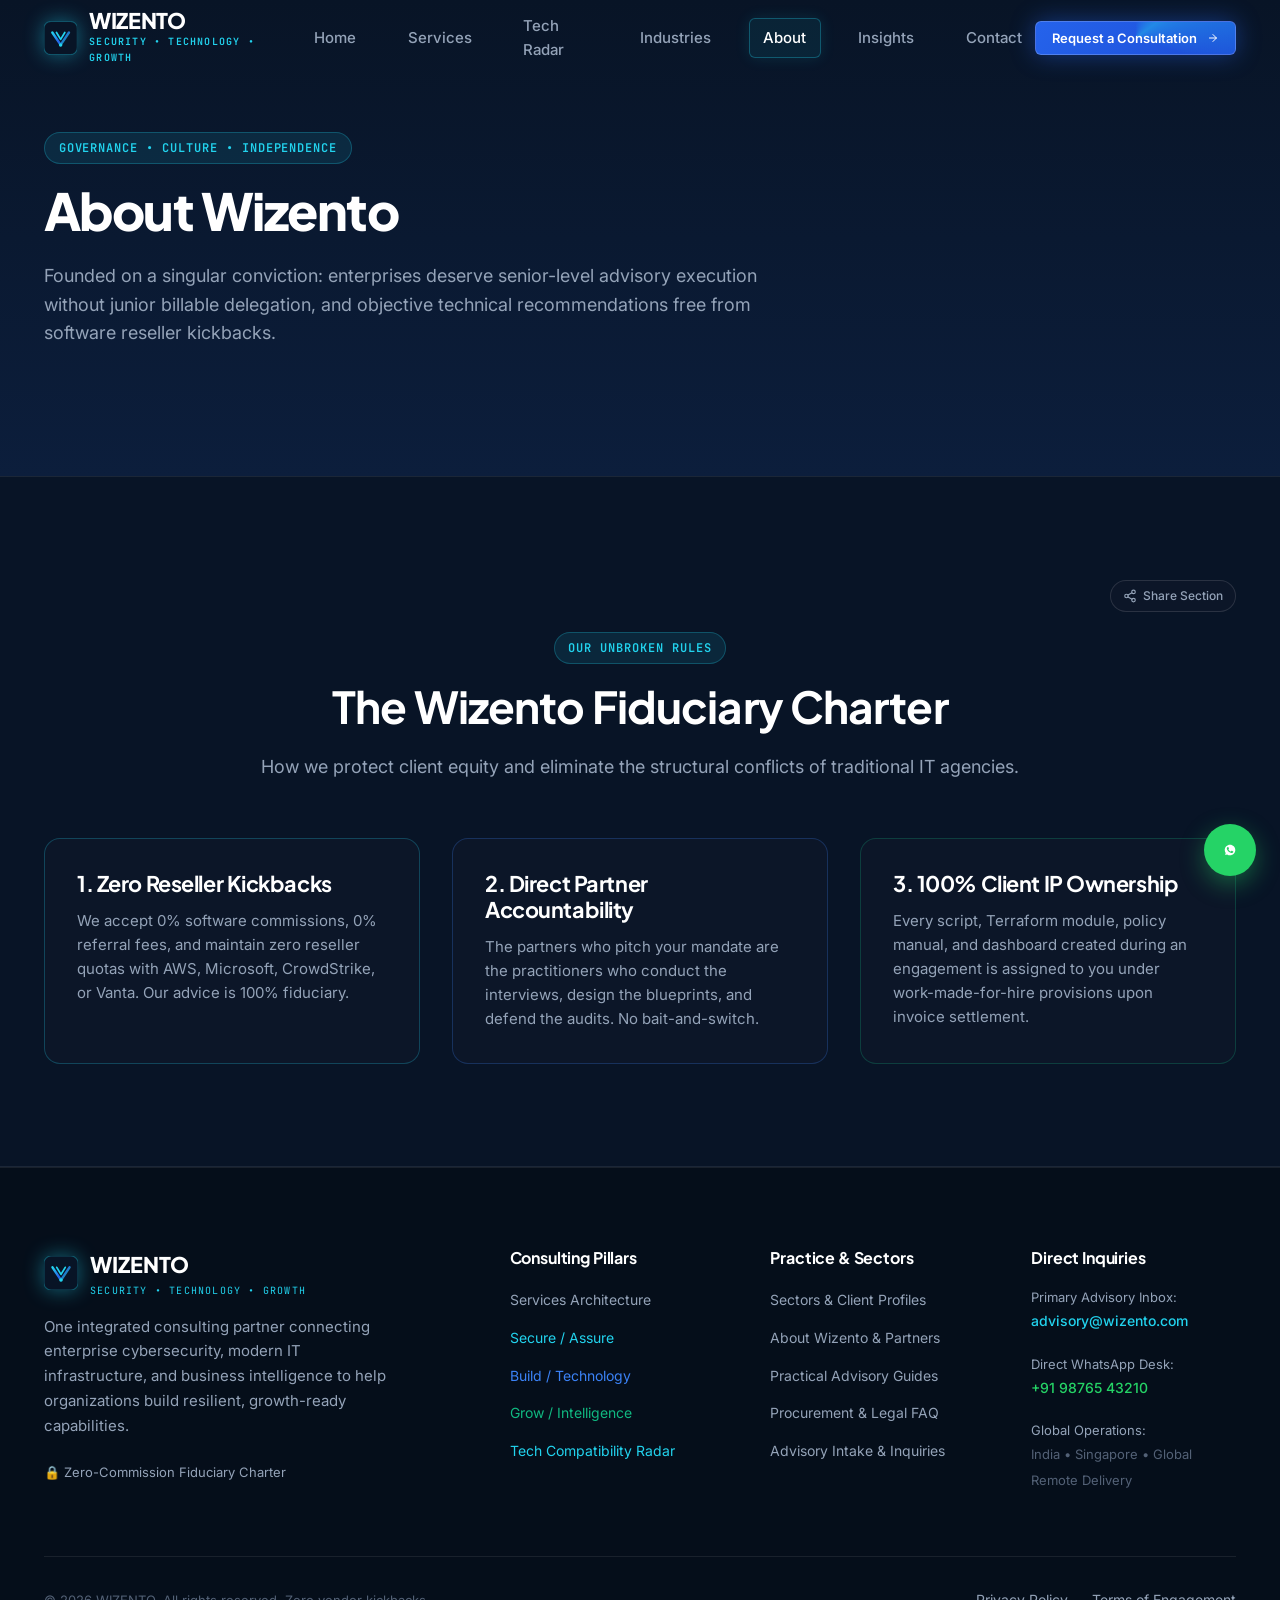
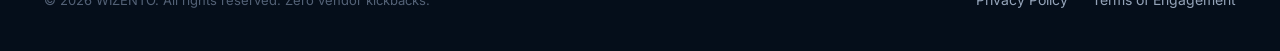
==== about.html @ 92d6036c "Initial commit: Wizento Plain HTML, CSS & Vanilla JS website" ====
<!doctype html>
<html lang="en">
  <head>
    <meta charset="UTF-8" />
    <link rel="icon" type="image/svg+xml" href="favicon.svg" />
    <meta name="viewport" content="width=device-width, initial-scale=1.0" />
    <title>About Wizento — Founding Principles & Partner Governance | WIZENTO</title>
    <meta name="description" content="Learn about Wizento’s fiduciary charter, partner execution model, and zero-kickback policy." />
    
    <!-- Open Graph -->
    <meta property="og:type" content="website" />
    <meta property="og:title" content="About Wizento — Founding Principles & Partner Governance | WIZENTO" />
    <meta property="og:description" content="Learn about Wizento’s fiduciary charter, partner execution model, and zero-kickback policy." />
    <meta property="og:url" content="https://wizentoinfosec.com/about" />
    
    <!-- Google Fonts -->
    <link rel="preconnect" href="https://fonts.googleapis.com" />
    <link rel="preconnect" href="https://fonts.gstatic.com" crossorigin />
    <link href="https://fonts.googleapis.com/css2?family=Inter:wght@300;400;500;600;700&family=JetBrains+Mono:wght@400;500;600&family=Plus+Jakarta+Sans:wght@500;600;700;800&display=swap" rel="stylesheet" />
    
    <!-- Clean Self-Contained Stylesheet -->
    <link rel="stylesheet" href="css/style.css" />
  </head>
  <body>
  
    
    <header class="site-header">
      <div class="container header-container">
        <a href="index.html" class="logo" style="display: flex; align-items: center; gap: 0.75rem; text-decoration: none;">
          <svg width="34" height="34" viewBox="0 0 48 48" fill="none" xmlns="http://www.w3.org/2000/svg" style="filter: drop-shadow(0 0 10px rgba(34, 211, 238, 0.45));">
    <rect width="48" height="48" rx="10" fill="#081426" stroke="rgba(34, 211, 238, 0.3)" stroke-width="1.5"/>
    <path d="M12 16L24 34L36 16" stroke="url(#logoGrad)" stroke-width="3.5" stroke-linecap="round" stroke-linejoin="round"/>
    <path d="M18 16L24 26L30 16" stroke="#22D3EE" stroke-width="2.5" stroke-linecap="round" stroke-linejoin="round"/>
    <circle cx="24" cy="34" r="2.5" fill="#22D3EE"/>
    <defs>
      <linearGradient id="logoGrad" x1="12" y1="16" x2="36" y2="34" gradientUnits="userSpaceOnUse">
        <stop stop-color="#22D3EE"/>
        <stop offset="0.5" stop-color="#2563EB"/>
        <stop offset="1" stop-color="#10B981"/>
      </linearGradient>
    </defs>
  </svg>
          <div>
            <div style="font-family: var(--font-display); font-size: 1.35rem; font-weight: 800; letter-spacing: -0.02em; color: var(--color-white); line-height: 1;">
              WIZENTO
            </div>
            <div style="font-family: var(--font-mono); font-size: 0.625rem; font-weight: 600; letter-spacing: 0.12em; color: var(--color-cyan); text-transform: uppercase; margin-top: 2px;">
              Security &bull; Technology &bull; Growth
            </div>
          </div>
        </a>

        <nav class="nav-desktop" aria-label="Main Navigation">
          <a href="index.html" class="nav-link ">Home</a>
          <a href="services.html" class="nav-link ">Services</a>
          <a href="technology.html" class="nav-link ">Tech Radar</a>
          <a href="industries.html" class="nav-link ">Industries</a>
          <a href="about.html" class="nav-link active">About</a>
          <a href="insights.html" class="nav-link ">Insights</a>
          <a href="contact.html" class="nav-link ">Contact</a>
        </nav>

        <div class="header-actions">
          <button type="button" onclick="openConsultationModal('integrated')" class="btn btn-primary btn-sm radiant-glow">
            <span>Request a Consultation</span>
            <svg width="16" height="16" viewBox="0 0 24 24" fill="none" stroke="currentColor" stroke-width="2" stroke-linecap="round" stroke-linejoin="round"><path d="M5 12h14"/><path d="m12 5 7 7-7 7"/></svg>
          </button>
          <button type="button" id="mobile-menu-toggle" class="btn-hamburger" aria-label="Open Navigation Menu" style="display: none; background: transparent; border: none; color: white; cursor: pointer; padding: 0.5rem;">
            <svg width="24" height="24" viewBox="0 0 24 24" fill="none" stroke="currentColor" stroke-width="2"><line x1="4" x2="20" y1="12" y2="12"/><line x1="4" x2="20" y1="6" y2="6"/><line x1="4" x2="20" y1="18" y2="18"/></svg>
          </button>
        </div>
      </div>
    </header>

    <!-- Mobile Drawer -->
    <div id="mobile-drawer" class="mobile-drawer" style="display: none;">
      <div style="display: flex; justify-content: space-between; align-items: center; margin-bottom: 2rem;">
        <span style="font-weight: 700; color: white; font-size: 1.25rem;">Navigation</span>
        <button id="mobile-drawer-close" style="background: transparent; border: none; color: white; font-size: 1.5rem; cursor: pointer;">&times;</button>
      </div>
      <div style="display: flex; flex-direction: column; gap: 1rem;">
        <a href="index.html" style="color: white; text-decoration: none; font-size: 1.15rem; font-weight: 600;">Home</a>
        <a href="services.html" style="color: white; text-decoration: none; font-size: 1.15rem; font-weight: 600;">Services Overview</a>
        <a href="secure-assure.html" style="color: var(--color-cyan); text-decoration: none; padding-left: 1rem; font-size: 0.95rem;">&bull; Secure / Assure</a>
        <a href="build-technology.html" style="color: var(--pillar-build); text-decoration: none; padding-left: 1rem; font-size: 0.95rem;">&bull; Build / Technology</a>
        <a href="grow-intelligence.html" style="color: var(--pillar-grow); text-decoration: none; padding-left: 1rem; font-size: 0.95rem;">&bull; Grow / Intelligence</a>
        <a href="technology.html" style="color: white; text-decoration: none; font-size: 1.15rem; font-weight: 600;">Technology Radar</a>
        <a href="industries.html" style="color: white; text-decoration: none; font-size: 1.15rem; font-weight: 600;">Industries</a>
        <a href="about.html" style="color: white; text-decoration: none; font-size: 1.15rem; font-weight: 600;">About Wizento</a>
        <a href="insights.html" style="color: white; text-decoration: none; font-size: 1.15rem; font-weight: 600;">Insights</a>
        <a href="contact.html" style="color: white; text-decoration: none; font-size: 1.15rem; font-weight: 600;">Contact</a>
      </div>
    </div>
  

    <main>
      <section class="section section-dark" style="padding-top: calc(var(--header-height) + 3.5rem); padding-bottom: 4.5rem; background: linear-gradient(180deg, #081426 0%, #0C1E3C 100%); border-bottom: 1px solid rgba(255, 255, 255, 0.08);">
        <div class="container">
          <div class="section-header left-aligned">
            <div class="section-eyebrow">Governance &bull; Culture &bull; Independence</div>
            <h1 style="color: white; margin-bottom: 1.25rem; font-size: clamp(2rem, 4vw, 3.25rem);">About Wizento</h1>
            <p class="section-subtitle" style="max-width: 820px;">
              Founded on a singular conviction: enterprises deserve senior-level advisory execution without junior billable delegation, and objective technical recommendations free from software reseller kickbacks.
            </p>
          </div>
        </div>
      </section>

      <section class="section section-dark" style="background: #081426; border-bottom: 1px solid rgba(255, 255, 255, 0.08);">
        <div class="container">
          
    <div style="display: flex; justify-content: flex-end; margin-bottom: 1.25rem;">
      <button type="button" class="section-share-btn" data-share-section="fiduciary-charter" data-share-title="Wizento Anti-Kickback Fiduciary Charter" title="Copy direct link to this section">
        <svg width="14" height="14" viewBox="0 0 24 24" fill="none" stroke="currentColor" stroke-width="2" stroke-linecap="round" stroke-linejoin="round"><circle cx="18" cy="5" r="3"/><circle cx="6" cy="12" r="3"/><circle cx="18" cy="19" r="3"/><line x1="8.59" x2="15.42" y1="13.51" y2="17.49"/><line x1="15.41" x2="8.59" y1="6.51" y2="10.49"/></svg>
        <span>Share Section</span>
      </button>
    </div>
  
          <div class="section-header">
            <div class="section-eyebrow">Our Unbroken Rules</div>
            <h2 class="section-title">The Wizento Fiduciary Charter</h2>
            <p class="section-subtitle">How we protect client equity and eliminate the structural conflicts of traditional IT agencies.</p>
          </div>

          <div style="display: grid; grid-template-columns: repeat(auto-fit, minmax(300px, 1fr)); gap: 2rem;">
            <div style="background: rgba(15, 23, 42, 0.7); border: 1px solid rgba(34, 211, 238, 0.25); border-radius: var(--radius-lg); padding: 2rem;">
              <h3 style="color: white; font-size: 1.35rem; margin-bottom: 0.75rem;">1. Zero Reseller Kickbacks</h3>
              <p style="color: #94A3B8; font-size: 0.9375rem; line-height: 1.6;">
                We accept 0% software commissions, 0% referral fees, and maintain zero reseller quotas with AWS, Microsoft, CrowdStrike, or Vanta. Our advice is 100% fiduciary.
              </p>
            </div>
            <div style="background: rgba(15, 23, 42, 0.7); border: 1px solid rgba(59, 130, 246, 0.25); border-radius: var(--radius-lg); padding: 2rem;">
              <h3 style="color: white; font-size: 1.35rem; margin-bottom: 0.75rem;">2. Direct Partner Accountability</h3>
              <p style="color: #94A3B8; font-size: 0.9375rem; line-height: 1.6;">
                The partners who pitch your mandate are the practitioners who conduct the interviews, design the blueprints, and defend the audits. No bait-and-switch.
              </p>
            </div>
            <div style="background: rgba(15, 23, 42, 0.7); border: 1px solid rgba(16, 185, 129, 0.25); border-radius: var(--radius-lg); padding: 2rem;">
              <h3 style="color: white; font-size: 1.35rem; margin-bottom: 0.75rem;">3. 100% Client IP Ownership</h3>
              <p style="color: #94A3B8; font-size: 0.9375rem; line-height: 1.6;">
                Every script, Terraform module, policy manual, and dashboard created during an engagement is assigned to you under work-made-for-hire provisions upon invoice settlement.
              </p>
            </div>
          </div>
        </div>
      </section>
    </main>

    
    <footer class="site-footer">
      <div class="container">
        <div class="footer-top">
          <div class="footer-brand-col">
            <div style="display: flex; align-items: center; gap: 0.75rem;">
              <svg width="34" height="34" viewBox="0 0 48 48" fill="none" xmlns="http://www.w3.org/2000/svg" style="filter: drop-shadow(0 0 10px rgba(34, 211, 238, 0.45));">
    <rect width="48" height="48" rx="10" fill="#081426" stroke="rgba(34, 211, 238, 0.3)" stroke-width="1.5"/>
    <path d="M12 16L24 34L36 16" stroke="url(#logoGrad)" stroke-width="3.5" stroke-linecap="round" stroke-linejoin="round"/>
    <path d="M18 16L24 26L30 16" stroke="#22D3EE" stroke-width="2.5" stroke-linecap="round" stroke-linejoin="round"/>
    <circle cx="24" cy="34" r="2.5" fill="#22D3EE"/>
    <defs>
      <linearGradient id="logoGrad" x1="12" y1="16" x2="36" y2="34" gradientUnits="userSpaceOnUse">
        <stop stop-color="#22D3EE"/>
        <stop offset="0.5" stop-color="#2563EB"/>
        <stop offset="1" stop-color="#10B981"/>
      </linearGradient>
    </defs>
  </svg>
              <div>
                <div style="font-family: var(--font-display); font-size: 1.35rem; font-weight: 800; color: white;">WIZENTO</div>
                <div style="font-family: var(--font-mono); font-size: 0.625rem; color: var(--color-cyan); letter-spacing: 0.12em; text-transform: uppercase;">Security &bull; Technology &bull; Growth</div>
              </div>
            </div>
            <p class="footer-desc" style="margin-top: 1rem;">
              One integrated consulting partner connecting enterprise cybersecurity, modern IT infrastructure, and business intelligence to help organizations build resilient, growth-ready capabilities.
            </p>
            <div style="display: flex; align-items: center; gap: 0.5rem; margin-top: 1rem; color: var(--color-slate-light); font-size: 0.8125rem;">
              <span>🔒 Zero-Commission Fiduciary Charter</span>
            </div>
          </div>

          <div>
            <h4 class="footer-col-title">Consulting Pillars</h4>
            <ul class="footer-links">
              <li><a href="services.html" class="footer-link">Services Architecture</a></li>
              <li><a href="secure-assure.html" class="footer-link" style="color: var(--pillar-secure);">Secure / Assure</a></li>
              <li><a href="build-technology.html" class="footer-link" style="color: var(--pillar-build);">Build / Technology</a></li>
              <li><a href="grow-intelligence.html" class="footer-link" style="color: var(--pillar-grow);">Grow / Intelligence</a></li>
              <li><a href="technology.html" class="footer-link" style="color: var(--color-cyan);">Tech Compatibility Radar</a></li>
            </ul>
          </div>

          <div>
            <h4 class="footer-col-title">Practice &amp; Sectors</h4>
            <ul class="footer-links">
              <li><a href="industries.html" class="footer-link">Sectors &amp; Client Profiles</a></li>
              <li><a href="about.html" class="footer-link">About Wizento &amp; Partners</a></li>
              <li><a href="insights.html" class="footer-link">Practical Advisory Guides</a></li>
              <li><a href="contact.html#procurement-faq" class="footer-link">Procurement &amp; Legal FAQ</a></li>
              <li><a href="contact.html" class="footer-link">Advisory Intake &amp; Inquiries</a></li>
            </ul>
          </div>

          <div>
            <h4 class="footer-col-title">Direct Inquiries</h4>
            <ul class="footer-links">
              <li>
                <span style="font-size: 0.8125rem; color: var(--color-slate-light); display: block;">Primary Advisory Inbox:</span>
                <a href="mailto:advisory@wizento.com" class="footer-link" style="color: var(--color-cyan); font-weight: 500;">
                  advisory@wizento.com
                </a>
              </li>
              <li style="margin-top: 0.5rem;">
                <span style="font-size: 0.8125rem; color: var(--color-slate-light); display: block;">Direct WhatsApp Desk:</span>
                <a href="https://wa.me/919876543210" target="_blank" class="footer-link" style="color: #25D366; font-weight: 500;">
                  +91 98765 43210
                </a>
              </li>
              <li style="margin-top: 0.5rem;">
                <span style="font-size: 0.8125rem; color: var(--color-slate-light); display: block;">Global Operations:</span>
                <span style="font-size: 0.8125rem; color: var(--color-slate);">India &bull; Singapore &bull; Global Remote Delivery</span>
              </li>
            </ul>
          </div>
        </div>

        <div class="footer-bottom">
          <div>&copy; 2026 WIZENTO. All rights reserved. Zero vendor kickbacks.</div>
          <div class="footer-legal-links">
            <a href="privacy.html" class="footer-link">Privacy Policy</a>
            <a href="terms.html" class="footer-link">Terms of Engagement</a>
          </div>
        </div>
      </div>
    </footer>

    <!-- Global Floating Action Widgets -->
    <button type="button" id="scroll-to-top" class="scroll-to-top-btn" title="Scroll to top" aria-label="Scroll to top" style="position: fixed; bottom: 84px; right: 24px; width: 44px; height: 44px; border-radius: 50%; background: #0A1B36; border: 1px solid rgba(34,211,238,0.3); color: #22D3EE; display: flex; align-items: center; justify-content: center; cursor: pointer; z-index: 99; opacity: 0; visibility: hidden; transition: all 0.25s ease;">
      <svg width="20" height="20" viewBox="0 0 24 24" fill="none" stroke="currentColor" stroke-width="2.5"><polyline points="18 15 12 9 6 15"/></svg>
    </button>

    <div style="position: fixed; bottom: 24px; right: 24px; z-index: 100;">
      <div id="whatsapp-popup" style="display: none; position: absolute; bottom: 64px; right: 0; width: 310px; background: #091527; border: 1px solid rgba(37,211,102,0.35); border-radius: 12px; padding: 1.25rem; box-shadow: 0 15px 35px rgba(0,0,0,0.6); animation: fadeIn 0.2s ease-out;">
        <div style="display: flex; justify-content: space-between; align-items: center; margin-bottom: 0.75rem;">
          <div style="display: flex; align-items: center; gap: 0.5rem;">
            <div style="width: 10px; height: 10px; border-radius: 50%; background: #25D366;"></div>
            <strong style="color: white; font-size: 0.9375rem;">Partner Advisory Desk</strong>
          </div>
          <button id="whatsapp-popup-close" style="background: none; border: none; color: #94A3B8; font-size: 1.25rem; cursor: pointer;">&times;</button>
        </div>
        <p style="color: #CBD5E1; font-size: 0.8125rem; line-height: 1.5; margin-bottom: 1rem;">
          Connect directly with a Wizento consulting partner on WhatsApp for quick scoping questions or confidential discussions.
        </p>
        <a href="https://wa.me/919876543210?text=Hello%20Wizento%20team%2C%20I%20would%20like%20to%20enquire%20about%20your%20consulting%20advisory%20services." target="_blank" class="btn btn-primary btn-sm" style="background: #25D366; border-color: #25D366; color: black; font-weight: 600; width: 100%; justify-content: center; text-decoration: none;">
          <svg width="22" height="22" viewBox="0 0 24 24" fill="currentColor"><path d="M12.031 6.172c-3.181 0-5.767 2.586-5.768 5.766-.001 1.298.38 2.27 1.019 3.287l-.582 2.128 2.182-.573c.978.58 1.911.928 3.145.929 3.178 0 5.767-2.587 5.768-5.766.001-3.187-2.575-5.77-5.764-5.771zm3.392 8.244c-.144.405-.837.774-1.17.824-.299.045-.677.063-1.092-.069-.252-.08-.575-.187-.988-.365-1.739-.751-2.874-2.502-2.961-2.617-.087-.116-.708-.94-.708-1.793s.448-1.273.607-1.446c.159-.173.346-.217.462-.217l.332.006c.106.005.249-.04.39.298.144.347.491 1.2.534 1.287.043.087.072.188.014.304-.058.116-.087.188-.173.289l-.26.304c-.087.086-.177.18-.076.354.101.174.449.741.964 1.201.662.591 1.221.774 1.394.86.173.086.274.072.376-.043.101-.116.433-.506.549-.68.116-.173.231-.145.39-.087s1.011.477 1.184.564.289.13.332.202c.043.072.043.419-.101.824z"/></svg>
          <span>Chat on WhatsApp</span>
        </a>
      </div>

      <button id="whatsapp-toggle-btn" style="width: 52px; height: 52px; border-radius: 50%; background: #25D366; border: none; color: white; display: flex; align-items: center; justify-content: center; cursor: pointer; box-shadow: 0 8px 24px rgba(37,211,102,0.4); transition: transform 0.2s ease;">
        <svg width="22" height="22" viewBox="0 0 24 24" fill="currentColor"><path d="M12.031 6.172c-3.181 0-5.767 2.586-5.768 5.766-.001 1.298.38 2.27 1.019 3.287l-.582 2.128 2.182-.573c.978.58 1.911.928 3.145.929 3.178 0 5.767-2.587 5.768-5.766.001-3.187-2.575-5.77-5.764-5.771zm3.392 8.244c-.144.405-.837.774-1.17.824-.299.045-.677.063-1.092-.069-.252-.08-.575-.187-.988-.365-1.739-.751-2.874-2.502-2.961-2.617-.087-.116-.708-.94-.708-1.793s.448-1.273.607-1.446c.159-.173.346-.217.462-.217l.332.006c.106.005.249-.04.39.298.144.347.491 1.2.534 1.287.043.087.072.188.014.304-.058.116-.087.188-.173.289l-.26.304c-.087.086-.177.18-.076.354.101.174.449.741.964 1.201.662.591 1.221.774 1.394.86.173.086.274.072.376-.043.101-.116.433-.506.549-.68.116-.173.231-.145.39-.087s1.011.477 1.184.564.289.13.332.202c.043.072.043.419-.101.824z"/></svg>
      </button>
    </div>

    <!-- Consultation Modal -->
    <div id="consultation-modal" class="modal-overlay" style="display: none; position: fixed; inset: 0; background: rgba(0,0,0,0.8); backdrop-filter: blur(8px); z-index: 10000; align-items: center; justify-content: center; padding: 1.25rem;">
      <div class="modal-card" style="background: #091527; border: 1px solid rgba(34,211,238,0.3); border-radius: 16px; max-width: 600px; width: 100%; max-height: 90vh; overflow-y: auto; padding: 2rem; box-shadow: 0 25px 50px rgba(0,0,0,0.8);">
        <div style="display: flex; justify-content: space-between; align-items: flex-start; margin-bottom: 1.5rem; border-bottom: 1px solid rgba(255,255,255,0.08); padding-bottom: 1rem;">
          <div>
            <div style="font-size: 0.75rem; color: var(--color-cyan); font-family: var(--font-mono); font-weight: 700; text-transform: uppercase;">Preliminary Discovery</div>
            <h3 style="color: white; font-size: 1.5rem; margin: 0.25rem 0 0;">Request a Partner Consultation</h3>
          </div>
          <button class="modal-close-btn" style="background: none; border: none; color: white; font-size: 1.75rem; cursor: pointer;">&times;</button>
        </div>

        <form>
          <div style="display: grid; grid-template-columns: 1fr 1fr; gap: 1rem; margin-bottom: 1rem;">
            <div>
              <label style="display: block; font-size: 0.8125rem; color: #94A3B8; margin-bottom: 0.35rem;">Full Name *</label>
              <input type="text" name="fullName" required placeholder="e.g. David Henderson" style="width: 100%; padding: 0.65rem 0.85rem; border-radius: 6px; background: rgba(15,23,42,0.8); border: 1px solid rgba(255,255,255,0.15); color: white; outline: none;" />
            </div>
            <div>
              <label style="display: block; font-size: 0.8125rem; color: #94A3B8; margin-bottom: 0.35rem;">Work Email *</label>
              <input type="email" name="workEmail" required placeholder="david@company.com" style="width: 100%; padding: 0.65rem 0.85rem; border-radius: 6px; background: rgba(15,23,42,0.8); border: 1px solid rgba(255,255,255,0.15); color: white; outline: none;" />
            </div>
          </div>

          <div style="display: grid; grid-template-columns: 1fr 1fr; gap: 1rem; margin-bottom: 1rem;">
            <div>
              <label style="display: block; font-size: 0.8125rem; color: #94A3B8; margin-bottom: 0.35rem;">Organization *</label>
              <input type="text" name="organization" required placeholder="Company / Institution" style="width: 100%; padding: 0.65rem 0.85rem; border-radius: 6px; background: rgba(15,23,42,0.8); border: 1px solid rgba(255,255,255,0.15); color: white; outline: none;" />
            </div>
            <div>
              <label style="display: block; font-size: 0.8125rem; color: #94A3B8; margin-bottom: 0.35rem;">Advisory Area *</label>
              <select name="areaOfInterest" style="width: 100%; padding: 0.65rem 0.85rem; border-radius: 6px; background: rgba(15,23,42,0.8); border: 1px solid rgba(255,255,255,0.15); color: white; outline: none;">
                <option value="integrated">Multi-Pillar Integrated Advisory</option>
                <option value="secure">Secure / Assure (ISO 27001, SOC 2, GRC)</option>
                <option value="build">Build / Technology (Cloud, Infrastructure)</option>
                <option value="grow">Grow / Intelligence (Analytics, Executive BI)</option>
              </select>
            </div>
          </div>

          <div style="margin-bottom: 1.5rem;">
            <label style="display: block; font-size: 0.8125rem; color: #94A3B8; margin-bottom: 0.35rem;">Project Context or Technical Challenge *</label>
            <textarea name="projectScope" rows="4" required placeholder="Briefly describe your upcoming compliance audit, infrastructure milestone, or business intelligence need..." style="width: 100%; padding: 0.65rem 0.85rem; border-radius: 6px; background: rgba(15,23,42,0.8); border: 1px solid rgba(255,255,255,0.15); color: white; outline: none;"></textarea>
          </div>

          <div style="display: flex; gap: 0.75rem; justify-content: flex-end;">
            <button type="button" onclick="closeConsultationModal()" class="btn btn-secondary">Cancel</button>
            <button type="submit" class="btn btn-primary radiant-glow">
              <span>Submit Consultation Request</span>
              <svg width="16" height="16" viewBox="0 0 24 24" fill="none" stroke="currentColor" stroke-width="2" stroke-linecap="round" stroke-linejoin="round"><path d="M5 12h14"/><path d="m12 5 7 7-7 7"/></svg>
            </button>
          </div>
        </form>
      </div>
    </div>
  
    <script src="js/main.js"></script>
  </body>
</html>
---- css/style.css ----
/* ==========================================================================
   WIZENTO — Enterprise Security, Technology & Growth Consulting
   Master Design System & Core Stylesheet
   ========================================================================== */

:root {
  /* Brand Palette (Exact Specifications) */
  --color-midnight: #081426;
  --color-deep-blue: #102A56;
  --color-electric: #2563EB;
  --color-electric-hover: #1D4ED8;
  --color-cyan: #22D3EE;
  --color-cyan-glow: rgba(34, 211, 238, 0.25);
  --color-white: #FFFFFF;
  --color-cool-white: #F5F7FB;
  --color-slate: #536176;
  --color-slate-light: #94A3B8;
  --color-slate-dark: #1E293B;
  --color-slate-muted: #64748B;
  
  /* Pillar Signature Accents */
  --pillar-secure: #22D3EE;
  --pillar-secure-bg: rgba(34, 211, 238, 0.08);
  --pillar-secure-border: rgba(34, 211, 238, 0.3);
  
  --pillar-build: #3B82F6;
  --pillar-build-bg: rgba(59, 130, 246, 0.08);
  --pillar-build-border: rgba(59, 130, 246, 0.3);
  
  --pillar-grow: #10B981;
  --pillar-grow-bg: rgba(16, 185, 129, 0.08);
  --pillar-grow-border: rgba(16, 185, 129, 0.3);

  /* Surface & Border Tokens */
  --bg-dark-card: #0D1D36;
  --bg-dark-card-hover: #122544;
  --border-dark: rgba(37, 99, 235, 0.2);
  --border-dark-hover: rgba(34, 211, 238, 0.4);
  --border-light: #E2E8F0;
  --card-light-bg: #FFFFFF;
  --glass-bg: rgba(13, 29, 54, 0.75);
  --glass-border: rgba(255, 255, 255, 0.1);

  /* Typography */
  --font-sans: 'Inter', -apple-system, BlinkMacSystemFont, 'Segoe UI', Roboto, sans-serif;
  --font-display: 'Plus Jakarta Sans', 'Inter', sans-serif;
  --font-mono: 'JetBrains Mono', monospace;

  /* Shadows */
  --shadow-sm: 0 1px 2px 0 rgba(0, 0, 0, 0.05);
  --shadow-md: 0 4px 6px -1px rgba(0, 0, 0, 0.1), 0 2px 4px -2px rgba(0, 0, 0, 0.1);
  --shadow-lg: 0 10px 15px -3px rgba(0, 0, 0, 0.1), 0 4px 6px -4px rgba(0, 0, 0, 0.1);
  --shadow-xl: 0 20px 25px -5px rgba(0, 0, 0, 0.1), 0 8px 10px -6px rgba(0, 0, 0, 0.1);
  --shadow-glow-cyan: 0 0 25px rgba(34, 211, 238, 0.35);
  --shadow-glow-blue: 0 0 25px rgba(37, 99, 235, 0.35);

  /* Layout & Spacing */
  --header-height: 76px;
  --container-max: 1240px;
  --radius-sm: 6px;
  --radius-md: 10px;
  --radius-lg: 16px;
  --radius-xl: 24px;
  --radius-full: 9999px;

  /* Transitions */
  --transition-fast: 150ms cubic-bezier(0.4, 0, 0.2, 1);
  --transition-normal: 250ms cubic-bezier(0.4, 0, 0.2, 1);
  --transition-slow: 400ms cubic-bezier(0.4, 0, 0.2, 1);
}

/* ==========================================================================
   CSS Reset & Base Rules
   ========================================================================== */
*, *::before, *::after {
  box-sizing: border-box;
  margin: 0;
  padding: 0;
}

html {
  font-family: var(--font-sans);
  font-size: 16px;
  line-height: 1.6;
  color: var(--color-slate-dark);
  background-color: var(--color-midnight);
  scroll-behavior: smooth;
  text-rendering: optimizeLegibility;
  -webkit-font-smoothing: antialiased;
  -moz-osx-font-smoothing: grayscale;
}

body {
  min-height: 100vh;
  display: flex;
  flex-direction: column;
  overflow-x: hidden;
  background-color: var(--color-midnight);
}

#root {
  min-height: 100vh;
  display: flex;
  flex-direction: column;
}

img, svg, picture, video {
  display: block;
  max-width: 100%;
}

input, button, textarea, select {
  font: inherit;
  color: inherit;
}

button {
  cursor: pointer;
  border: none;
  background: none;
}

a {
  color: inherit;
  text-decoration: none;
}

ul, ol {
  list-style: none;
}

/* ==========================================================================
   Typography Hierarchy
   ========================================================================== */
h1, h2, h3, h4, h5, h6 {
  font-family: var(--font-display);
  font-weight: 700;
  line-height: 1.2;
  letter-spacing: -0.02em;
  color: inherit;
}

h1 {
  font-size: clamp(2.25rem, 5vw, 3.75rem);
  font-weight: 800;
  letter-spacing: -0.03em;
}

h2 {
  font-size: clamp(1.75rem, 3.5vw, 2.75rem);
}

h3 {
  font-size: clamp(1.25rem, 2vw, 1.75rem);
}

h4 {
  font-size: 1.25rem;
}

p {
  line-height: 1.65;
}

.mono-tag {
  font-family: var(--font-mono);
  font-size: 0.75rem;
  letter-spacing: 0.08em;
  text-transform: uppercase;
  font-weight: 600;
}

/* ==========================================================================
   Container & Layout Utilities
   ========================================================================== */
.container {
  width: 100%;
  max-width: var(--container-max);
  margin-left: auto;
  margin-right: auto;
  padding-left: 1.5rem;
  padding-right: 1.5rem;
}

.section {
  padding-top: clamp(4rem, 8vw, 7rem);
  padding-bottom: clamp(4rem, 8vw, 7rem);
  position: relative;
}

.section-dark {
  background-color: var(--color-midnight);
  color: var(--color-white);
}

.section-deep {
  background-color: var(--color-deep-blue);
  color: var(--color-white);
}

.section-light {
  background-color: var(--color-cool-white);
  color: var(--color-slate-dark);
}

.section-white {
  background-color: var(--color-white);
  color: var(--color-slate-dark);
}

.section-header {
  text-align: center;
  max-width: 760px;
  margin: 0 auto 3.5rem auto;
}

.section-header.left-aligned {
  text-align: left;
  margin-left: 0;
}

.section-eyebrow {
  display: inline-flex;
  align-items: center;
  gap: 0.5rem;
  padding: 0.35rem 0.85rem;
  border-radius: var(--radius-full);
  font-family: var(--font-mono);
  font-size: 0.75rem;
  font-weight: 600;
  letter-spacing: 0.08em;
  text-transform: uppercase;
  margin-bottom: 1rem;
  background: rgba(34, 211, 238, 0.1);
  color: var(--color-cyan);
  border: 1px solid rgba(34, 211, 238, 0.25);
}

.section-eyebrow.light {
  background: rgba(37, 99, 235, 0.08);
  color: var(--color-electric);
  border-color: rgba(37, 99, 235, 0.2);
}

.section-title {
  margin-bottom: 1.25rem;
}

.section-subtitle {
  font-size: 1.125rem;
  color: var(--color-slate);
  line-height: 1.6;
}

.section-dark .section-subtitle {
  color: var(--color-slate-light);
}

/* ==========================================================================
   Buttons & Interactive Elements
   ========================================================================== */
.btn {
  display: inline-flex;
  align-items: center;
  justify-content: center;
  gap: 0.625rem;
  padding: 0.75rem 1.625rem;
  font-family: var(--font-sans);
  font-size: 0.9375rem;
  font-weight: 600;
  line-height: 1;
  border-radius: var(--radius-md);
  transition: all var(--transition-normal);
  text-align: center;
  white-space: nowrap;
}

.btn:focus-visible {
  outline: 2px solid var(--color-cyan);
  outline-offset: 3px;
}

.btn-primary {
  background: linear-gradient(135deg, #2563EB 0%, #1D4ED8 100%);
  color: var(--color-white);
  border: 1px solid rgba(255, 255, 255, 0.2);
  box-shadow: 0 4px 14px 0 rgba(37, 99, 235, 0.4);
}

.btn-primary:hover {
  background: linear-gradient(135deg, #3B82F6 0%, #2563EB 100%);
  box-shadow: 0 6px 20px 0 rgba(37, 99, 235, 0.6);
  transform: translateY(-1px);
}

.btn-primary:active {
  transform: translateY(0);
}

.btn-secondary {
  background: rgba(255, 255, 255, 0.06);
  color: var(--color-white);
  border: 1px solid rgba(255, 255, 255, 0.2);
  backdrop-filter: blur(8px);
}

.btn-secondary:hover {
  background: rgba(255, 255, 255, 0.12);
  border-color: var(--color-cyan);
  color: var(--color-cyan);
  transform: translateY(-1px);
}

.btn-light-secondary {
  background: var(--color-white);
  color: var(--color-slate-dark);
  border: 1px solid var(--border-light);
  box-shadow: var(--shadow-sm);
}

.btn-light-secondary:hover {
  border-color: var(--color-electric);
  color: var(--color-electric);
  box-shadow: var(--shadow-md);
  transform: translateY(-1px);
}

.btn-outline-cyan {
  background: transparent;
  color: var(--color-cyan);
  border: 1px solid rgba(34, 211, 238, 0.4);
}

.btn-outline-cyan:hover {
  background: rgba(34, 211, 238, 0.1);
  border-color: var(--color-cyan);
  box-shadow: var(--shadow-glow-cyan);
  transform: translateY(-1px);
}

.btn-sm {
  padding: 0.5rem 1rem;
  font-size: 0.8125rem;
  border-radius: var(--radius-sm);
}

.btn-lg {
  padding: 0.9375rem 2rem;
  font-size: 1.0625rem;
}

/* ==========================================================================
   Header & Navigation
   ========================================================================== */
.site-header {
  position: fixed;
  top: 0;
  left: 0;
  right: 0;
  height: var(--header-height);
  z-index: 1000;
  transition: all var(--transition-normal);
  display: flex;
  align-items: center;
}

.site-header.scrolled {
  background: rgba(8, 20, 38, 0.92);
  backdrop-filter: blur(14px);
  -webkit-backdrop-filter: blur(14px);
  border-bottom: 1px solid rgba(37, 99, 235, 0.2);
  box-shadow: 0 10px 30px rgba(0, 0, 0, 0.35);
}

.header-container {
  display: flex;
  align-items: center;
  justify-content: space-between;
  width: 100%;
}

.logo-link {
  display: flex;
  align-items: center;
  gap: 0.75rem;
  text-decoration: none;
}

.logo-mark {
  width: 36px;
  height: 36px;
  display: flex;
  align-items: center;
  justify-content: center;
  border-radius: 8px;
  background: linear-gradient(135deg, var(--color-midnight), var(--color-deep-blue));
  border: 1px solid rgba(34, 211, 238, 0.4);
  box-shadow: 0 0 15px rgba(34, 211, 238, 0.2);
}

.logo-text-wrap {
  display: flex;
  flex-direction: column;
}

.logo-brand {
  font-family: var(--font-display);
  font-weight: 800;
  font-size: 1.35rem;
  letter-spacing: 0.05em;
  color: var(--color-white);
  line-height: 1;
}

.logo-tagline {
  font-family: var(--font-mono);
  font-size: 0.5625rem;
  letter-spacing: 0.1em;
  color: var(--color-cyan);
  text-transform: uppercase;
  margin-top: 2px;
}

.nav-desktop {
  display: flex;
  align-items: center;
  gap: 1.5rem;
}

.nav-link {
  font-size: 0.9375rem;
  font-weight: 500;
  color: var(--color-slate-light);
  transition: all var(--transition-fast);
  position: relative;
  padding: 0.45rem 0.85rem;
  border-radius: var(--radius-sm);
  outline: none;
}

.nav-link:hover {
  color: var(--color-white);
  background: rgba(255, 255, 255, 0.06);
}

.nav-link.active {
  color: var(--color-white);
  background: rgba(34, 211, 238, 0.08);
  border: 1px solid rgba(34, 211, 238, 0.3);
  box-shadow: 0 0 15px rgba(34, 211, 238, 0.12);
}

.nav-link:focus-visible {
  outline: none;
  box-shadow: 0 0 0 2px var(--color-cyan);
}

.header-actions {
  display: flex;
  align-items: center;
  gap: 1rem;
}

.mobile-menu-btn {
  display: none;
  color: var(--color-white);
  padding: 0.5rem;
  border-radius: var(--radius-sm);
}

/* ==========================================================================
   Dynamic Hero Canvas & Visual Mesh
   ========================================================================== */
.hero-wrapper {
  position: relative;
  min-height: 100vh;
  display: flex;
  align-items: center;
  padding-top: calc(var(--header-height) + 2.5rem);
  padding-bottom: 5rem;
  background-color: var(--color-midnight);
  overflow: hidden;
}

.hero-canvas {
  position: absolute;
  top: 0;
  left: 0;
  width: 100%;
  height: 100%;
  pointer-events: none;
  z-index: 1;
  opacity: 0.75;
}

.hero-grid-overlay {
  position: absolute;
  top: 0;
  left: 0;
  right: 0;
  bottom: 0;
  background-image: 
    linear-gradient(to right, rgba(34, 211, 238, 0.04) 1px, transparent 1px),
    linear-gradient(to bottom, rgba(34, 211, 238, 0.04) 1px, transparent 1px);
  background-size: 54px 54px;
  z-index: 1;
  pointer-events: none;
  mask-image: radial-gradient(circle at 50% 45%, black 45%, transparent 85%);
  -webkit-mask-image: radial-gradient(circle at 50% 45%, black 45%, transparent 85%);
}

.hero-radial-glow {
  position: absolute;
  top: 35%;
  left: 50%;
  transform: translate(-50%, -50%);
  width: 950px;
  height: 950px;
  background: radial-gradient(circle, rgba(37, 99, 235, 0.22) 0%, rgba(34, 211, 238, 0.12) 35%, transparent 70%);
  pointer-events: none;
  z-index: 1;
  filter: blur(85px);
  transition: background 600ms ease, opacity 600ms ease;
}

.hero-radial-glow.secure {
  background: radial-gradient(circle, rgba(34, 211, 238, 0.25) 0%, rgba(37, 99, 235, 0.15) 40%, transparent 70%);
}

.hero-radial-glow.build {
  background: radial-gradient(circle, rgba(59, 130, 246, 0.28) 0%, rgba(14, 165, 233, 0.15) 40%, transparent 70%);
}

.hero-radial-glow.grow {
  background: radial-gradient(circle, rgba(16, 185, 129, 0.25) 0%, rgba(6, 182, 212, 0.14) 40%, transparent 70%);
}

.hero-grid-layout {
  position: relative;
  z-index: 2;
  display: grid;
  grid-template-columns: 1.15fr 0.85fr;
  align-items: center;
  gap: 3.5rem;
  width: 100%;
}

.hero-content {
  position: relative;
  max-width: 680px;
}

/* Dynamic Live HUD Ticker Pill */
.hero-hud-pill {
  display: inline-flex;
  align-items: center;
  gap: 0.75rem;
  padding: 0.45rem 1.15rem;
  border-radius: var(--radius-full);
  background: rgba(13, 29, 54, 0.85);
  border: 1px solid rgba(34, 211, 238, 0.35);
  margin-bottom: 1.75rem;
  backdrop-filter: blur(12px);
  box-shadow: 0 0 20px rgba(34, 211, 238, 0.15);
}

.hero-hud-beacon {
  width: 8px;
  height: 8px;
  border-radius: 50%;
  background-color: var(--color-cyan);
  box-shadow: 0 0 10px var(--color-cyan);
  animation: pulse-dot 1.8s infinite ease-in-out;
}

.hero-hud-text {
  font-family: var(--font-mono);
  font-size: 0.75rem;
  letter-spacing: 0.08em;
  color: var(--color-cyan);
  text-transform: uppercase;
}

/* Dynamic Animated Headline */
.hero-headline-wrap {
  margin-bottom: 1.5rem;
}

.hero-title {
  color: var(--color-white);
  line-height: 1.12;
  font-size: clamp(2.35rem, 4.8vw, 3.85rem);
  letter-spacing: -0.03em;
  font-weight: 800;
}

.hero-title-line {
  display: inline-block;
  background: linear-gradient(110deg, #FFFFFF 0%, #FFFFFF 35%, #22D3EE 50%, #FFFFFF 65%, #FFFFFF 100%);
  background-size: 250% 100%;
  -webkit-background-clip: text;
  -webkit-text-fill-color: transparent;
  animation: text-shimmer 7s ease-in-out infinite;
}

@keyframes text-shimmer {
  0% { background-position: 180% 0; }
  100% { background-position: -180% 0; }
}

.hero-title-line.line-3 {
  background: linear-gradient(135deg, #FFFFFF 20%, #CBD5E1 100%);
  -webkit-background-clip: text;
  -webkit-text-fill-color: transparent;
  animation: none;
}

.hero-dynamic-word {
  display: inline-block;
  font-weight: 800;
  -webkit-background-clip: unset;
  -webkit-text-fill-color: initial;
  transition: all 300ms cubic-bezier(0.16, 1, 0.3, 1);
}

.hero-dynamic-word.enter {
  animation: word-fade-in 350ms cubic-bezier(0.16, 1, 0.3, 1) forwards;
}

.hero-dynamic-word.exit {
  animation: word-fade-out 350ms cubic-bezier(0.16, 1, 0.3, 1) forwards;
}

@keyframes word-fade-in {
  0% {
    opacity: 0;
    transform: translateY(16px) scale(0.96);
    filter: blur(4px);
  }
  100% {
    opacity: 1;
    transform: translateY(0) scale(1);
    filter: blur(0);
  }
}

@keyframes word-fade-out {
  0% {
    opacity: 1;
    transform: translateY(0) scale(1);
    filter: blur(0);
  }
  100% {
    opacity: 0;
    transform: translateY(-16px) scale(0.96);
    filter: blur(4px);
  }
}

.hero-blinking-cursor {
  display: inline-block;
  width: 3px;
  height: 0.9em;
  background-color: var(--color-cyan);
  margin-left: 6px;
  vertical-align: baseline;
  box-shadow: 0 0 10px var(--color-cyan);
  animation: blink-cursor 1s infinite;
}

@keyframes blink-cursor {
  0%, 100% { opacity: 1; }
  50% { opacity: 0; }
}

.hero-lead {
  font-size: clamp(1.05rem, 1.8vw, 1.25rem);
  color: #B4C2D6;
  line-height: 1.65;
  margin-bottom: 2.25rem;
  max-width: 620px;
}

.hero-lead-highlight {
  color: var(--color-white);
  font-weight: 600;
}

.hero-actions {
  display: flex;
  flex-wrap: wrap;
  align-items: center;
  gap: 1.25rem;
  margin-bottom: 2.5rem;
}

/* Radiating Primary Button Glow */
.btn-primary.radiant-glow {
  position: relative;
  overflow: hidden;
  box-shadow: 0 0 25px rgba(37, 99, 235, 0.45);
}

.btn-primary.radiant-glow::before {
  content: '';
  position: absolute;
  top: -50%;
  left: -50%;
  width: 200%;
  height: 200%;
  background: conic-gradient(transparent, rgba(34, 211, 238, 0.4), transparent 30%);
  animation: rotate-glow 4s linear infinite;
  z-index: 0;
  pointer-events: none;
}

@keyframes rotate-glow {
  100% { transform: rotate(1turn); }
}

.btn-primary.radiant-glow > * {
  position: relative;
  z-index: 1;
}

/* Micro Trust Metrics Bar under Hero CTAs */
.hero-trust-metrics {
  display: grid;
  grid-template-columns: repeat(3, 1fr);
  gap: 1.25rem;
  padding-top: 1.75rem;
  border-top: 1px solid rgba(255, 255, 255, 0.1);
  max-width: 600px;
}

.hero-trust-metric {
  display: flex;
  flex-direction: column;
}

.hero-trust-number {
  font-family: var(--font-mono);
  font-size: 1.25rem;
  font-weight: 700;
  color: var(--color-white);
  line-height: 1.2;
}

.hero-trust-label {
  font-size: 0.75rem;
  color: var(--color-slate-light);
  margin-top: 0.25rem;
}

/* ==========================================================================
   Hero Nexus Console (Interactive Right Cockpit)
   ========================================================================== */
.hero-nexus-wrapper {
  position: relative;
  width: 100%;
  max-width: 520px;
  margin: 0 auto;
}

.nexus-ambient-glow {
  position: absolute;
  inset: -15px;
  border-radius: var(--radius-xl);
  filter: blur(40px);
  opacity: 0.35;
  transition: background 500ms ease;
  z-index: 0;
  pointer-events: none;
}

.nexus-ambient-glow.secure { background: var(--pillar-secure); }
.nexus-ambient-glow.build { background: var(--pillar-build); }
.nexus-ambient-glow.grow { background: var(--pillar-grow); }

/* 3D Floating Satellite Telemetry Chips */
.nexus-satellite-chip {
  position: absolute;
  z-index: 10;
  display: flex;
  align-items: center;
  gap: 0.65rem;
  padding: 0.55rem 0.85rem;
  border-radius: var(--radius-md);
  background: rgba(11, 25, 46, 0.9);
  border: 1px solid rgba(34, 211, 238, 0.3);
  backdrop-filter: blur(14px);
  -webkit-backdrop-filter: blur(14px);
  box-shadow: 0 12px 30px rgba(0, 0, 0, 0.45), 0 0 15px rgba(34, 211, 238, 0.15);
  pointer-events: none;
  transition: transform var(--transition-normal);
}

.nexus-satellite-chip.top-right {
  top: -24px;
  right: -24px;
  animation: float-sat-1 6s ease-in-out infinite;
}

.nexus-satellite-chip.bottom-left {
  bottom: -22px;
  left: -24px;
  animation: float-sat-2 7s ease-in-out infinite 0.5s;
}

.nexus-satellite-chip.mid-right {
  top: 48%;
  right: -34px;
  animation: float-sat-3 6.5s ease-in-out infinite 1s;
}

@keyframes float-sat-1 {
  0%, 100% { transform: translateY(0) rotate(0deg); }
  50% { transform: translateY(-8px) rotate(1deg); }
}

@keyframes float-sat-2 {
  0%, 100% { transform: translateY(0) rotate(0deg); }
  50% { transform: translateY(8px) rotate(-1deg); }
}

@keyframes float-sat-3 {
  0%, 100% { transform: translateY(0) rotate(0deg); }
  50% { transform: translateY(-7px) rotate(-0.5deg); }
}

.satellite-icon-box {
  width: 28px;
  height: 28px;
  border-radius: var(--radius-sm);
  display: flex;
  align-items: center;
  justify-content: center;
  flex-shrink: 0;
}

.satellite-icon-box.secure {
  background: rgba(34, 211, 238, 0.12);
  color: var(--pillar-secure);
  border: 1px solid rgba(34, 211, 238, 0.3);
}

.satellite-icon-box.build {
  background: rgba(59, 130, 246, 0.12);
  color: var(--pillar-build);
  border: 1px solid rgba(59, 130, 246, 0.3);
}

.satellite-icon-box.grow {
  background: rgba(16, 185, 129, 0.12);
  color: var(--pillar-grow);
  border: 1px solid rgba(16, 185, 129, 0.3);
}

.satellite-text-wrap {
  display: flex;
  flex-direction: column;
}

.satellite-title {
  font-family: var(--font-display);
  font-size: 0.75rem;
  font-weight: 700;
  color: var(--color-white);
  line-height: 1.2;
}

.satellite-sub {
  font-family: var(--font-mono);
  font-size: 0.65rem;
  color: #94A3B8;
  line-height: 1.3;
}

.satellite-pulse-dot {
  width: 6px;
  height: 6px;
  border-radius: 50%;
  background: var(--pillar-secure);
  box-shadow: 0 0 8px var(--pillar-secure);
  animation: pulse-dot 1.8s infinite;
}

.satellite-pulse-dot.build {
  background: var(--pillar-build);
  box-shadow: 0 0 8px var(--pillar-build);
}

.satellite-pulse-dot.grow {
  background: var(--pillar-grow);
  box-shadow: 0 0 8px var(--pillar-grow);
}

.nexus-cockpit-card {
  position: relative;
  z-index: 1;
  background: rgba(11, 25, 46, 0.85);
  border: 1px solid rgba(34, 211, 238, 0.25);
  border-radius: var(--radius-xl);
  box-shadow: 0 25px 60px rgba(0, 0, 0, 0.5), inset 0 1px 0 rgba(255, 255, 255, 0.1);
  backdrop-filter: blur(20px);
  -webkit-backdrop-filter: blur(20px);
  padding: 1.75rem;
  overflow: hidden;
}

.nexus-hud-header {
  display: flex;
  align-items: center;
  justify-content: space-between;
  border-bottom: 1px solid rgba(255, 255, 255, 0.08);
  padding-bottom: 1rem;
  margin-bottom: 1.25rem;
}

.nexus-hud-live-tag {
  display: flex;
  align-items: center;
  gap: 0.5rem;
  color: var(--color-cyan);
}

.nexus-live-dot {
  width: 6px;
  height: 6px;
  border-radius: 50%;
  background-color: var(--color-cyan);
  box-shadow: 0 0 8px var(--color-cyan);
  animation: pulse-dot 1.5s infinite;
}

.nexus-hud-code {
  color: var(--color-slate-muted);
  font-size: 0.6875rem;
}

.nexus-hud-clock {
  display: inline-flex;
  align-items: center;
  font-size: 0.6875rem;
  letter-spacing: 0.05em;
  color: #94A3B8;
  background: rgba(255, 255, 255, 0.04);
  padding: 0.2rem 0.5rem;
  border-radius: var(--radius-sm);
  border: 1px solid rgba(255, 255, 255, 0.08);
}

.nexus-sector-strip {
  display: flex;
  align-items: center;
  justify-content: space-between;
  gap: 0.75rem;
  background: rgba(8, 20, 38, 0.6);
  padding: 0.35rem 0.65rem;
  border-radius: var(--radius-md);
  border: 1px solid rgba(255, 255, 255, 0.06);
  margin-bottom: 1rem;
}

.nexus-sector-label {
  display: flex;
  align-items: center;
  gap: 0.35rem;
  font-size: 0.6875rem;
  color: var(--color-slate-light);
  font-family: var(--font-mono);
  text-transform: uppercase;
  letter-spacing: 0.05em;
  white-space: nowrap;
}

.nexus-sector-buttons {
  display: flex;
  align-items: center;
  gap: 0.35rem;
}

.nexus-sector-btn {
  font-family: var(--font-sans);
  font-size: 0.75rem;
  font-weight: 500;
  color: var(--color-slate-light);
  background: transparent;
  padding: 0.25rem 0.65rem;
  border-radius: var(--radius-sm);
  border: 1px solid transparent;
  transition: all var(--transition-fast);
  cursor: pointer;
}

.nexus-sector-btn:hover {
  color: var(--color-white);
  background: rgba(255, 255, 255, 0.05);
}

.nexus-sector-btn.active {
  color: var(--color-white);
  background: rgba(37, 99, 235, 0.25);
  border-color: rgba(34, 211, 238, 0.4);
  box-shadow: 0 0 10px rgba(34, 211, 238, 0.2);
}

.nexus-pillar-selector {
  display: grid;
  grid-template-columns: repeat(3, 1fr);
  gap: 0.5rem;
  background: rgba(8, 20, 38, 0.7);
  padding: 0.35rem;
  border-radius: var(--radius-md);
  border: 1px solid rgba(255, 255, 255, 0.06);
  margin-bottom: 1.5rem;
}

.nexus-pill-btn {
  display: flex;
  align-items: center;
  justify-content: center;
  gap: 0.4rem;
  padding: 0.6rem 0.5rem;
  border-radius: var(--radius-sm);
  font-family: var(--font-mono);
  font-size: 0.6875rem;
  font-weight: 600;
  color: var(--color-slate-light);
  background: transparent;
  transition: all var(--transition-fast);
}

.nexus-pill-btn:hover {
  color: var(--color-white);
  background: rgba(255, 255, 255, 0.04);
}

.nexus-pill-btn.active.secure {
  background: rgba(34, 211, 238, 0.15);
  color: var(--pillar-secure);
  border: 1px solid rgba(34, 211, 238, 0.3);
  box-shadow: 0 0 12px rgba(34, 211, 238, 0.2);
}

.nexus-pill-btn.active.build {
  background: rgba(59, 130, 246, 0.15);
  color: var(--pillar-build);
  border: 1px solid rgba(59, 130, 246, 0.3);
  box-shadow: 0 0 12px rgba(59, 130, 246, 0.2);
}

.nexus-pill-btn.active.grow {
  background: rgba(16, 185, 129, 0.15);
  color: var(--pillar-grow);
  border: 1px solid rgba(16, 185, 129, 0.3);
  box-shadow: 0 0 12px rgba(16, 185, 129, 0.2);
}

.nexus-body-content {
  min-height: 250px;
}

.nexus-panel {
  display: flex;
  flex-direction: column;
  animation: panel-fade 300ms cubic-bezier(0.16, 1, 0.3, 1) forwards;
}

@keyframes panel-fade {
  from { opacity: 0; transform: translateY(8px); }
  to { opacity: 1; transform: translateY(0); }
}

.nexus-metric-row {
  display: flex;
  align-items: flex-start;
  justify-content: space-between;
  margin-bottom: 1.25rem;
}

.nexus-module-title {
  color: var(--color-white);
  font-size: 1.2rem;
  margin: 0;
}

.nexus-status-badge {
  display: flex;
  align-items: center;
  gap: 0.4rem;
  font-family: var(--font-mono);
  font-size: 0.75rem;
  font-weight: 600;
  padding: 0.3rem 0.65rem;
  border-radius: var(--radius-sm);
}

.nexus-status-badge.secure { background: rgba(34, 211, 238, 0.1); color: var(--pillar-secure); border: 1px solid rgba(34, 211, 238, 0.25); }
.nexus-status-badge.build { background: rgba(59, 130, 246, 0.1); color: var(--pillar-build); border: 1px solid rgba(59, 130, 246, 0.25); }
.nexus-status-badge.grow { background: rgba(16, 185, 129, 0.1); color: var(--pillar-grow); border: 1px solid rgba(16, 185, 129, 0.25); }

.pulse-icon {
  animation: pulse-dot 1.5s infinite;
}

.nexus-visual-container {
  display: grid;
  grid-template-columns: 1fr 1.3fr;
  gap: 1.25rem;
  align-items: center;
  background: rgba(7, 16, 30, 0.6);
  border: 1px solid rgba(255, 255, 255, 0.06);
  border-radius: var(--radius-md);
  padding: 1.25rem;
  margin-bottom: 1.25rem;
}

/* Radar Animation */
.nexus-radar-box {
  position: relative;
  width: 100px;
  height: 100px;
  border-radius: 50%;
  border: 1px solid rgba(34, 211, 238, 0.3);
  background: radial-gradient(circle, rgba(34, 211, 238, 0.05) 0%, transparent 70%);
  margin: 0 auto;
  overflow: hidden;
}

.radar-sweep {
  position: absolute;
  top: 0;
  left: 0;
  width: 100%;
  height: 100%;
  border-radius: 50%;
  background: conic-gradient(from 0deg, transparent 0deg, rgba(34, 211, 238, 0.4) 360deg);
  animation: rotate-radar 3s linear infinite;
}

@keyframes rotate-radar {
  100% { transform: rotate(360deg); }
}

.radar-crosshair {
  position: absolute;
  top: 50%;
  left: 0;
  right: 0;
  height: 1px;
  background: rgba(34, 211, 238, 0.2);
}

.radar-crosshair::after {
  content: '';
  position: absolute;
  top: -50px;
  bottom: -50px;
  left: 50%;
  width: 1px;
  background: rgba(34, 211, 238, 0.2);
}

.radar-center-icon {
  position: absolute;
  top: 50%;
  left: 50%;
  transform: translate(-50%, -50%);
  z-index: 2;
  filter: drop-shadow(0 0 6px var(--pillar-secure));
}

.radar-blip {
  position: absolute;
  width: 4px;
  height: 4px;
  border-radius: 50%;
  background: var(--pillar-secure);
  box-shadow: 0 0 6px var(--pillar-secure);
  animation: blip-pulse 2s infinite ease-out;
}

.blip-1 { top: 25%; left: 30%; animation-delay: 0.2s; }
.blip-2 { top: 65%; left: 70%; animation-delay: 0.8s; }
.blip-3 { top: 75%; left: 35%; animation-delay: 1.4s; }

@keyframes blip-pulse {
  0% { transform: scale(1); opacity: 0.2; }
  50% { transform: scale(1.6); opacity: 1; }
  100% { transform: scale(1); opacity: 0.2; }
}

/* Cloud Nodes Topology */
.nexus-nodes-topology {
  display: flex;
  align-items: center;
  justify-content: center;
  gap: 0.5rem;
  padding: 0.75rem 0;
}

.cloud-node {
  padding: 0.45rem 0.65rem;
  border-radius: var(--radius-sm);
  font-family: var(--font-mono);
  font-size: 0.6875rem;
  font-weight: 700;
}

.cloud-node.aws { background: rgba(245, 158, 11, 0.12); color: #FBBF24; border: 1px solid rgba(245, 158, 11, 0.3); }
.cloud-node.azure { background: rgba(59, 130, 246, 0.12); color: #60A5FA; border: 1px solid rgba(59, 130, 246, 0.3); }
.cloud-node.core {
  width: 42px;
  height: 42px;
  display: flex;
  align-items: center;
  justify-content: center;
  border-radius: 50%;
  background: rgba(59, 130, 246, 0.2);
  border: 1px solid var(--pillar-build);
  box-shadow: 0 0 15px rgba(59, 130, 246, 0.4);
}

.cloud-link {
  flex: 1;
  height: 2px;
  background: linear-gradient(90deg, rgba(59, 130, 246, 0.3), var(--pillar-build), rgba(59, 130, 246, 0.3));
  position: relative;
}

.cloud-link::after {
  content: '';
  position: absolute;
  top: -2px;
  left: 0;
  width: 6px;
  height: 6px;
  border-radius: 50%;
  background: #FFFFFF;
  box-shadow: 0 0 6px var(--pillar-build);
  animation: link-packet 1.8s infinite linear;
}

@keyframes link-packet {
  0% { left: 0%; }
  100% { left: 100%; }
}

/* Sparkline Waveform */
.nexus-sparkline-box {
  width: 100%;
  height: 90px;
  display: flex;
  align-items: center;
  justify-content: center;
}

.sparkline-svg {
  width: 100%;
  height: 100%;
  filter: drop-shadow(0 0 8px rgba(16, 185, 129, 0.3));
}

.sparkline-pulse-dot {
  animation: pulse-dot 1.2s infinite;
}

/* Telemetry lists */
.nexus-telemetry-list {
  display: flex;
  flex-direction: column;
  gap: 0.5rem;
}

.nexus-telemetry-item {
  display: flex;
  align-items: center;
  gap: 0.5rem;
  font-size: 0.78125rem;
  color: #D1D5DB;
}

.nexus-action-row {
  display: flex;
  align-items: center;
  justify-content: space-between;
  margin-top: auto;
}

.nexus-consult-btn {
  display: inline-flex;
  align-items: center;
  gap: 0.35rem;
  padding: 0.4rem 0.85rem;
  border-radius: var(--radius-sm);
  font-size: 0.75rem;
  font-weight: 600;
  transition: all var(--transition-fast);
}

.nexus-consult-btn.secure { background: var(--pillar-secure-bg); color: var(--pillar-secure); border: 1px solid var(--pillar-secure-border); }
.nexus-consult-btn.secure:hover { background: var(--pillar-secure); color: var(--color-midnight); }

.nexus-consult-btn.build { background: var(--pillar-build-bg); color: var(--pillar-build); border: 1px solid var(--pillar-build-border); }
.nexus-consult-btn.build:hover { background: var(--pillar-build); color: var(--color-white); }

.nexus-consult-btn.grow { background: var(--pillar-grow-bg); color: var(--pillar-grow); border: 1px solid var(--pillar-grow-border); }
.nexus-consult-btn.grow:hover { background: var(--pillar-grow); color: var(--color-midnight); }

.nexus-hud-footer {
  display: flex;
  align-items: center;
  justify-content: space-between;
  padding-top: 1rem;
  border-top: 1px solid rgba(255, 255, 255, 0.08);
  margin-top: 1.25rem;
}

.nexus-synergy-link {
  font-family: var(--font-mono);
  font-size: 0.75rem;
  color: var(--color-cyan);
  background: none;
  border: none;
  cursor: pointer;
  padding: 0;
  transition: color var(--transition-fast);
}

.nexus-synergy-link:hover {
  text-decoration: underline;
  color: var(--color-white);
}

/* Animated Explore Architecture Scroll Indicator */
.hero-scroll-wrap {
  position: relative;
  z-index: 2;
  display: flex;
  justify-content: center;
  margin-top: 3.5rem;
}

.hero-scroll-indicator {
  display: inline-flex;
  flex-direction: column;
  align-items: center;
  gap: 0.45rem;
  text-decoration: none;
  color: var(--color-slate-light);
  transition: color var(--transition-fast), transform var(--transition-fast);
}

.hero-scroll-indicator:hover {
  color: var(--color-cyan);
  transform: translateY(2px);
}

.hero-scroll-mouse {
  width: 22px;
  height: 36px;
  border-radius: 12px;
  border: 2px solid rgba(34, 211, 238, 0.4);
  position: relative;
  display: flex;
  justify-content: center;
  background: rgba(13, 29, 54, 0.5);
  box-shadow: 0 0 12px rgba(34, 211, 238, 0.15);
}

.hero-scroll-wheel {
  width: 3px;
  height: 7px;
  border-radius: 2px;
  background-color: var(--color-cyan);
  position: absolute;
  top: 6px;
  box-shadow: 0 0 6px var(--color-cyan);
  animation: scroll-wheel-drop 2s cubic-bezier(0.65, 0, 0.35, 1) infinite;
}

@keyframes scroll-wheel-drop {
  0% { transform: translateY(0); opacity: 1; }
  60% { transform: translateY(12px); opacity: 0; }
  61% { transform: translateY(0); opacity: 0; }
  100% { transform: translateY(0); opacity: 1; }
}

.hero-scroll-label {
  font-size: 0.6875rem;
  letter-spacing: 0.08em;
  text-transform: uppercase;
}

.hero-scroll-chevron {
  animation: chevron-bounce 2s ease-in-out infinite;
  color: var(--color-cyan);
}

@keyframes chevron-bounce {
  0%, 100% { transform: translateY(0); }
  50% { transform: translateY(4px); }
}

@media (max-width: 1200px) {
  .nexus-satellite-chip.top-right { right: -8px; }
  .nexus-satellite-chip.bottom-left { left: -8px; }
  .nexus-satellite-chip.mid-right { display: none; }
}

@media (max-width: 1024px) {
  .hero-grid-layout {
    grid-template-columns: 1fr;
    gap: 3rem;
  }
  .hero-content {
    max-width: 100%;
    text-align: center;
  }
  .hero-actions {
    justify-content: center;
  }
  .hero-trust-metrics {
    margin: 0 auto;
  }
  .nexus-satellite-chip {
    display: none;
  }
}

.hero-pillar-indicator {
  display: flex;
  align-items: center;
  gap: 0.625rem;
  font-size: 0.875rem;
  color: var(--color-slate-light);
  font-family: var(--font-mono);
}

.hero-pillar-dot {
  width: 6px;
  height: 6px;
  border-radius: 50%;
}

.hero-pillar-dot.secure { background-color: var(--pillar-secure); box-shadow: 0 0 8px var(--pillar-secure); }
.hero-pillar-dot.build { background-color: var(--pillar-build); box-shadow: 0 0 8px var(--pillar-build); }
.hero-pillar-dot.grow { background-color: var(--pillar-grow); box-shadow: 0 0 8px var(--pillar-grow); }

/* ==========================================================================
   Service Pillar Cards
   ========================================================================== */
.pillars-grid {
  display: grid;
  grid-template-columns: repeat(3, 1fr);
  gap: 2rem;
}

.pillar-card {
  position: relative;
  background: var(--bg-dark-card);
  border: 1px solid var(--border-dark);
  border-radius: var(--radius-lg);
  padding: 2.25rem;
  display: flex;
  flex-direction: column;
  transition: all var(--transition-normal);
  overflow: hidden;
}

.pillar-card::before {
  content: '';
  position: absolute;
  top: 0;
  left: 0;
  right: 0;
  height: 3px;
  background: transparent;
  transition: background var(--transition-normal);
}

.pillar-card.secure:hover {
  border-color: var(--pillar-secure-border);
  box-shadow: 0 10px 30px rgba(34, 211, 238, 0.15);
  transform: translateY(-4px);
}
.pillar-card.secure::before { background: var(--pillar-secure); }

.pillar-card.build:hover {
  border-color: var(--pillar-build-border);
  box-shadow: 0 10px 30px rgba(59, 130, 246, 0.15);
  transform: translateY(-4px);
}
.pillar-card.build::before { background: var(--pillar-build); }

.pillar-card.grow:hover {
  border-color: var(--pillar-grow-border);
  box-shadow: 0 10px 30px rgba(16, 185, 129, 0.15);
  transform: translateY(-4px);
}
.pillar-card.grow::before { background: var(--pillar-grow); }

.pillar-card-icon-wrap {
  width: 52px;
  height: 52px;
  border-radius: var(--radius-md);
  display: flex;
  align-items: center;
  justify-content: center;
  margin-bottom: 1.5rem;
  transition: transform var(--transition-normal);
}

.pillar-card:hover .pillar-card-icon-wrap {
  transform: scale(1.08);
}

.pillar-card.secure .pillar-card-icon-wrap {
  background: var(--pillar-secure-bg);
  color: var(--pillar-secure);
  border: 1px solid var(--pillar-secure-border);
}

.pillar-card.build .pillar-card-icon-wrap {
  background: var(--pillar-build-bg);
  color: var(--pillar-build);
  border: 1px solid var(--pillar-build-border);
}

.pillar-card.grow .pillar-card-icon-wrap {
  background: var(--pillar-grow-bg);
  color: var(--pillar-grow);
  border: 1px solid var(--pillar-grow-border);
}

.pillar-tag {
  font-family: var(--font-mono);
  font-size: 0.6875rem;
  letter-spacing: 0.1em;
  font-weight: 600;
  text-transform: uppercase;
  margin-bottom: 0.5rem;
}

.pillar-card.secure .pillar-tag { color: var(--pillar-secure); }
.pillar-card.build .pillar-tag { color: var(--pillar-build); }
.pillar-card.grow .pillar-tag { color: var(--pillar-grow); }

.pillar-title {
  color: var(--color-white);
  font-size: 1.5rem;
  margin-bottom: 1rem;
}

.pillar-desc {
  color: var(--color-slate-light);
  font-size: 0.9375rem;
  line-height: 1.6;
  margin-bottom: 1.5rem;
}

.pillar-features-list {
  margin-top: auto;
  margin-bottom: 1.75rem;
  display: flex;
  flex-direction: column;
  gap: 0.625rem;
}

.pillar-feature-item {
  display: flex;
  align-items: flex-start;
  gap: 0.625rem;
  font-size: 0.875rem;
  color: #D1D5DB;
}

.pillar-feature-item svg {
  flex-shrink: 0;
  margin-top: 3px;
}

.pillar-card.secure .pillar-feature-item svg { color: var(--pillar-secure); }
.pillar-card.build .pillar-feature-item svg { color: var(--pillar-build); }
.pillar-card.grow .pillar-feature-item svg { color: var(--pillar-grow); }

.pillar-link {
  display: inline-flex;
  align-items: center;
  gap: 0.5rem;
  font-size: 0.875rem;
  font-weight: 600;
  transition: gap var(--transition-fast);
}

.pillar-card.secure .pillar-link { color: var(--pillar-secure); }
.pillar-card.build .pillar-link { color: var(--pillar-build); }
.pillar-card.grow .pillar-link { color: var(--pillar-grow); }

.pillar-link:hover {
  gap: 0.75rem;
}

/* ==========================================================================
   Interactive Process Flow (Assess -> Design -> Build -> Optimize -> Scale)
   ========================================================================== */
.process-flow-container {
  display: flex;
  flex-direction: column;
  gap: 2.5rem;
}

.process-tabs {
  display: flex;
  align-items: stretch;
  justify-content: space-between;
  border-radius: var(--radius-lg);
  background: var(--bg-dark-card);
  border: 1px solid var(--border-dark);
  padding: 0.5rem;
  gap: 0.5rem;
  overflow-x: auto;
}

.process-tab {
  flex: 1;
  min-width: 160px;
  padding: 1.25rem 1rem;
  border-radius: var(--radius-md);
  background: transparent;
  text-align: left;
  transition: all var(--transition-normal);
  border: 1px solid transparent;
  color: var(--color-slate-light);
}

.process-tab:hover {
  background: rgba(255, 255, 255, 0.04);
  color: var(--color-white);
}

.process-tab.active {
  background: var(--color-deep-blue);
  border-color: rgba(34, 211, 238, 0.35);
  color: var(--color-white);
  box-shadow: 0 4px 15px rgba(0, 0, 0, 0.2);
}

.process-tab-step {
  font-family: var(--font-mono);
  font-size: 0.6875rem;
  letter-spacing: 0.1em;
  color: var(--color-cyan);
  text-transform: uppercase;
  margin-bottom: 0.25rem;
}

.process-tab-title {
  font-family: var(--font-display);
  font-size: 1.125rem;
  font-weight: 700;
}

.process-detail-card {
  background: linear-gradient(145deg, #0D1D36 0%, #102A56 100%);
  border: 1px solid rgba(34, 211, 238, 0.3);
  border-radius: var(--radius-lg);
  padding: 2.5rem;
  display: grid;
  grid-template-columns: 1.2fr 0.8fr;
  gap: 3rem;
  box-shadow: 0 15px 35px rgba(0, 0, 0, 0.3);
}

.process-detail-header {
  margin-bottom: 1.5rem;
}

.process-detail-eyebrow {
  font-family: var(--font-mono);
  font-size: 0.75rem;
  color: var(--color-cyan);
  text-transform: uppercase;
  margin-bottom: 0.5rem;
}

.process-detail-title {
  font-size: 1.85rem;
  color: var(--color-white);
  margin-bottom: 1rem;
}

.process-detail-desc {
  color: #B4C2D6;
  font-size: 1rem;
  line-height: 1.7;
  margin-bottom: 1.5rem;
}

.process-key-deliverables {
  background: rgba(8, 20, 38, 0.6);
  border: 1px solid rgba(255, 255, 255, 0.08);
  border-radius: var(--radius-md);
  padding: 1.5rem;
}

.process-deliverables-title {
  font-family: var(--font-mono);
  font-size: 0.75rem;
  text-transform: uppercase;
  letter-spacing: 0.08em;
  color: var(--color-cyan);
  margin-bottom: 1rem;
}

.process-deliverables-list {
  display: flex;
  flex-direction: column;
  gap: 0.75rem;
}

.process-deliverable-item {
  display: flex;
  align-items: center;
  gap: 0.625rem;
  font-size: 0.875rem;
  color: var(--color-slate-light);
}

.process-deliverable-item svg {
  color: var(--color-cyan);
  flex-shrink: 0;
}

/* ==========================================================================
   Audience / Who We Support Cards
   ========================================================================== */
.audience-grid {
  display: grid;
  grid-template-columns: repeat(3, 1fr);
  gap: 2rem;
}

.audience-card {
  background: var(--color-white);
  border: 1px solid var(--border-light);
  border-radius: var(--radius-lg);
  padding: 2.25rem;
  box-shadow: var(--shadow-sm);
  transition: all var(--transition-normal);
  display: flex;
  flex-direction: column;
}

.audience-card:hover {
  transform: translateY(-4px);
  box-shadow: var(--shadow-xl);
  border-color: var(--color-electric);
}

.audience-icon {
  width: 48px;
  height: 48px;
  border-radius: var(--radius-md);
  background: rgba(37, 99, 235, 0.08);
  color: var(--color-electric);
  display: flex;
  align-items: center;
  justify-content: center;
  margin-bottom: 1.25rem;
}

.audience-title {
  font-size: 1.35rem;
  color: var(--color-slate-dark);
  margin-bottom: 0.75rem;
}

.audience-desc {
  color: var(--color-slate);
  font-size: 0.9375rem;
  line-height: 1.6;
  margin-bottom: 1.5rem;
}

.audience-points {
  margin-top: auto;
  display: flex;
  flex-direction: column;
  gap: 0.625rem;
  padding-top: 1.25rem;
  border-top: 1px solid var(--border-light);
}

.audience-point {
  display: flex;
  align-items: flex-start;
  gap: 0.5rem;
  font-size: 0.84375rem;
  color: var(--color-slate-muted);
}

.audience-point svg {
  color: var(--color-electric);
  flex-shrink: 0;
  margin-top: 2px;
}

/* ==========================================================================
   Article & Insights Cards
   ========================================================================== */
.insights-grid {
  display: grid;
  grid-template-columns: repeat(3, 1fr);
  gap: 2rem;
}

.article-card {
  background: var(--color-white);
  border: 1px solid var(--border-light);
  border-radius: var(--radius-lg);
  overflow: hidden;
  box-shadow: var(--shadow-sm);
  transition: all var(--transition-normal);
  display: flex;
  flex-direction: column;
}

.article-card:hover {
  transform: translateY(-4px);
  box-shadow: var(--shadow-lg);
  border-color: rgba(37, 99, 235, 0.3);
}

.article-header {
  padding: 1.75rem 1.75rem 0.75rem 1.75rem;
}

.article-meta {
  display: flex;
  align-items: center;
  gap: 0.75rem;
  margin-bottom: 0.75rem;
}

.article-tag {
  font-family: var(--font-mono);
  font-size: 0.6875rem;
  font-weight: 600;
  text-transform: uppercase;
  padding: 0.25rem 0.5rem;
  border-radius: var(--radius-sm);
  background: rgba(37, 99, 235, 0.08);
  color: var(--color-electric);
}

.article-read-time {
  font-size: 0.75rem;
  color: var(--color-slate-muted);
}

.article-title {
  font-size: 1.25rem;
  color: var(--color-slate-dark);
  line-height: 1.35;
  transition: color var(--transition-fast);
}

.article-card:hover .article-title {
  color: var(--color-electric);
}

.article-body {
  padding: 0.5rem 1.75rem 1.75rem 1.75rem;
  display: flex;
  flex-direction: column;
  flex-grow: 1;
}

.article-summary {
  color: var(--color-slate);
  font-size: 0.9rem;
  line-height: 1.6;
  margin-bottom: 1.25rem;
}

.article-footer {
  margin-top: auto;
  display: flex;
  align-items: center;
  justify-content: space-between;
  padding-top: 1rem;
  border-top: 1px solid var(--border-light);
}

.article-date {
  font-size: 0.75rem;
  color: var(--color-slate-muted);
  font-family: var(--font-mono);
}

.article-read-link {
  font-size: 0.8125rem;
  font-weight: 600;
  color: var(--color-electric);
  display: inline-flex;
  align-items: center;
  gap: 0.35rem;
}

/* ==========================================================================
   Consultation Form & Inputs
   ========================================================================== */
.form-card {
  background: var(--color-white);
  border: 1px solid var(--border-light);
  border-radius: var(--radius-xl);
  padding: clamp(2rem, 5vw, 3.5rem);
  box-shadow: var(--shadow-xl);
}

.form-grid {
  display: grid;
  grid-template-columns: repeat(2, 1fr);
  gap: 1.5rem;
}

.form-grid.full-width {
  grid-column: 1 / -1;
}

.form-group {
  display: flex;
  flex-direction: column;
  gap: 0.5rem;
}

.form-label {
  font-size: 0.875rem;
  font-weight: 600;
  color: var(--color-slate-dark);
  display: flex;
  justify-content: space-between;
}

.form-label-optional {
  font-weight: 400;
  color: var(--color-slate-muted);
  font-size: 0.8125rem;
}

.form-input, .form-select, .form-textarea {
  width: 100%;
  padding: 0.8125rem 1rem;
  border: 1px solid var(--border-light);
  border-radius: var(--radius-md);
  background-color: var(--color-white);
  color: var(--color-slate-dark);
  font-size: 0.9375rem;
  transition: all var(--transition-fast);
}

.form-input:focus, .form-select:focus, .form-textarea:focus {
  outline: none;
  border-color: var(--color-electric);
  box-shadow: 0 0 0 3px rgba(37, 99, 235, 0.15);
}

.form-input.error, .form-select.error, .form-textarea.error {
  border-color: #EF4444;
  background-color: #FEF2F2;
}

.form-error-msg {
  font-size: 0.75rem;
  color: #DC2626;
  margin-top: 0.25rem;
}

.form-checkbox-group {
  display: flex;
  align-items: flex-start;
  gap: 0.75rem;
  margin-top: 0.5rem;
}

.form-checkbox {
  width: 1.125rem;
  height: 1.125rem;
  margin-top: 0.2rem;
  accent-color: var(--color-electric);
  cursor: pointer;
}

.form-checkbox-label {
  font-size: 0.8125rem;
  color: var(--color-slate);
  line-height: 1.5;
}

/* ==========================================================================
   Modals
   ========================================================================== */
.modal-overlay {
  position: fixed;
  top: 0;
  left: 0;
  right: 0;
  bottom: 0;
  background: rgba(8, 20, 38, 0.8);
  backdrop-filter: blur(8px);
  -webkit-backdrop-filter: blur(8px);
  z-index: 2000;
  display: flex;
  align-items: center;
  justify-content: center;
  padding: 1.5rem;
  overflow-y: auto;
  animation: modal-fade 200ms ease-out;
}

.modal-container {
  background: var(--color-white);
  border-radius: var(--radius-xl);
  width: 100%;
  max-width: 680px;
  position: relative;
  box-shadow: 0 25px 50px -12px rgba(0, 0, 0, 0.35);
  animation: modal-pop 250ms cubic-bezier(0.16, 1, 0.3, 1);
  max-height: 90vh;
  display: flex;
  flex-direction: column;
}

.modal-header {
  padding: 1.75rem 2rem 1.25rem 2rem;
  border-bottom: 1px solid var(--border-light);
  display: flex;
  align-items: center;
  justify-content: space-between;
}

.modal-close-btn {
  width: 36px;
  height: 36px;
  border-radius: var(--radius-sm);
  display: flex;
  align-items: center;
  justify-content: center;
  color: var(--color-slate-muted);
  transition: all var(--transition-fast);
}

.modal-close-btn:hover {
  background: var(--color-cool-white);
  color: var(--color-slate-dark);
}

.modal-body {
  padding: 2rem;
  overflow-y: auto;
}

/* ==========================================================================
   Footer
   ========================================================================== */
.site-footer {
  background: #050E1A;
  color: var(--color-white);
  border-top: 1px solid rgba(255, 255, 255, 0.08);
  padding-top: 5rem;
  padding-bottom: 2.5rem;
}

.footer-top {
  display: grid;
  grid-template-columns: 2fr 1fr 1fr 1fr;
  gap: 3.5rem;
  margin-bottom: 4rem;
}

.footer-brand-col {
  max-width: 360px;
}

.footer-desc {
  color: var(--color-slate-light);
  font-size: 0.9375rem;
  line-height: 1.65;
  margin-top: 1.25rem;
  margin-bottom: 1.5rem;
}

.footer-trust-badge {
  display: inline-flex;
  align-items: center;
  gap: 0.5rem;
  font-family: var(--font-mono);
  font-size: 0.75rem;
  color: var(--color-cyan);
  background: rgba(34, 211, 238, 0.08);
  padding: 0.35rem 0.75rem;
  border-radius: var(--radius-sm);
  border: 1px solid rgba(34, 211, 238, 0.2);
}

.footer-col-title {
  font-family: var(--font-display);
  font-size: 1rem;
  font-weight: 700;
  color: var(--color-white);
  margin-bottom: 1.25rem;
  letter-spacing: -0.01em;
}

.footer-links {
  display: flex;
  flex-direction: column;
  gap: 0.75rem;
}

.footer-link {
  color: var(--color-slate-light);
  font-size: 0.875rem;
  transition: color var(--transition-fast);
}

.footer-link:hover {
  color: var(--color-cyan);
}

.footer-bottom {
  padding-top: 2rem;
  border-top: 1px solid rgba(255, 255, 255, 0.08);
  display: flex;
  align-items: center;
  justify-content: space-between;
  font-size: 0.8125rem;
  color: var(--color-slate);
}

.footer-legal-links {
  display: flex;
  gap: 1.5rem;
}

/* ==========================================================================
   Keyframes & Micro-Animations
   ========================================================================== */
@keyframes pulse-dot {
  0%, 100% {
    transform: scale(1);
    opacity: 1;
  }
  50% {
    transform: scale(1.35);
    opacity: 0.6;
  }
}

@keyframes modal-fade {
  from { opacity: 0; }
  to { opacity: 1; }
}

@keyframes modal-pop {
  from {
    opacity: 0;
    transform: scale(0.96) translateY(10px);
  }
  to {
    opacity: 1;
    transform: scale(1) translateY(0);
  }
}

@keyframes float-subtle {
  0%, 100% { transform: translateY(0); }
  50% { transform: translateY(-6px); }
}

/* ==========================================================================
   Services Navigation Anchor Strip
   ========================================================================== */
.services-nav-strip {
  display: flex;
  align-items: center;
  flex-wrap: wrap;
  gap: 0.65rem;
  margin-top: 2rem;
}

.services-nav-anchor {
  display: inline-flex;
  align-items: center;
  gap: 0.45rem;
  padding: 0.5rem 0.95rem;
  background: rgba(16, 42, 86, 0.45);
  border: 1px solid rgba(255, 255, 255, 0.12);
  border-radius: var(--radius-full);
  color: #D1D5DB;
  font-family: var(--font-mono);
  font-size: 0.75rem;
  font-weight: 500;
  text-decoration: none;
  transition: all var(--transition-fast);
}

.services-nav-anchor:hover {
  background: rgba(37, 99, 235, 0.2);
  border-color: var(--color-cyan);
  color: var(--color-white);
  transform: translateY(-2px);
}

.services-nav-anchor.secure { border-color: rgba(34, 211, 238, 0.35); color: var(--pillar-secure); }
.services-nav-anchor.build { border-color: rgba(59, 130, 246, 0.35); color: var(--pillar-build); }
.services-nav-anchor.grow { border-color: rgba(16, 185, 129, 0.35); color: var(--pillar-grow); }

/* ==========================================================================
   Services Scope Configurator
   ========================================================================== */
.scope-configurator-card {
  background: rgba(11, 25, 46, 0.85);
  border: 1px solid rgba(34, 211, 238, 0.25);
  border-radius: var(--radius-xl);
  padding: clamp(1.75rem, 3.5vw, 3rem);
  box-shadow: 0 25px 60px rgba(0, 0, 0, 0.5);
  backdrop-filter: blur(16px);
  -webkit-backdrop-filter: blur(16px);
}

.configurator-header {
  margin-bottom: 2.25rem;
  border-bottom: 1px solid rgba(255, 255, 255, 0.08);
  padding-bottom: 1.5rem;
}

.configurator-badge {
  display: inline-flex;
  align-items: center;
  gap: 0.4rem;
  padding: 0.25rem 0.65rem;
  border-radius: var(--radius-sm);
  background: rgba(34, 211, 238, 0.1);
  color: var(--color-cyan);
  border: 1px solid rgba(34, 211, 238, 0.3);
  font-family: var(--font-mono);
  font-size: 0.6875rem;
  font-weight: 700;
  letter-spacing: 0.08em;
}

.configurator-title {
  font-size: clamp(1.5rem, 2.8vw, 2.25rem);
  color: var(--color-white);
  margin-bottom: 0.75rem;
}

.configurator-desc {
  color: #B4C2D6;
  font-size: 0.95rem;
  line-height: 1.65;
  max-width: 820px;
}

.configurator-layout {
  display: grid;
  grid-template-columns: 1.4fr 1fr;
  gap: 2.5rem;
  align-items: start;
}

.configurator-section {
  margin-bottom: 1.75rem;
}

.configurator-label {
  display: flex;
  align-items: center;
  gap: 0.5rem;
  font-family: var(--font-display);
  font-size: 0.9375rem;
  font-weight: 700;
  color: var(--color-white);
  margin-bottom: 0.875rem;
}

.step-num {
  width: 20px;
  height: 20px;
  border-radius: 50%;
  background: var(--color-electric);
  color: var(--color-white);
  display: inline-flex;
  align-items: center;
  justify-content: center;
  font-family: var(--font-mono);
  font-size: 0.6875rem;
}

.persona-chips-grid {
  display: grid;
  grid-template-columns: repeat(3, 1fr);
  gap: 0.75rem;
}

.persona-chip {
  display: flex;
  flex-direction: column;
  align-items: flex-start;
  gap: 0.5rem;
  padding: 1rem 0.875rem;
  border-radius: var(--radius-md);
  background: rgba(8, 20, 38, 0.7);
  border: 1px solid rgba(255, 255, 255, 0.08);
  color: var(--color-slate-light);
  cursor: pointer;
  text-align: left;
  transition: all var(--transition-fast);
}

.persona-chip:hover {
  background: rgba(16, 42, 86, 0.5);
  border-color: rgba(34, 211, 238, 0.3);
  color: var(--color-white);
}

.persona-chip.active {
  background: rgba(37, 99, 235, 0.2);
  border-color: var(--color-cyan);
  color: var(--color-white);
  box-shadow: 0 0 15px rgba(34, 211, 238, 0.15);
}

.persona-chip svg {
  color: var(--color-cyan);
}

.persona-chip-info {
  display: flex;
  flex-direction: column;
}

.persona-chip-name {
  font-size: 0.8125rem;
  font-weight: 700;
  color: var(--color-white);
}

.persona-chip-meta {
  font-size: 0.6875rem;
  color: var(--color-slate-muted);
  margin-top: 2px;
}

.goal-pills-row {
  display: grid;
  grid-template-columns: repeat(2, 1fr);
  gap: 0.625rem;
}

.goal-pill {
  display: flex;
  align-items: center;
  gap: 0.5rem;
  padding: 0.75rem 1rem;
  border-radius: var(--radius-md);
  background: rgba(8, 20, 38, 0.7);
  border: 1px solid rgba(255, 255, 255, 0.08);
  color: #D1D5DB;
  font-size: 0.8125rem;
  font-weight: 500;
  cursor: pointer;
  transition: all var(--transition-fast);
  text-align: left;
}

.goal-pill:hover {
  background: rgba(16, 42, 86, 0.5);
  color: var(--color-white);
}

.goal-pill.active.secure {
  background: rgba(34, 211, 238, 0.15);
  border-color: var(--pillar-secure);
  color: var(--color-white);
}

.goal-pill.active.build {
  background: rgba(59, 130, 246, 0.15);
  border-color: var(--pillar-build);
  color: var(--color-white);
}

.goal-pill.active.grow {
  background: rgba(16, 185, 129, 0.15);
  border-color: var(--pillar-grow);
  color: var(--color-white);
}

.goal-pill.active.integrated {
  background: rgba(37, 99, 235, 0.25);
  border-color: var(--color-cyan);
  color: var(--color-white);
  box-shadow: 0 0 15px rgba(34, 211, 238, 0.18);
}

.configurator-clear-btn {
  background: none;
  border: none;
  color: var(--color-cyan);
  font-size: 0.6875rem;
  cursor: pointer;
  padding: 0;
  text-decoration: underline;
}

.caps-checkboxes-grid {
  display: grid;
  grid-template-columns: repeat(2, 1fr);
  gap: 0.625rem;
}

.cap-checkbox-card {
  display: flex;
  align-items: flex-start;
  gap: 0.625rem;
  padding: 0.75rem 0.875rem;
  border-radius: var(--radius-sm);
  background: rgba(8, 20, 38, 0.6);
  border: 1px solid rgba(255, 255, 255, 0.06);
  cursor: pointer;
  text-align: left;
  transition: all var(--transition-fast);
}

.cap-checkbox-card:hover {
  background: rgba(16, 42, 86, 0.4);
  border-color: rgba(255, 255, 255, 0.15);
}

.cap-checkbox-card.selected.secure {
  background: rgba(34, 211, 238, 0.1);
  border-color: rgba(34, 211, 238, 0.4);
}

.cap-checkbox-card.selected.build {
  background: rgba(59, 130, 246, 0.1);
  border-color: rgba(59, 130, 246, 0.4);
}

.cap-checkbox-card.selected.grow {
  background: rgba(16, 185, 129, 0.1);
  border-color: rgba(16, 185, 129, 0.4);
}

.cap-checkbox-box {
  width: 18px;
  height: 18px;
  border-radius: 4px;
  border: 1px solid rgba(255, 255, 255, 0.25);
  display: flex;
  align-items: center;
  justify-content: center;
  flex-shrink: 0;
  margin-top: 1px;
  color: var(--color-white);
  background: rgba(0, 0, 0, 0.2);
}

.cap-checkbox-card.selected .cap-checkbox-box {
  background: var(--color-electric);
  border-color: var(--color-cyan);
}

.cap-checkbox-text {
  display: flex;
  flex-direction: column;
}

.cap-name {
  font-size: 0.8125rem;
  font-weight: 600;
  color: var(--color-white);
  line-height: 1.35;
}

.cap-meta {
  font-size: 0.65rem;
  color: var(--color-slate-light);
  margin-top: 2px;
}

/* Blueprint Card */
.configurator-blueprint {
  background: rgba(8, 19, 36, 0.95);
  border: 1px solid rgba(34, 211, 238, 0.35);
  border-radius: var(--radius-lg);
  padding: 1.75rem;
  box-shadow: 0 15px 35px rgba(0, 0, 0, 0.45);
  position: sticky;
  top: calc(var(--header-height) + 1.5rem);
}

.blueprint-top-badge {
  display: inline-flex;
  align-items: center;
  gap: 0.4rem;
  font-family: var(--font-mono);
  font-size: 0.6875rem;
  font-weight: 700;
  color: var(--color-cyan);
  background: rgba(34, 211, 238, 0.08);
  padding: 0.25rem 0.6rem;
  border-radius: var(--radius-sm);
  border: 1px solid rgba(34, 211, 238, 0.25);
  margin-bottom: 1.25rem;
}

.blueprint-hero {
  border-bottom: 1px solid rgba(255, 255, 255, 0.08);
  padding-bottom: 1.25rem;
  margin-bottom: 1.25rem;
}

.blueprint-duration {
  font-family: var(--font-mono);
  font-size: 1.85rem;
  font-weight: 800;
  color: var(--color-white);
  line-height: 1.1;
  letter-spacing: -0.02em;
}

.blueprint-archetype {
  font-size: 0.6875rem;
  color: #94A3B8;
  margin-top: 0.35rem;
}

.blueprint-details-list {
  display: flex;
  flex-direction: column;
  gap: 1rem;
  margin-bottom: 1.75rem;
}

.blueprint-detail-item {
  display: flex;
  align-items: flex-start;
  gap: 0.75rem;
}

.blueprint-icon-box {
  width: 32px;
  height: 32px;
  border-radius: var(--radius-sm);
  background: rgba(37, 99, 235, 0.15);
  border: 1px solid rgba(34, 211, 238, 0.25);
  color: var(--color-cyan);
  display: flex;
  align-items: center;
  justify-content: center;
  flex-shrink: 0;
}

.blueprint-detail-label {
  display: block;
  font-family: var(--font-mono);
  font-size: 0.65rem;
  text-transform: uppercase;
  color: var(--color-slate-light);
  letter-spacing: 0.05em;
}

.blueprint-detail-val {
  font-size: 0.84375rem;
  color: var(--color-white);
  font-weight: 600;
  line-height: 1.4;
  margin-top: 2px;
  display: block;
}

.blueprint-footer {
  display: flex;
  flex-direction: column;
  gap: 0.75rem;
}

.blueprint-sla {
  font-size: 0.625rem;
  color: #94A3B8;
  text-align: center;
  letter-spacing: 0.05em;
}

/* ==========================================================================
   Services Posture Checklist
   ========================================================================== */
.posture-checklist-wrapper {
  padding: 1rem 0;
}

.posture-grid {
  display: grid;
  grid-template-columns: 1.4fr 1fr;
  gap: 2.5rem;
  align-items: start;
}

.posture-questions-column {
  display: flex;
  flex-direction: column;
  gap: 1.5rem;
}

.posture-question-card {
  background: rgba(11, 25, 46, 0.85);
  border: 1px solid rgba(255, 255, 255, 0.08);
  border-radius: var(--radius-lg);
  padding: 1.5rem;
}

.posture-card-header {
  display: flex;
  align-items: center;
  gap: 0.75rem;
  margin-bottom: 0.5rem;
}

.posture-q-num {
  font-size: 0.6875rem;
  color: var(--color-cyan);
  background: rgba(34, 211, 238, 0.1);
  padding: 0.2rem 0.5rem;
  border-radius: var(--radius-sm);
  border: 1px solid rgba(34, 211, 238, 0.2);
}

.posture-q-title {
  font-family: var(--font-display);
  font-size: 1.05rem;
  font-weight: 700;
  color: var(--color-white);
}

.posture-q-prompt {
  font-size: 0.875rem;
  color: #B4C2D6;
  margin-bottom: 1rem;
  line-height: 1.5;
}

.posture-options-list {
  display: flex;
  flex-direction: column;
  gap: 0.5rem;
}

.posture-opt-btn {
  display: flex;
  align-items: flex-start;
  gap: 0.75rem;
  padding: 0.875rem 1rem;
  border-radius: var(--radius-md);
  background: rgba(8, 20, 38, 0.6);
  border: 1px solid rgba(255, 255, 255, 0.06);
  color: #D1D5DB;
  cursor: pointer;
  text-align: left;
  transition: all var(--transition-fast);
}

.posture-opt-btn:hover {
  background: rgba(16, 42, 86, 0.4);
  border-color: rgba(255, 255, 255, 0.15);
}

.posture-opt-btn.selected {
  background: rgba(37, 99, 235, 0.18);
  border-color: var(--color-cyan);
  color: var(--color-white);
}

.posture-radio-circle {
  width: 16px;
  height: 16px;
  border-radius: 50%;
  border: 1px solid rgba(255, 255, 255, 0.3);
  display: flex;
  align-items: center;
  justify-content: center;
  flex-shrink: 0;
  margin-top: 2px;
}

.posture-opt-btn.selected .posture-radio-circle {
  border-color: var(--color-cyan);
}

.posture-radio-inner {
  width: 8px;
  height: 8px;
  border-radius: 50%;
  background-color: var(--color-cyan);
  box-shadow: 0 0 6px var(--color-cyan);
}

.posture-opt-content {
  display: flex;
  flex-direction: column;
}

.posture-opt-label {
  font-size: 0.8125rem;
  font-weight: 500;
  line-height: 1.4;
  color: var(--color-white);
}

.posture-opt-note {
  font-size: 0.6875rem;
  color: var(--color-slate-light);
  margin-top: 3px;
}

/* Posture Gauge Card */
.posture-gauge-card {
  background: rgba(8, 19, 36, 0.95);
  border: 1px solid rgba(34, 211, 238, 0.3);
  border-radius: var(--radius-xl);
  padding: 2rem;
  box-shadow: 0 20px 45px rgba(0, 0, 0, 0.5);
  position: sticky;
  top: calc(var(--header-height) + 1.5rem);
}

.gauge-header {
  display: flex;
  align-items: center;
  gap: 0.5rem;
  color: var(--color-cyan);
  font-size: 0.75rem;
  margin-bottom: 1.5rem;
  border-bottom: 1px solid rgba(255, 255, 255, 0.08);
  padding-bottom: 0.75rem;
}

.gauge-score-display {
  display: flex;
  align-items: center;
  gap: 1.25rem;
  margin-bottom: 1.5rem;
}

.gauge-circle-outer {
  width: 90px;
  height: 90px;
  border-radius: 50%;
  border: 3px solid var(--color-cyan);
  box-shadow: 0 0 20px rgba(34, 211, 238, 0.25);
  display: flex;
  flex-direction: column;
  align-items: center;
  justify-content: center;
  background: rgba(13, 29, 54, 0.6);
  flex-shrink: 0;
}

.posture-gauge-card.critical .gauge-circle-outer {
  border-color: #EF4444;
  box-shadow: 0 0 20px rgba(239, 68, 68, 0.25);
}

.posture-gauge-card.optimal .gauge-circle-outer {
  border-color: #10B981;
  box-shadow: 0 0 20px rgba(16, 185, 129, 0.25);
}

.gauge-score-num {
  font-family: var(--font-mono);
  font-size: 1.6rem;
  font-weight: 800;
  color: var(--color-white);
  line-height: 1;
}

.gauge-score-label {
  font-size: 0.5625rem;
  color: #94A3B8;
  letter-spacing: 0.06em;
  margin-top: 3px;
}

.gauge-status-title {
  font-family: var(--font-display);
  font-size: 1.15rem;
  font-weight: 700;
  color: var(--color-white);
  line-height: 1.3;
}

.gauge-desc-box {
  background: rgba(13, 29, 54, 0.5);
  border: 1px solid rgba(255, 255, 255, 0.06);
  border-radius: var(--radius-md);
  padding: 1rem;
  font-size: 0.8125rem;
  color: #B4C2D6;
  line-height: 1.55;
  margin-bottom: 1.25rem;
}

.gauge-recommendation-box {
  border-top: 1px solid rgba(255, 255, 255, 0.08);
  padding-top: 1rem;
  margin-bottom: 1.5rem;
}

.recommendation-tag {
  display: block;
  font-size: 0.65rem;
  color: var(--color-cyan);
  margin-bottom: 0.35rem;
}

.recommendation-text {
  font-size: 0.84375rem;
  font-weight: 600;
  color: var(--color-white);
  line-height: 1.4;
}

.gauge-footer {
  display: flex;
  flex-direction: column;
  gap: 0.65rem;
}

.gauge-note {
  font-size: 0.625rem;
  color: #94A3B8;
  text-align: center;
}

/* ==========================================================================
   Services Engagement Models
   ========================================================================== */
.engagement-models-container {
  padding: 1rem 0;
}

.engagement-tiers-grid {
  display: grid;
  grid-template-columns: repeat(3, 1fr);
  gap: 2rem;
  align-items: stretch;
}

.engagement-tier-card {
  position: relative;
  background: rgba(11, 25, 46, 0.85);
  border: 1px solid rgba(255, 255, 255, 0.08);
  border-radius: var(--radius-xl);
  padding: 2.25rem 2rem;
  display: flex;
  flex-direction: column;
  transition: all var(--transition-normal);
  cursor: pointer;
}

.engagement-tier-card:hover {
  transform: translateY(-4px);
  border-color: rgba(34, 211, 238, 0.4);
  box-shadow: 0 20px 45px rgba(0, 0, 0, 0.4);
}

.engagement-tier-card.featured {
  border-color: rgba(34, 211, 238, 0.45);
  background: rgba(13, 29, 56, 0.95);
  box-shadow: 0 0 30px rgba(37, 99, 235, 0.2);
}

.tier-featured-tag {
  position: absolute;
  top: -12px;
  left: 50%;
  transform: translateX(-50%);
  display: inline-flex;
  align-items: center;
  gap: 0.35rem;
  background: var(--color-electric);
  color: var(--color-white);
  font-family: var(--font-mono);
  font-size: 0.625rem;
  font-weight: 700;
  letter-spacing: 0.08em;
  padding: 0.25rem 0.75rem;
  border-radius: var(--radius-full);
  box-shadow: 0 0 15px rgba(37, 99, 235, 0.4);
}

.tier-badge {
  font-size: 0.6875rem;
  color: var(--color-cyan);
  margin-bottom: 0.75rem;
  letter-spacing: 0.06em;
}

.tier-title {
  font-size: 1.35rem;
  color: var(--color-white);
  margin-bottom: 0.75rem;
  line-height: 1.25;
}

.tier-tagline {
  font-size: 0.875rem;
  color: #B4C2D6;
  line-height: 1.55;
  margin-bottom: 1.5rem;
}

.tier-metrics-strip {
  display: grid;
  grid-template-columns: 1fr 1fr;
  gap: 0.75rem;
  background: rgba(8, 20, 38, 0.7);
  padding: 0.75rem 1rem;
  border-radius: var(--radius-md);
  border: 1px solid rgba(255, 255, 255, 0.06);
  margin-bottom: 1.5rem;
}

.tier-metric-box {
  display: flex;
  flex-direction: column;
}

.tier-metric-label {
  font-family: var(--font-mono);
  font-size: 0.625rem;
  color: var(--color-slate-light);
  letter-spacing: 0.05em;
}

.tier-metric-val {
  font-family: var(--font-mono);
  font-size: 0.8125rem;
  font-weight: 700;
  color: var(--color-white);
  margin-top: 2px;
}

.tier-section-heading {
  display: block;
  font-family: var(--font-mono);
  font-size: 0.6875rem;
  letter-spacing: 0.06em;
  color: var(--color-slate-light);
  margin-bottom: 0.5rem;
}

.tier-best-for {
  font-size: 0.8125rem;
  color: #94A3B8;
  line-height: 1.5;
  margin-bottom: 1.5rem;
  padding-bottom: 1.25rem;
  border-bottom: 1px solid rgba(255, 255, 255, 0.08);
}

.tier-deliverables-wrap {
  margin-bottom: 1.5rem;
}

.tier-deliverables-list {
  display: flex;
  flex-direction: column;
  gap: 0.5rem;
}

.tier-deliverables-list li {
  display: flex;
  align-items: flex-start;
  gap: 0.5rem;
  font-size: 0.8125rem;
  color: var(--color-white);
  line-height: 1.4;
}

.tier-check-icon {
  color: var(--color-cyan);
  flex-shrink: 0;
  margin-top: 2px;
}

.tier-features-wrap {
  margin-bottom: 2rem;
  margin-top: auto;
}

.tier-features-list {
  display: flex;
  flex-direction: column;
  gap: 0.4rem;
}

.tier-features-list li {
  display: flex;
  align-items: center;
  gap: 0.5rem;
  font-size: 0.78125rem;
  color: #B4C2D6;
}

.tier-card-footer {
  margin-top: auto;
}

/* ==========================================================================
   Services Synergy Matrix
   ========================================================================== */
.synergy-matrix-container {
  padding: 1rem 0;
}

.synergy-tabs-strip {
  display: grid;
  grid-template-columns: repeat(3, 1fr);
  gap: 1rem;
  margin-bottom: 1.5rem;
}

.synergy-tab-btn {
  display: flex;
  align-items: center;
  gap: 1rem;
  padding: 1.15rem 1.25rem;
  border-radius: var(--radius-lg);
  background: rgba(11, 25, 46, 0.7);
  border: 1px solid rgba(255, 255, 255, 0.08);
  cursor: pointer;
  text-align: left;
  transition: all var(--transition-fast);
}

.synergy-tab-btn:hover {
  background: rgba(16, 42, 86, 0.5);
  border-color: rgba(34, 211, 238, 0.3);
}

.synergy-tab-btn.active.secure-build {
  background: rgba(34, 211, 238, 0.12);
  border-color: var(--color-cyan);
  box-shadow: 0 0 18px rgba(34, 211, 238, 0.15);
}

.synergy-tab-btn.active.build-grow {
  background: rgba(59, 130, 246, 0.12);
  border-color: var(--pillar-build);
  box-shadow: 0 0 18px rgba(59, 130, 246, 0.15);
}

.synergy-tab-btn.active.secure-grow {
  background: rgba(16, 185, 129, 0.12);
  border-color: var(--pillar-grow);
  box-shadow: 0 0 18px rgba(16, 185, 129, 0.15);
}

.synergy-tab-icons {
  display: flex;
  align-items: center;
  gap: 0.35rem;
  color: var(--color-cyan);
}

.synergy-plus {
  font-size: 0.75rem;
  font-weight: 700;
  color: var(--color-slate-muted);
}

.synergy-tab-text {
  display: flex;
  flex-direction: column;
}

.synergy-tab-title {
  font-family: var(--font-display);
  font-size: 0.9375rem;
  font-weight: 700;
  color: var(--color-white);
}

.synergy-tab-sub {
  font-size: 0.6875rem;
  color: #94A3B8;
  margin-top: 2px;
}

.synergy-display-card {
  background: rgba(11, 25, 46, 0.85);
  border: 1px solid rgba(34, 211, 238, 0.25);
  border-radius: var(--radius-xl);
  padding: clamp(1.75rem, 3.5vw, 2.75rem);
  box-shadow: 0 20px 50px rgba(0, 0, 0, 0.45);
}

.synergy-badge-row {
  display: flex;
  align-items: center;
  gap: 0.75rem;
  margin-bottom: 0.75rem;
}

.synergy-interlock-tag {
  font-size: 0.6875rem;
  color: var(--color-cyan);
  background: rgba(34, 211, 238, 0.1);
  padding: 0.2rem 0.6rem;
  border-radius: var(--radius-sm);
  border: 1px solid rgba(34, 211, 238, 0.25);
}

.synergy-result-badge {
  font-family: var(--font-mono);
  font-size: 0.6875rem;
  font-weight: 600;
  color: #10B981;
  background: rgba(16, 185, 129, 0.1);
  padding: 0.2rem 0.6rem;
  border-radius: var(--radius-sm);
  border: 1px solid rgba(16, 185, 129, 0.25);
}

.synergy-heading {
  font-size: clamp(1.35rem, 2.5vw, 1.85rem);
  color: var(--color-white);
  margin-bottom: 0.75rem;
}

.synergy-lead {
  font-size: 0.95rem;
  color: #B4C2D6;
  line-height: 1.65;
  margin-bottom: 2rem;
  max-width: 820px;
}

.synergy-comparison-grid {
  display: grid;
  grid-template-columns: repeat(2, 1fr);
  gap: 1.5rem;
  margin-bottom: 2rem;
}

.comparison-card {
  border-radius: var(--radius-lg);
  padding: 1.5rem;
}

.comparison-card.failure {
  background: rgba(239, 68, 68, 0.05);
  border: 1px solid rgba(239, 68, 68, 0.25);
}

.comparison-card.success {
  background: rgba(34, 211, 238, 0.06);
  border: 1px solid rgba(34, 211, 238, 0.3);
}

.comparison-card-top {
  display: flex;
  align-items: center;
  gap: 0.5rem;
  font-family: var(--font-display);
  font-size: 0.9375rem;
  font-weight: 700;
  margin-bottom: 1rem;
}

.comparison-card.failure .comparison-card-top { color: #F87171; }
.comparison-card.success .comparison-card-top { color: var(--color-cyan); }

.comparison-list {
  display: flex;
  flex-direction: column;
  gap: 0.75rem;
}

.comparison-list li {
  font-size: 0.8125rem;
  line-height: 1.5;
  color: #D1D5DB;
  position: relative;
  padding-left: 1.15rem;
}

.comparison-card.failure .comparison-list li::before {
  content: '✕';
  position: absolute;
  left: 0;
  color: #F87171;
  font-size: 0.75rem;
}

.comparison-card.success .comparison-list li::before {
  content: '✓';
  position: absolute;
  left: 0;
  color: var(--color-cyan);
  font-size: 0.75rem;
  font-weight: bold;
}

.synergy-bottom-bar {
  display: flex;
  align-items: center;
  justify-content: space-between;
  flex-wrap: wrap;
  gap: 1rem;
  padding-top: 1.5rem;
  border-top: 1px solid rgba(255, 255, 255, 0.08);
}

.synergy-callout {
  display: flex;
  align-items: center;
  gap: 0.5rem;
  font-size: 0.84375rem;
  color: var(--color-white);
}

/* ==========================================================================
   Services Capability Matrix
   ========================================================================== */
.capability-matrix-wrapper {
  padding: 1rem 0;
}

.matrix-control-bar {
  display: flex;
  flex-direction: column;
  gap: 1rem;
  margin-bottom: 1rem;
}

.matrix-search-wrap {
  position: relative;
  width: 100%;
}

.matrix-search-icon {
  position: absolute;
  left: 1rem;
  top: 50%;
  transform: translateY(-50%);
  color: var(--color-slate-muted);
}

.matrix-search-input {
  width: 100%;
  padding: 0.875rem 1rem 0.875rem 2.75rem;
  border-radius: var(--radius-md);
  background: var(--color-white);
  border: 1px solid var(--border-light);
  font-size: 0.9375rem;
  color: var(--color-slate-dark);
  box-shadow: var(--shadow-sm);
  transition: all var(--transition-fast);
}

.matrix-search-input:focus {
  outline: none;
  border-color: var(--color-electric);
  box-shadow: 0 0 0 3px rgba(37, 99, 235, 0.15);
}

.matrix-search-clear {
  position: absolute;
  right: 1rem;
  top: 50%;
  transform: translateY(-50%);
  background: none;
  border: none;
  font-size: 0.75rem;
  color: var(--color-slate-muted);
  cursor: pointer;
  text-decoration: underline;
}

.matrix-filter-pills {
  display: flex;
  align-items: center;
  flex-wrap: wrap;
  gap: 0.5rem;
}

.matrix-filter-pill {
  padding: 0.4rem 0.85rem;
  border-radius: var(--radius-full);
  background: var(--color-cool-white);
  border: 1px solid var(--border-light);
  color: var(--color-slate);
  font-size: 0.78125rem;
  font-weight: 500;
  cursor: pointer;
  transition: all var(--transition-fast);
}

.matrix-filter-pill:hover {
  background: #E2E8F0;
  color: var(--color-slate-dark);
}

.matrix-filter-pill.active {
  background: var(--color-electric);
  border-color: var(--color-electric);
  color: var(--color-white);
}

.matrix-filter-pill.secure.active {
  background: #0284C7;
  border-color: #0284C7;
}

.matrix-filter-pill.build.active {
  background: #2563EB;
  border-color: #2563EB;
}

.matrix-filter-pill.grow.active {
  background: #059669;
  border-color: #059669;
}

.matrix-quick-tags {
  display: flex;
  align-items: center;
  flex-wrap: wrap;
  gap: 0.4rem;
  margin-bottom: 2rem;
}

.quick-query-tag {
  background: rgba(37, 99, 235, 0.06);
  border: 1px solid rgba(37, 99, 235, 0.15);
  border-radius: var(--radius-sm);
  padding: 0.2rem 0.5rem;
  font-family: var(--font-mono);
  font-size: 0.6875rem;
  color: var(--color-electric);
  cursor: pointer;
  transition: all var(--transition-fast);
}

.quick-query-tag:hover {
  background: rgba(37, 99, 235, 0.15);
}

.matrix-cards-grid {
  display: grid;
  grid-template-columns: repeat(2, 1fr);
  gap: 1.5rem;
}

.capability-card {
  background: var(--color-white);
  border: 1px solid var(--border-light);
  border-radius: var(--radius-lg);
  padding: 1.75rem;
  box-shadow: var(--shadow-sm);
  display: flex;
  flex-direction: column;
  transition: all var(--transition-normal);
}

.capability-card:hover {
  transform: translateY(-3px);
  box-shadow: var(--shadow-md);
  border-color: rgba(37, 99, 235, 0.3);
}

.capability-top-row {
  display: flex;
  align-items: center;
  justify-content: space-between;
  margin-bottom: 0.875rem;
}

.cap-pillar-tag {
  display: inline-flex;
  align-items: center;
  gap: 0.35rem;
  font-size: 0.6875rem;
  font-weight: 700;
  text-transform: uppercase;
  padding: 0.2rem 0.5rem;
  border-radius: var(--radius-sm);
}

.cap-pillar-tag.secure { background: rgba(34, 211, 238, 0.1); color: #0284C7; }
.cap-pillar-tag.build { background: rgba(37, 99, 235, 0.1); color: #2563EB; }
.cap-pillar-tag.grow { background: rgba(16, 185, 129, 0.1); color: #059669; }

.cap-status-pill {
  display: inline-flex;
  align-items: center;
  gap: 0.35rem;
  font-family: var(--font-mono);
  font-size: 0.6875rem;
  font-weight: 600;
  padding: 0.2rem 0.5rem;
  border-radius: var(--radius-sm);
}

.cap-status-pill.confirmed {
  background: rgba(16, 185, 129, 0.1);
  color: #059669;
  border: 1px solid rgba(16, 185, 129, 0.25);
}

.cap-status-pill.validation {
  background: rgba(245, 158, 11, 0.12);
  color: #B45309;
  border: 1px solid rgba(245, 158, 11, 0.3);
}

.capability-name {
  font-size: 1.15rem;
  color: var(--color-slate-dark);
  margin-bottom: 0.5rem;
  line-height: 1.35;
}

.capability-desc {
  font-size: 0.875rem;
  color: var(--color-slate);
  line-height: 1.6;
  margin-bottom: 1rem;
}

.capability-frameworks {
  margin-bottom: 1rem;
}

.frameworks-label {
  font-size: 0.625rem;
  color: var(--color-slate-muted);
  display: block;
  margin-bottom: 0.35rem;
}

.frameworks-tags {
  display: flex;
  flex-wrap: wrap;
  gap: 0.35rem;
}

.framework-badge {
  background: var(--color-cool-white);
  border: 1px solid var(--border-light);
  border-radius: var(--radius-sm);
  padding: 0.2rem 0.45rem;
  font-family: var(--font-mono);
  font-size: 0.6875rem;
  color: var(--color-slate-dark);
}

.capability-scope-box {
  background: var(--color-cool-white);
  border-left: 3px solid var(--color-electric);
  padding: 0.65rem 0.85rem;
  border-radius: 0 var(--radius-sm) var(--radius-sm) 0;
  margin-bottom: 1.25rem;
  margin-top: auto;
}

.scope-label {
  font-size: 0.625rem;
  font-weight: 700;
  color: var(--color-slate-muted);
  display: block;
  margin-bottom: 2px;
}

.scope-text {
  font-size: 0.78125rem;
  color: var(--color-slate);
  line-height: 1.45;
  margin: 0;
}

.capability-footer-row {
  display: flex;
  align-items: center;
  justify-content: space-between;
  padding-top: 0.875rem;
  border-top: 1px solid var(--border-light);
  font-size: 0.8125rem;
}

.capability-deep-link {
  display: inline-flex;
  align-items: center;
  gap: 0.35rem;
  color: var(--color-electric);
  font-weight: 600;
  text-decoration: none;
}

.capability-deep-link:hover {
  text-decoration: underline;
}

.capability-consult-trigger {
  background: none;
  border: none;
  color: var(--color-slate-muted);
  font-size: 0.75rem;
  font-family: var(--font-mono);
  cursor: pointer;
  padding: 0;
}

.capability-consult-trigger:hover {
  color: var(--color-slate-dark);
  text-decoration: underline;
}

.matrix-empty-state {
  text-align: center;
  padding: 3rem;
  background: var(--color-white);
  border-radius: var(--radius-lg);
  border: 1px dashed var(--border-light);
  color: var(--color-slate);
}

/* ==========================================================================
   Industries Persona Explorer
   ========================================================================== */
.industry-explorer-card {
  background: rgba(11, 25, 46, 0.85);
  border: 1px solid rgba(34, 211, 238, 0.25);
  border-radius: var(--radius-xl);
  padding: clamp(1.75rem, 3.5vw, 3rem);
  box-shadow: 0 25px 60px rgba(0, 0, 0, 0.5);
  backdrop-filter: blur(16px);
  -webkit-backdrop-filter: blur(16px);
}

.explorer-header {
  margin-bottom: 2rem;
  border-bottom: 1px solid rgba(255, 255, 255, 0.08);
  padding-bottom: 1.5rem;
}

.explorer-badge {
  display: inline-flex;
  align-items: center;
  gap: 0.4rem;
  padding: 0.25rem 0.65rem;
  border-radius: var(--radius-sm);
  background: rgba(34, 211, 238, 0.1);
  color: var(--color-cyan);
  border: 1px solid rgba(34, 211, 238, 0.3);
  font-size: 0.6875rem;
  font-weight: 700;
  letter-spacing: 0.08em;
  margin-bottom: 0.625rem;
}

.explorer-title {
  font-size: clamp(1.5rem, 2.8vw, 2.25rem);
  color: var(--color-white);
  margin-bottom: 0.75rem;
}

.explorer-desc {
  color: #B4C2D6;
  font-size: 0.95rem;
  line-height: 1.65;
  max-width: 820px;
}

.sector-tabs-bar {
  display: grid;
  grid-template-columns: repeat(5, 1fr);
  gap: 0.75rem;
  margin-bottom: 2rem;
}

.sector-tab-button {
  display: flex;
  align-items: center;
  gap: 0.65rem;
  padding: 0.875rem 1rem;
  border-radius: var(--radius-md);
  background: rgba(8, 20, 38, 0.7);
  border: 1px solid rgba(255, 255, 255, 0.08);
  color: var(--color-slate-light);
  cursor: pointer;
  text-align: left;
  transition: all var(--transition-fast);
}

.sector-tab-button:hover {
  background: rgba(16, 42, 86, 0.5);
  border-color: rgba(34, 211, 238, 0.3);
  color: var(--color-white);
}

.sector-tab-button.active {
  background: rgba(37, 99, 235, 0.2);
  border-color: var(--color-cyan);
  color: var(--color-white);
  box-shadow: 0 0 15px rgba(34, 211, 238, 0.15);
}

.sector-tab-info {
  display: flex;
  flex-direction: column;
}

.sector-tab-title {
  font-size: 0.8125rem;
  font-weight: 700;
  line-height: 1.25;
}

.sector-tab-badge {
  font-size: 0.625rem;
  color: var(--color-cyan);
  margin-top: 2px;
}

.sector-detail-panel {
  display: flex;
  flex-direction: column;
}

.sector-panel-top {
  display: flex;
  align-items: flex-start;
  justify-content: space-between;
  gap: 2rem;
  margin-bottom: 1.75rem;
  flex-wrap: wrap;
}

.sector-title-wrap {
  display: flex;
  align-items: flex-start;
  gap: 1.25rem;
  max-width: 680px;
}

.sector-avatar-box {
  width: 58px;
  height: 58px;
  border-radius: var(--radius-md);
  background: rgba(37, 99, 235, 0.15);
  border: 1px solid rgba(34, 211, 238, 0.3);
  color: var(--color-cyan);
  display: flex;
  align-items: center;
  justify-content: center;
  flex-shrink: 0;
}

.sector-pill {
  font-size: 0.6875rem;
  color: var(--color-cyan);
  background: rgba(34, 211, 238, 0.1);
  padding: 0.2rem 0.5rem;
  border-radius: var(--radius-sm);
  border: 1px solid rgba(34, 211, 238, 0.25);
  display: inline-block;
  margin-bottom: 0.5rem;
}

.sector-heading {
  font-size: 1.65rem;
  color: var(--color-white);
  margin-bottom: 0.35rem;
}

.sector-tagline {
  color: #B4C2D6;
  font-size: 0.9375rem;
  line-height: 1.5;
}

.sector-meta-strip {
  display: flex;
  flex-direction: column;
  gap: 0.75rem;
  background: rgba(8, 20, 38, 0.6);
  padding: 1rem 1.25rem;
  border-radius: var(--radius-md);
  border: 1px solid rgba(255, 255, 255, 0.06);
}

.sector-meta-item {
  display: flex;
  flex-direction: column;
}

.sector-meta-label {
  font-size: 0.625rem;
  color: var(--color-slate-light);
  letter-spacing: 0.05em;
}

.sector-meta-val {
  font-size: 0.8125rem;
  color: var(--color-white);
  font-weight: 600;
  margin-top: 2px;
}

.sector-metrics-banner {
  display: grid;
  grid-template-columns: repeat(3, 1fr);
  gap: 1.25rem;
  background: rgba(8, 20, 38, 0.8);
  border: 1px solid rgba(34, 211, 238, 0.2);
  border-radius: var(--radius-md);
  padding: 1.25rem 2rem;
  margin-bottom: 1.75rem;
}

.sector-metric-stat {
  display: flex;
  flex-direction: column;
  align-items: center;
  text-align: center;
}

.sector-metric-stat .stat-val {
  font-family: var(--font-mono);
  font-size: 1.5rem;
  font-weight: 800;
  color: var(--color-white);
}

.sector-metric-stat .stat-label {
  font-size: 0.6875rem;
  color: var(--color-cyan);
  margin-top: 2px;
}

.sector-context-box {
  background: rgba(13, 29, 54, 0.45);
  border-left: 3px solid var(--color-cyan);
  padding: 1rem 1.25rem;
  border-radius: 0 var(--radius-md) var(--radius-md) 0;
  margin-bottom: 2rem;
}

.context-label {
  font-size: 0.6875rem;
  color: var(--color-slate-light);
  display: block;
  margin-bottom: 0.25rem;
}

.context-text {
  font-size: 0.9rem;
  color: #D1D5DB;
  line-height: 1.6;
  margin: 0;
}

.sector-pillars-grid {
  display: grid;
  grid-template-columns: repeat(3, 1fr);
  gap: 1.5rem;
  margin-bottom: 2rem;
}

.sector-pillar-card {
  background: rgba(8, 20, 38, 0.6);
  border: 1px solid rgba(255, 255, 255, 0.08);
  border-radius: var(--radius-lg);
  padding: 1.5rem;
  display: flex;
  flex-direction: column;
}

.sector-pillar-card.secure { border-top: 3px solid var(--pillar-secure); }
.sector-pillar-card.build { border-top: 3px solid var(--pillar-build); }
.sector-pillar-card.grow { border-top: 3px solid var(--pillar-grow); }

.sector-pillar-header {
  display: flex;
  align-items: center;
  gap: 0.5rem;
  font-size: 0.75rem;
  font-weight: 700;
  margin-bottom: 1rem;
}

.sector-pillar-card.secure .sector-pillar-header { color: var(--pillar-secure); }
.sector-pillar-card.build .sector-pillar-header { color: var(--pillar-build); }
.sector-pillar-card.grow .sector-pillar-header { color: var(--pillar-grow); }

.sector-priority-list {
  display: flex;
  flex-direction: column;
  gap: 0.75rem;
}

.sector-priority-list li {
  display: flex;
  align-items: flex-start;
  gap: 0.5rem;
  font-size: 0.8125rem;
  color: #D1D5DB;
  line-height: 1.45;
}

.priority-check {
  color: var(--color-cyan);
  flex-shrink: 0;
  margin-top: 2px;
}

.sector-footer-row {
  display: flex;
  align-items: center;
  justify-content: space-between;
  flex-wrap: wrap;
  gap: 1rem;
  padding-top: 1.5rem;
  border-top: 1px solid rgba(255, 255, 255, 0.08);
}

.sector-deliverables-pill {
  display: flex;
  flex-direction: column;
  gap: 0.25rem;
}

.deliverables-tag {
  font-size: 0.625rem;
  color: var(--color-slate-light);
}

.deliverables-text {
  font-size: 0.8125rem;
  color: var(--color-white);
  font-weight: 500;
}

/* ==========================================================================
   Problem vs Solution Matrix
   ========================================================================== */
.problem-solution-matrix-wrapper {
  padding: 1rem 0;
}

.matrix-sector-pills {
  display: flex;
  align-items: center;
  flex-wrap: wrap;
  gap: 0.75rem;
  margin-bottom: 2rem;
}

.matrix-sector-btn {
  display: flex;
  align-items: center;
  gap: 0.5rem;
  padding: 0.65rem 1.15rem;
  border-radius: var(--radius-full);
  background: rgba(16, 42, 86, 0.45);
  border: 1px solid rgba(255, 255, 255, 0.1);
  color: #D1D5DB;
  font-size: 0.8125rem;
  font-weight: 600;
  cursor: pointer;
  transition: all var(--transition-fast);
}

.matrix-sector-btn:hover {
  background: rgba(37, 99, 235, 0.2);
  border-color: rgba(34, 211, 238, 0.3);
  color: var(--color-white);
}

.matrix-sector-btn.active {
  background: var(--color-electric);
  border-color: var(--color-cyan);
  color: var(--color-white);
  box-shadow: 0 0 15px rgba(34, 211, 238, 0.2);
}

.pain-solution-cards-grid {
  display: grid;
  grid-template-columns: repeat(3, 1fr);
  gap: 1.5rem;
  margin-bottom: 2rem;
}

.pain-solution-card {
  background: rgba(11, 25, 46, 0.85);
  border: 1px solid rgba(255, 255, 255, 0.08);
  border-radius: var(--radius-xl);
  padding: 1.75rem;
  display: flex;
  flex-direction: column;
}

.card-pillar-indicator {
  font-size: 0.65rem;
  color: var(--color-cyan);
  background: rgba(34, 211, 238, 0.1);
  padding: 0.2rem 0.5rem;
  border-radius: var(--radius-sm);
  display: inline-block;
  align-self: flex-start;
  margin-bottom: 1.25rem;
}

.pain-box {
  background: rgba(239, 68, 68, 0.05);
  border: 1px solid rgba(239, 68, 68, 0.2);
  border-radius: var(--radius-md);
  padding: 1.25rem;
  margin-bottom: 1.25rem;
}

.box-header {
  display: flex;
  align-items: center;
  gap: 0.4rem;
  font-family: var(--font-mono);
  font-size: 0.65rem;
  font-weight: 700;
  margin-bottom: 0.5rem;
}

.box-header.challenge { color: #F87171; }
.box-header.remedy { color: var(--color-cyan); }

.box-title {
  font-size: 1.05rem;
  color: var(--color-white);
  margin-bottom: 0.35rem;
  line-height: 1.3;
}

.box-desc {
  font-size: 0.8125rem;
  color: #B4C2D6;
  line-height: 1.5;
  margin: 0;
}

.solution-divider {
  display: flex;
  align-items: center;
  justify-content: center;
  margin: 0 0 1.25rem 0;
}

.divider-label {
  font-size: 0.625rem;
  color: var(--color-cyan);
  letter-spacing: 0.06em;
}

.solution-box {
  background: rgba(34, 211, 238, 0.06);
  border: 1px solid rgba(34, 211, 238, 0.25);
  border-radius: var(--radius-md);
  padding: 1.25rem;
  margin-top: auto;
}

.matrix-cta-footer {
  display: flex;
  align-items: center;
  justify-content: space-between;
  background: rgba(8, 20, 38, 0.6);
  border: 1px solid rgba(255, 255, 255, 0.08);
  border-radius: var(--radius-lg);
  padding: 1.25rem 1.75rem;
  flex-wrap: wrap;
  gap: 1rem;
}

/* ==========================================================================
   Compliance Standards Radar
   ========================================================================== */
.compliance-radar-wrapper {
  padding: 1rem 0;
}

.radar-filter-bar {
  display: flex;
  align-items: center;
  flex-wrap: wrap;
  gap: 0.65rem;
  margin-bottom: 2rem;
}

.radar-filter-btn {
  padding: 0.45rem 0.95rem;
  border-radius: var(--radius-full);
  background: rgba(8, 20, 38, 0.7);
  border: 1px solid rgba(255, 255, 255, 0.08);
  color: #D1D5DB;
  font-size: 0.78125rem;
  font-weight: 500;
  cursor: pointer;
  transition: all var(--transition-fast);
}

.radar-filter-btn:hover {
  background: rgba(16, 42, 86, 0.5);
  color: var(--color-white);
}

.radar-filter-btn.active {
  background: var(--color-electric);
  border-color: var(--color-cyan);
  color: var(--color-white);
  box-shadow: 0 0 12px rgba(34, 211, 238, 0.2);
}

.standards-cards-grid {
  display: grid;
  grid-template-columns: repeat(3, 1fr);
  gap: 1.5rem;
  margin-bottom: 2rem;
}

.standard-card {
  background: rgba(11, 25, 46, 0.85);
  border: 1px solid rgba(255, 255, 255, 0.08);
  border-radius: var(--radius-lg);
  padding: 1.75rem;
  display: flex;
  flex-direction: column;
}

.standard-top {
  display: flex;
  align-items: center;
  justify-content: space-between;
  margin-bottom: 0.75rem;
}

.standard-code {
  font-size: 0.75rem;
  font-weight: 700;
  color: var(--color-cyan);
}

.standard-category {
  font-size: 0.625rem;
  padding: 0.15rem 0.45rem;
  border-radius: var(--radius-sm);
  background: rgba(255, 255, 255, 0.06);
  color: #94A3B8;
}

.standard-title {
  font-size: 1.15rem;
  color: var(--color-white);
  margin-bottom: 0.5rem;
  line-height: 1.35;
}

.standard-desc {
  font-size: 0.8125rem;
  color: #B4C2D6;
  line-height: 1.55;
  margin-bottom: 1.25rem;
}

.standard-role-box {
  background: rgba(8, 20, 38, 0.6);
  border: 1px solid rgba(255, 255, 255, 0.06);
  border-radius: var(--radius-md);
  padding: 0.875rem 1rem;
  margin-bottom: 1rem;
}

.role-heading {
  display: flex;
  align-items: center;
  gap: 0.35rem;
  font-size: 0.625rem;
  color: var(--color-cyan);
  margin-bottom: 0.25rem;
}

.role-text {
  font-size: 0.78125rem;
  color: var(--color-white);
  line-height: 1.45;
  margin: 0;
}

.standard-boundary-box {
  background: rgba(234, 179, 8, 0.05);
  border-left: 3px solid #EAB308;
  padding: 0.65rem 0.85rem;
  border-radius: 0 var(--radius-sm) var(--radius-sm) 0;
  margin-bottom: 1.25rem;
  margin-top: auto;
}

.boundary-tag {
  font-size: 0.5625rem;
  color: #FBBF24;
  display: block;
  margin-bottom: 2px;
}

.boundary-text {
  font-size: 0.71875rem;
  color: #D1D5DB;
  line-height: 1.4;
  margin: 0;
}

.standard-sectors-strip {
  display: flex;
  align-items: center;
  justify-content: space-between;
  padding-top: 0.75rem;
  border-top: 1px solid rgba(255, 255, 255, 0.08);
}

.sectors-label {
  font-size: 0.625rem;
  color: var(--color-slate-light);
}

.sectors-tags {
  display: flex;
  gap: 0.35rem;
}

.sector-mini-badge {
  font-size: 0.5625rem;
  background: rgba(37, 99, 235, 0.15);
  color: var(--color-cyan);
  padding: 0.15rem 0.4rem;
  border-radius: 2px;
}

.radar-footer {
  display: flex;
  justify-content: center;
}

/* ==========================================================================
   Architecture Blueprints
   ========================================================================== */
.blueprints-wrapper {
  padding: 1rem 0;
}

.blueprint-tabs-bar {
  display: flex;
  align-items: center;
  gap: 0.75rem;
  margin-bottom: 2rem;
  flex-wrap: wrap;
}

.blueprint-tab-btn {
  display: flex;
  align-items: center;
  gap: 0.5rem;
  padding: 0.65rem 1.25rem;
  border-radius: var(--radius-md);
  background: rgba(8, 20, 38, 0.7);
  border: 1px solid rgba(255, 255, 255, 0.08);
  color: #D1D5DB;
  font-size: 0.8125rem;
  font-weight: 600;
  cursor: pointer;
  transition: all var(--transition-fast);
}

.blueprint-tab-btn:hover {
  background: rgba(16, 42, 86, 0.5);
  color: var(--color-white);
}

.blueprint-tab-btn.active {
  background: rgba(37, 99, 235, 0.25);
  border-color: var(--color-cyan);
  color: var(--color-white);
  box-shadow: 0 0 15px rgba(34, 211, 238, 0.2);
}

.blueprint-display-card {
  background: rgba(11, 25, 46, 0.85);
  border: 1px solid rgba(34, 211, 238, 0.25);
  border-radius: var(--radius-xl);
  padding: clamp(1.75rem, 3.5vw, 2.75rem);
  box-shadow: 0 25px 60px rgba(0, 0, 0, 0.5);
}

.blueprint-meta-header {
  display: flex;
  align-items: flex-start;
  justify-content: space-between;
  gap: 2rem;
  margin-bottom: 2rem;
  border-bottom: 1px solid rgba(255, 255, 255, 0.08);
  padding-bottom: 1.5rem;
  flex-wrap: wrap;
}

.blueprint-tag {
  font-size: 0.6875rem;
  color: var(--color-cyan);
  display: block;
  margin-bottom: 0.35rem;
}

.blueprint-title {
  font-size: clamp(1.35rem, 2.5vw, 1.85rem);
  color: var(--color-white);
  margin-bottom: 0.5rem;
}

.blueprint-sub {
  font-size: 0.9375rem;
  color: #B4C2D6;
  max-width: 780px;
  line-height: 1.6;
}

.schematic-diagram-wrap {
  position: relative;
  background: rgba(7, 16, 30, 0.8);
  border: 1px dashed rgba(34, 211, 238, 0.3);
  border-radius: var(--radius-lg);
  padding: 2.5rem 1.5rem;
  margin-bottom: 2rem;
  overflow-x: auto;
}

.schematic-watermark {
  position: absolute;
  top: 10px;
  right: 14px;
  font-size: 0.5625rem;
  color: rgba(34, 211, 238, 0.3);
  letter-spacing: 0.1em;
}

.schematic-nodes-row {
  display: flex;
  align-items: center;
  justify-content: space-between;
  min-width: 720px;
  gap: 0.5rem;
}

.schematic-node-box {
  flex: 1;
  background: rgba(13, 29, 54, 0.9);
  border: 1px solid rgba(255, 255, 255, 0.12);
  border-radius: var(--radius-md);
  padding: 1rem 0.875rem;
  display: flex;
  flex-direction: column;
  position: relative;
  transition: all var(--transition-fast);
}

.schematic-node-box:hover {
  border-color: var(--color-cyan);
  transform: translateY(-2px);
  box-shadow: 0 0 15px rgba(34, 211, 238, 0.15);
}

.schematic-node-box.security { border-color: rgba(34, 211, 238, 0.4); }
.schematic-node-box.cloud { border-color: rgba(59, 130, 246, 0.4); }
.schematic-node-box.network { border-color: rgba(168, 85, 247, 0.4); }
.schematic-node-box.data { border-color: rgba(16, 185, 129, 0.4); }

.node-type-dot {
  width: 6px;
  height: 6px;
  border-radius: 50%;
  margin-bottom: 0.5rem;
}

.schematic-node-box.security .node-type-dot { background: var(--pillar-secure); box-shadow: 0 0 6px var(--pillar-secure); }
.schematic-node-box.cloud .node-type-dot { background: var(--pillar-build); box-shadow: 0 0 6px var(--pillar-build); }
.schematic-node-box.network .node-type-dot { background: #A855F7; box-shadow: 0 0 6px #A855F7; }
.schematic-node-box.data .node-type-dot { background: var(--pillar-grow); box-shadow: 0 0 6px var(--pillar-grow); }

.node-title {
  font-size: 0.8125rem;
  font-weight: 700;
  color: var(--color-white);
  line-height: 1.25;
  margin-bottom: 0.25rem;
}

.node-role {
  font-size: 0.65rem;
  color: #94A3B8;
  line-height: 1.35;
}

.schematic-connector {
  width: 32px;
  height: 2px;
  background: linear-gradient(90deg, rgba(34, 211, 238, 0.3), var(--color-cyan), rgba(34, 211, 238, 0.3));
  position: relative;
  flex-shrink: 0;
}

.connector-dot {
  position: absolute;
  top: -3px;
  left: 50%;
  transform: translateX(-50%);
  width: 8px;
  height: 8px;
  border-radius: 50%;
  background: var(--color-cyan);
  box-shadow: 0 0 8px var(--color-cyan);
  animation: pulse-dot 1.8s infinite;
}

.blueprint-specs-grid {
  display: grid;
  grid-template-columns: repeat(4, 1fr);
  gap: 1.25rem;
  background: rgba(8, 20, 38, 0.6);
  border: 1px solid rgba(255, 255, 255, 0.06);
  border-radius: var(--radius-md);
  padding: 1.25rem;
  margin-bottom: 1.5rem;
}

.spec-item {
  display: flex;
  flex-direction: column;
}

.spec-label {
  font-size: 0.625rem;
  color: var(--color-slate-light);
  margin-bottom: 2px;
}

.spec-val {
  font-size: 0.8125rem;
  font-weight: 600;
  color: var(--color-white);
}

.blueprint-summary-box {
  border-top: 1px solid rgba(255, 255, 255, 0.08);
  padding-top: 1rem;
}

.blueprint-summary-box p {
  font-size: 0.875rem;
  color: #B4C2D6;
  line-height: 1.6;
  margin: 0.35rem 0 0 0;
}

/* ==========================================================================
   Sector Readiness Diagnostic
   ========================================================================== */
.sector-diagnostic-card {
  background: rgba(11, 25, 46, 0.85);
  border: 1px solid rgba(34, 211, 238, 0.25);
  border-radius: var(--radius-xl);
  padding: clamp(1.75rem, 3.5vw, 3rem);
  box-shadow: 0 25px 60px rgba(0, 0, 0, 0.5);
}

.diagnostic-header {
  margin-bottom: 1.75rem;
  border-bottom: 1px solid rgba(255, 255, 255, 0.08);
  padding-bottom: 1.25rem;
}

.diagnostic-badge {
  display: inline-flex;
  align-items: center;
  gap: 0.4rem;
  padding: 0.25rem 0.65rem;
  border-radius: var(--radius-sm);
  background: rgba(34, 211, 238, 0.1);
  color: var(--color-cyan);
  border: 1px solid rgba(34, 211, 238, 0.3);
  font-size: 0.6875rem;
  font-weight: 700;
  letter-spacing: 0.08em;
}

.diagnostic-title {
  font-size: clamp(1.4rem, 2.5vw, 2rem);
  color: var(--color-white);
  margin-bottom: 0.5rem;
}

.diagnostic-desc {
  color: #B4C2D6;
  font-size: 0.9375rem;
  line-height: 1.6;
  max-width: 780px;
}

.diagnostic-sectors-row {
  display: flex;
  align-items: center;
  gap: 0.75rem;
  margin-bottom: 2rem;
  flex-wrap: wrap;
}

.diag-sector-btn {
  display: flex;
  align-items: center;
  gap: 0.5rem;
  padding: 0.6rem 1.15rem;
  border-radius: var(--radius-md);
  background: rgba(8, 20, 38, 0.7);
  border: 1px solid rgba(255, 255, 255, 0.08);
  color: #D1D5DB;
  font-size: 0.8125rem;
  font-weight: 600;
  cursor: pointer;
  transition: all var(--transition-fast);
}

.diag-sector-btn:hover {
  background: rgba(16, 42, 86, 0.5);
  color: var(--color-white);
}

.diag-sector-btn.active {
  background: var(--color-electric);
  border-color: var(--color-cyan);
  color: var(--color-white);
  box-shadow: 0 0 15px rgba(34, 211, 238, 0.2);
}

.diagnostic-body-layout {
  display: grid;
  grid-template-columns: 1.4fr 1fr;
  gap: 2.5rem;
  align-items: start;
}

.diagnostic-questions-box {
  display: flex;
  flex-direction: column;
  gap: 1.5rem;
}

.diag-quiz-title {
  font-size: 0.75rem;
  color: var(--color-cyan);
  letter-spacing: 0.06em;
}

.diag-question-group {
  background: rgba(8, 20, 38, 0.6);
  border: 1px solid rgba(255, 255, 255, 0.06);
  border-radius: var(--radius-lg);
  padding: 1.25rem;
}

.diag-q-prompt {
  font-size: 0.875rem;
  color: var(--color-white);
  font-weight: 600;
  display: block;
  margin-bottom: 0.875rem;
  line-height: 1.45;
}

.diag-q-index {
  color: var(--color-cyan);
  font-family: var(--font-mono);
}

.diag-options-stack {
  display: flex;
  flex-direction: column;
  gap: 0.5rem;
}

.diag-option-btn {
  display: flex;
  align-items: flex-start;
  gap: 0.65rem;
  padding: 0.65rem 0.85rem;
  border-radius: var(--radius-md);
  background: rgba(13, 29, 54, 0.5);
  border: 1px solid rgba(255, 255, 255, 0.06);
  color: #D1D5DB;
  cursor: pointer;
  text-align: left;
  transition: all var(--transition-fast);
}

.diag-option-btn:hover {
  background: rgba(16, 42, 86, 0.4);
  border-color: rgba(255, 255, 255, 0.15);
}

.diag-option-btn.selected {
  background: rgba(37, 99, 235, 0.2);
  border-color: var(--color-cyan);
  color: var(--color-white);
}

.diag-check-circle {
  width: 16px;
  height: 16px;
  border-radius: 50%;
  border: 1px solid rgba(255, 255, 255, 0.3);
  display: flex;
  align-items: center;
  justify-content: center;
  flex-shrink: 0;
  margin-top: 2px;
  color: var(--color-white);
  background: rgba(0, 0, 0, 0.2);
}

.diag-option-btn.selected .diag-check-circle {
  background: var(--color-electric);
  border-color: var(--color-cyan);
}

.diag-opt-text {
  font-size: 0.78125rem;
  line-height: 1.4;
}

.diagnostic-result-card {
  background: rgba(8, 19, 36, 0.95);
  border: 1px solid rgba(34, 211, 238, 0.35);
  border-radius: var(--radius-lg);
  padding: 1.75rem;
  box-shadow: 0 15px 35px rgba(0, 0, 0, 0.45);
  position: sticky;
  top: calc(var(--header-height) + 1.5rem);
}

.diag-result-top {
  font-size: 0.6875rem;
  color: var(--color-cyan);
  background: rgba(34, 211, 238, 0.08);
  padding: 0.25rem 0.6rem;
  border-radius: var(--radius-sm);
  border: 1px solid rgba(34, 211, 238, 0.25);
  display: inline-block;
  margin-bottom: 1.25rem;
}

.diag-cadence-box, .diag-risk-box, .diag-focus-box {
  margin-bottom: 1.25rem;
  padding-bottom: 1rem;
  border-bottom: 1px solid rgba(255, 255, 255, 0.06);
}

.diag-label {
  display: block;
  font-size: 0.625rem;
  color: var(--color-slate-light);
  margin-bottom: 0.35rem;
}

.diag-cadence-val {
  font-family: var(--font-mono);
  font-size: 1.25rem;
  font-weight: 700;
  color: var(--color-white);
}

.diag-risk-val {
  font-size: 0.84375rem;
  font-weight: 600;
  color: #F87171;
  line-height: 1.4;
}

.diag-focus-val {
  font-size: 0.84375rem;
  font-weight: 600;
  color: var(--color-cyan);
  line-height: 1.4;
}

.diag-footer {
  display: flex;
  flex-direction: column;
  gap: 0.65rem;
  margin-top: 0.5rem;
}

.diag-note {
  font-size: 0.625rem;
  color: #94A3B8;
  text-align: center;
}

/* ==========================================================================
   Responsive Adaptations
   ========================================================================== */
@media (max-width: 1024px) {
  .pillars-grid, .audience-grid, .insights-grid {
    grid-template-columns: repeat(2, 1fr);
  }
  .footer-top {
    grid-template-columns: repeat(2, 1fr);
  }
  .process-detail-card {
    grid-template-columns: 1fr;
    gap: 2rem;
  }
  .configurator-layout, .posture-grid {
    grid-template-columns: 1fr;
  }
  .configurator-blueprint, .posture-gauge-card {
    position: static;
  }
  .engagement-tiers-grid {
    grid-template-columns: 1fr;
  }
  .synergy-tabs-strip {
    grid-template-columns: 1fr;
  }
  .matrix-cards-grid {
    grid-template-columns: 1fr;
  }
  .sector-tabs-bar {
    grid-template-columns: repeat(3, 1fr);
  }
  .pain-solution-cards-grid, .standards-cards-grid {
    grid-template-columns: 1fr;
  }
  .blueprint-specs-grid {
    grid-template-columns: repeat(2, 1fr);
  }
  .diagnostic-body-layout {
    grid-template-columns: 1fr;
  }
  .diagnostic-result-card {
    position: static;
  }
}

@media (max-width: 768px) {
  :root {
    --header-height: 68px;
  }
  .nav-desktop, .header-cta {
    display: none;
  }
  .mobile-menu-btn {
    display: block;
  }
  .pillars-grid, .audience-grid, .insights-grid {
    grid-template-columns: 1fr;
  }
  .footer-top {
    grid-template-columns: 1fr;
    gap: 2.5rem;
  }
  .footer-bottom {
    flex-direction: column;
    gap: 1rem;
    text-align: center;
  }
  .form-grid {
    grid-template-columns: 1fr;
  }
  .process-tabs {
    flex-direction: column;
  }
  .process-tab {
    min-width: unset;
  }
  .persona-chips-grid {
    grid-template-columns: 1fr;
  }
  .goal-pills-row {
    grid-template-columns: 1fr;
  }
  .caps-checkboxes-grid {
    grid-template-columns: 1fr;
  }
  .synergy-comparison-grid {
    grid-template-columns: 1fr;
  }
  .gauge-score-display {
    flex-direction: column;
    text-align: center;
  }
  .sector-tabs-bar {
    grid-template-columns: 1fr;
  }
  .sector-metrics-banner {
    grid-template-columns: 1fr;
    gap: 1rem;
  }
  .sector-pillars-grid {
    grid-template-columns: 1fr;
  }
  .blueprint-specs-grid {
    grid-template-columns: 1fr;
  }
}

/* ==========================================================================
   Global Floating Widgets: ScrollToTop, WhatsAppWidget, FloatingContactHub
   ========================================================================== */

@keyframes slideUpPopup {
  from {
    opacity: 0;
    transform: translateY(12px) scale(0.97);
  }
  to {
    opacity: 1;
    transform: translateY(0) scale(1);
  }
}

/* --- Scroll To Top Button --- */
.scroll-to-top-btn {
  position: fixed;
  bottom: 88px;
  right: 28px;
  width: 46px;
  height: 46px;
  border-radius: 50%;
  background: rgba(8, 20, 38, 0.88);
  backdrop-filter: blur(12px);
  -webkit-backdrop-filter: blur(12px);
  border: 1px solid rgba(255, 255, 255, 0.14);
  box-shadow: 0 8px 24px rgba(0, 0, 0, 0.45);
  display: flex;
  align-items: center;
  justify-content: center;
  cursor: pointer;
  z-index: 1400;
  transition: transform 0.25s cubic-bezier(0.16, 1, 0.3, 1),
              border-color 0.2s ease,
              box-shadow 0.2s ease;
  padding: 0;
}

.scroll-to-top-btn:hover {
  transform: translateY(-3px);
  border-color: var(--color-cyan);
  box-shadow: 0 12px 28px rgba(34, 211, 238, 0.3);
}

.scroll-progress-ring {
  position: absolute;
  inset: 0;
  transform: rotate(-90deg);
  pointer-events: none;
}

.progress-ring-bg {
  stroke: rgba(255, 255, 255, 0.08);
}

.progress-ring-indicator {
  stroke: var(--color-cyan);
  transition: stroke-dashoffset 0.15s ease;
}

.scroll-arrow-icon {
  color: #ffffff;
  z-index: 2;
  transition: transform 0.2s ease;
}

.scroll-to-top-btn:hover .scroll-arrow-icon {
  transform: translateY(-2px);
}

/* --- WhatsApp Widget --- */
.whatsapp-widget-container {
  position: fixed;
  bottom: 24px;
  right: 24px;
  z-index: 1500;
  font-family: var(--font-sans);
}

.whatsapp-trigger-btn {
  width: 56px;
  height: 56px;
  border-radius: 50%;
  background: linear-gradient(135deg, #25D366 0%, #128C7E 100%);
  border: 2px solid rgba(255, 255, 255, 0.25);
  box-shadow: 0 8px 24px rgba(37, 211, 102, 0.4), 0 2px 6px rgba(0, 0, 0, 0.4);
  display: flex;
  align-items: center;
  justify-content: center;
  cursor: pointer;
  position: relative;
  transition: transform 0.3s cubic-bezier(0.16, 1, 0.3, 1), box-shadow 0.3s ease;
  padding: 0;
}

.whatsapp-trigger-btn:hover {
  transform: scale(1.08) translateY(-2px);
  box-shadow: 0 12px 32px rgba(37, 211, 102, 0.55);
}

.whatsapp-unread-badge {
  position: absolute;
  top: -3px;
  right: -3px;
  width: 20px;
  height: 20px;
  border-radius: 50%;
  background: #ef4444;
  color: #ffffff;
  font-size: 11px;
  font-weight: 700;
  display: flex;
  align-items: center;
  justify-content: center;
  border: 2px solid #081426;
  box-shadow: 0 0 8px rgba(239, 68, 68, 0.6);
  animation: pulse 2s infinite;
}

.whatsapp-icon-inner {
  display: flex;
  align-items: center;
  justify-content: center;
}

.whatsapp-popup-card {
  position: absolute;
  bottom: 70px;
  right: 0;
  width: 360px;
  max-width: calc(100vw - 32px);
  background: rgba(10, 25, 47, 0.96);
  backdrop-filter: blur(20px);
  -webkit-backdrop-filter: blur(20px);
  border: 1px solid rgba(255, 255, 255, 0.12);
  border-radius: 16px;
  box-shadow: 0 24px 60px rgba(0, 0, 0, 0.7), 0 0 0 1px rgba(37, 211, 102, 0.25);
  overflow: hidden;
  display: flex;
  flex-direction: column;
  animation: slideUpPopup 0.28s cubic-bezier(0.16, 1, 0.3, 1);
  z-index: 1510;
}

.whatsapp-popup-header {
  background: linear-gradient(135deg, #075E54 0%, #128C7E 100%);
  padding: 14px 16px;
  display: flex;
  align-items: center;
  justify-content: space-between;
}

.whatsapp-header-info {
  display: flex;
  align-items: center;
  gap: 12px;
}

.whatsapp-avatar {
  position: relative;
  width: 38px;
  height: 38px;
  border-radius: 50%;
  background: rgba(255, 255, 255, 0.15);
  display: flex;
  align-items: center;
  justify-content: center;
}

.whatsapp-online-dot {
  position: absolute;
  bottom: 0;
  right: 0;
  width: 10px;
  height: 10px;
  border-radius: 50%;
  background: #25D366;
  border: 2px solid #075E54;
}

.whatsapp-title {
  font-size: 14px;
  font-weight: 700;
  color: #ffffff;
  line-height: 1.2;
}

.whatsapp-subtitle {
  font-size: 11px;
  color: rgba(255, 255, 255, 0.85);
  margin-top: 2px;
  display: flex;
  align-items: center;
  gap: 4px;
}

.whatsapp-subtitle .pulse-text {
  color: #4ade80;
  font-weight: 600;
}

.whatsapp-close-btn {
  background: transparent;
  border: none;
  color: rgba(255, 255, 255, 0.75);
  cursor: pointer;
  padding: 4px;
  border-radius: 6px;
  display: flex;
  align-items: center;
  justify-content: center;
  transition: all 0.2s ease;
}

.whatsapp-close-btn:hover {
  background: rgba(255, 255, 255, 0.15);
  color: #ffffff;
}

.whatsapp-popup-body {
  padding: 16px;
  background: rgba(6, 16, 32, 0.75);
  max-height: 320px;
  overflow-y: auto;
  display: flex;
  flex-direction: column;
  gap: 14px;
}

.whatsapp-bubble.agent {
  background: rgba(16, 42, 86, 0.75);
  border: 1px solid rgba(255, 255, 255, 0.08);
  border-radius: 12px 12px 12px 2px;
  padding: 12px 14px;
  color: #e2e8f0;
  font-size: 13px;
  line-height: 1.5;
  box-shadow: 0 4px 12px rgba(0, 0, 0, 0.2);
}

.whatsapp-bubble strong {
  color: var(--color-cyan);
  font-weight: 600;
}

.whatsapp-msg-time {
  display: block;
  margin-top: 6px;
  font-size: 10px;
  color: var(--color-text-muted);
}

.whatsapp-quick-prompts {
  display: flex;
  flex-direction: column;
  gap: 7px;
}

.whatsapp-prompts-label {
  font-size: 10px;
  color: var(--color-cyan);
  letter-spacing: 0.05em;
  font-weight: 700;
}

.whatsapp-prompt-chip {
  background: rgba(255, 255, 255, 0.03);
  border: 1px solid rgba(255, 255, 255, 0.09);
  border-radius: 8px;
  padding: 8px 10px;
  text-align: left;
  color: #cbd5e1;
  font-size: 12px;
  line-height: 1.4;
  cursor: pointer;
  display: flex;
  align-items: center;
  justify-content: space-between;
  gap: 8px;
  transition: all 0.2s ease;
  width: 100%;
}

.whatsapp-prompt-chip:hover {
  background: rgba(37, 211, 102, 0.12);
  border-color: rgba(37, 211, 102, 0.45);
  color: #ffffff;
  transform: translateX(3px);
}

.chip-link-icon {
  flex-shrink: 0;
  opacity: 0.6;
  color: #25D366;
}

.whatsapp-popup-footer {
  padding: 12px 16px;
  background: rgba(8, 20, 38, 0.95);
  border-top: 1px solid rgba(255, 255, 255, 0.08);
}

.whatsapp-input-wrap {
  display: flex;
  align-items: center;
  gap: 8px;
  background: rgba(255, 255, 255, 0.06);
  border: 1px solid rgba(255, 255, 255, 0.12);
  border-radius: 24px;
  padding: 4px 6px 4px 14px;
  transition: border-color 0.2s ease;
}

.whatsapp-input-wrap:focus-within {
  border-color: #25D366;
  background: rgba(255, 255, 255, 0.09);
}

.whatsapp-input {
  flex: 1;
  background: transparent;
  border: none;
  outline: none;
  color: #ffffff;
  font-size: 13px;
}

.whatsapp-input::placeholder {
  color: var(--color-text-muted);
}

.whatsapp-send-btn {
  width: 32px;
  height: 32px;
  border-radius: 50%;
  background: #25D366;
  border: none;
  display: flex;
  align-items: center;
  justify-content: center;
  color: #ffffff;
  cursor: pointer;
  transition: transform 0.2s ease, background 0.2s ease;
  flex-shrink: 0;
}

.whatsapp-send-btn:hover {
  background: #20ba5a;
  transform: scale(1.06);
}

.whatsapp-security-note {
  margin-top: 8px;
  display: flex;
  align-items: center;
  justify-content: center;
  gap: 5px;
  font-size: 9.5px;
  color: var(--color-text-muted);
  letter-spacing: 0.04em;
}

/* --- Floating Contact Hub --- */
.floating-contact-hub {
  position: fixed;
  bottom: 24px;
  right: 90px;
  z-index: 1400;
  font-family: var(--font-sans);
}

.floating-contact-trigger {
  height: 56px;
  padding: 0 20px;
  border-radius: 28px;
  background: rgba(16, 42, 86, 0.88);
  backdrop-filter: blur(14px);
  -webkit-backdrop-filter: blur(14px);
  border: 1px solid rgba(34, 211, 238, 0.35);
  box-shadow: 0 8px 24px rgba(0, 0, 0, 0.45), 0 0 16px rgba(34, 211, 238, 0.15);
  color: #ffffff;
  font-weight: 600;
  font-size: 13.5px;
  display: flex;
  align-items: center;
  gap: 9px;
  cursor: pointer;
  transition: all 0.3s cubic-bezier(0.16, 1, 0.3, 1);
}

.floating-contact-trigger:hover,
.floating-contact-trigger.active {
  background: rgba(20, 52, 106, 0.95);
  border-color: var(--color-cyan);
  transform: translateY(-2px);
  box-shadow: 0 12px 30px rgba(34, 211, 238, 0.3);
}

.contact-hub-popover {
  position: absolute;
  bottom: 70px;
  right: 0;
  width: 360px;
  max-width: calc(100vw - 32px);
  background: rgba(10, 25, 47, 0.96);
  backdrop-filter: blur(20px);
  -webkit-backdrop-filter: blur(20px);
  border: 1px solid rgba(34, 211, 238, 0.28);
  border-radius: 16px;
  box-shadow: 0 24px 60px rgba(0, 0, 0, 0.7), 0 0 30px rgba(34, 211, 238, 0.12);
  overflow: hidden;
  animation: slideUpPopup 0.28s cubic-bezier(0.16, 1, 0.3, 1);
  z-index: 1410;
}

.hub-popover-header {
  padding: 16px;
  background: linear-gradient(135deg, rgba(37, 99, 235, 0.18) 0%, rgba(34, 211, 238, 0.1) 100%);
  border-bottom: 1px solid rgba(255, 255, 255, 0.08);
  display: flex;
  align-items: center;
  justify-content: space-between;
}

.hub-popover-tag {
  font-size: 10px;
  color: var(--color-cyan);
  letter-spacing: 0.06em;
  font-weight: 700;
  display: block;
}

.hub-popover-title {
  margin: 3px 0 0 0;
  font-size: 15px;
  font-weight: 700;
  color: #ffffff;
}

.hub-close-btn {
  background: transparent;
  border: none;
  color: var(--color-text-muted);
  cursor: pointer;
  padding: 4px;
  border-radius: 6px;
  display: flex;
  align-items: center;
  justify-content: center;
  transition: all 0.2s;
}

.hub-close-btn:hover {
  color: #ffffff;
  background: rgba(255, 255, 255, 0.1);
}

.hub-channels-list {
  padding: 14px;
  display: flex;
  flex-direction: column;
  gap: 10px;
}

.hub-channel-card {
  display: flex;
  align-items: center;
  gap: 12px;
  padding: 12px 14px;
  width: 100%;
  background: rgba(255, 255, 255, 0.03);
  border: 1px solid rgba(255, 255, 255, 0.08);
  border-radius: 12px;
  text-align: left;
  text-decoration: none;
  cursor: pointer;
  transition: all 0.2s cubic-bezier(0.16, 1, 0.3, 1);
}

.hub-channel-card:hover {
  background: rgba(37, 99, 235, 0.14);
  border-color: rgba(34, 211, 238, 0.4);
  transform: translateY(-2px);
}

.hub-channel-card.primary {
  background: linear-gradient(135deg, rgba(37, 99, 235, 0.28) 0%, rgba(16, 42, 86, 0.45) 100%);
  border-color: rgba(37, 99, 235, 0.55);
}

.hub-channel-card.primary:hover {
  border-color: var(--color-cyan);
  background: linear-gradient(135deg, rgba(37, 99, 235, 0.38) 0%, rgba(34, 211, 238, 0.2) 100%);
}

.channel-icon-box {
  width: 38px;
  height: 38px;
  border-radius: 10px;
  background: rgba(255, 255, 255, 0.06);
  display: flex;
  align-items: center;
  justify-content: center;
  color: var(--color-cyan);
  flex-shrink: 0;
}

.channel-icon-box.primary {
  background: rgba(37, 99, 235, 0.3);
  color: #60a5fa;
}

.channel-text-wrap {
  flex: 1;
  display: flex;
  flex-direction: column;
  gap: 2px;
}

.channel-title {
  font-size: 13px;
  font-weight: 600;
  color: #ffffff;
}

.channel-desc {
  font-size: 11px;
  color: var(--color-text-muted);
}

.channel-arrow {
  color: var(--color-text-muted);
  transition: transform 0.2s ease, color 0.2s ease;
}

.hub-channel-card:hover .channel-arrow {
  transform: translateX(3px);
  color: var(--color-cyan);
}

.hub-popover-footer {
  padding: 10px 14px;
  background: rgba(6, 16, 32, 0.9);
  border-top: 1px solid rgba(255, 255, 255, 0.06);
  display: flex;
  flex-direction: column;
  gap: 4px;
}

.hub-location,
.hub-nda {
  display: flex;
  align-items: center;
  gap: 6px;
  font-size: 10px;
  color: var(--color-text-muted);
}

/* Floating widgets mobile adaptation */
@media (max-width: 768px) {
  .whatsapp-widget-container {
    bottom: 16px;
    right: 16px;
  }
  .whatsapp-trigger-btn {
    width: 50px;
    height: 50px;
  }
  .whatsapp-popup-card {
    right: -6px;
    bottom: 60px;
    width: calc(100vw - 32px);
  }
  .floating-contact-hub {
    bottom: 16px;
    right: 76px;
  }
  .floating-contact-trigger {
    height: 50px;
    padding: 0 14px;
  }
  .floating-contact-trigger .trigger-text {
    font-size: 12px;
  }
  .contact-hub-popover {
    right: -64px;
    bottom: 60px;
    width: calc(100vw - 32px);
  }
  .scroll-to-top-btn {
    bottom: 74px;
    right: 18px;
    width: 42px;
    height: 42px;
  }
}

/* --- Navbar Search Button --- */
.navbar-search-btn {
  display: flex;
  align-items: center;
  gap: 8px;
  height: 36px;
  padding: 0 12px;
  background: rgba(255, 255, 255, 0.05);
  border: 1px solid rgba(255, 255, 255, 0.12);
  border-radius: 8px;
  color: var(--color-slate);
  font-size: 13px;
  cursor: pointer;
  transition: all 0.2s cubic-bezier(0.16, 1, 0.3, 1);
  font-family: var(--font-sans);
}

.navbar-search-btn:hover {
  background: rgba(37, 99, 235, 0.14);
  border-color: rgba(34, 211, 238, 0.4);
  color: #ffffff;
}

.navbar-search-btn .search-icon {
  color: var(--color-cyan);
}

.navbar-search-btn .search-kbd {
  background: rgba(255, 255, 255, 0.08);
  border: 1px solid rgba(255, 255, 255, 0.16);
  border-radius: 4px;
  padding: 1px 5px;
  font-size: 10px;
  font-family: var(--font-mono);
  color: rgba(255, 255, 255, 0.7);
}

.mobile-search-trigger {
  width: 100%;
  margin-bottom: 1.5rem;
  padding: 12px 14px;
  display: flex;
  align-items: center;
  gap: 10px;
  background: rgba(255, 255, 255, 0.06);
  border: 1px solid rgba(34, 211, 238, 0.3);
  border-radius: 10px;
  color: #ffffff;
  font-size: 13.5px;
  cursor: pointer;
  transition: all 0.2s ease;
  font-family: var(--font-sans);
}

.mobile-search-trigger:hover {
  background: rgba(37, 99, 235, 0.15);
  border-color: var(--color-cyan);
}

.mobile-search-trigger svg {
  color: var(--color-cyan);
}

.mobile-search-trigger kbd {
  font-size: 10.5px;
  background: rgba(255, 255, 255, 0.1);
  border: 1px solid rgba(255, 255, 255, 0.2);
  padding: 2px 6px;
  border-radius: 4px;
  margin-left: auto;
  font-family: var(--font-mono);
  color: var(--color-cyan);
}

/* --- Enterprise Command Palette --- */
@keyframes slideDownPalette {
  from {
    opacity: 0;
    transform: translateY(-16px) scale(0.98);
  }
  to {
    opacity: 1;
    transform: translateY(0) scale(1);
  }
}

.palette-backdrop {
  position: fixed;
  inset: 0;
  z-index: 2000;
  background: rgba(3, 8, 18, 0.82);
  backdrop-filter: blur(14px);
  -webkit-backdrop-filter: blur(14px);
  display: flex;
  align-items: flex-start;
  justify-content: center;
  padding-top: 12vh;
  padding-left: 1rem;
  padding-right: 1rem;
  animation: fadeIn 0.18s ease;
  font-family: var(--font-sans);
}

.palette-modal {
  width: 100%;
  max-width: 640px;
  background: rgba(10, 25, 47, 0.97);
  border: 1px solid rgba(34, 211, 238, 0.3);
  border-radius: 16px;
  box-shadow: 0 24px 80px rgba(0, 0, 0, 0.8), 0 0 40px rgba(34, 211, 238, 0.12);
  overflow: hidden;
  display: flex;
  flex-direction: column;
  animation: slideDownPalette 0.22s cubic-bezier(0.16, 1, 0.3, 1);
}

.palette-search-wrap {
  display: flex;
  align-items: center;
  gap: 12px;
  padding: 16px 20px;
  border-bottom: 1px solid rgba(255, 255, 255, 0.08);
  background: rgba(255, 255, 255, 0.02);
}

.palette-search-icon {
  color: var(--color-cyan);
  flex-shrink: 0;
}

.palette-input {
  flex: 1;
  background: transparent;
  border: none;
  outline: none;
  font-size: 15px;
  color: #ffffff;
  font-family: var(--font-sans);
}

.palette-input::placeholder {
  color: var(--color-slate);
  font-size: 13.5px;
}

.palette-clear-btn {
  background: transparent;
  border: none;
  color: var(--color-text-muted);
  cursor: pointer;
  padding: 4px;
  border-radius: 4px;
  display: flex;
  align-items: center;
  justify-content: center;
  transition: all 0.2s;
}

.palette-clear-btn:hover {
  color: #ffffff;
  background: rgba(255, 255, 255, 0.1);
}

.palette-esc-kbd {
  font-family: var(--font-mono);
  font-size: 10px;
  color: var(--color-slate);
  background: rgba(255, 255, 255, 0.06);
  border: 1px solid rgba(255, 255, 255, 0.12);
  padding: 2px 6px;
  border-radius: 4px;
}

.palette-filter-bar {
  display: flex;
  gap: 6px;
  padding: 10px 18px;
  border-bottom: 1px solid rgba(255, 255, 255, 0.06);
  background: rgba(6, 16, 32, 0.65);
  overflow-x: auto;
}

.palette-cat-btn {
  background: transparent;
  border: 1px solid transparent;
  border-radius: 6px;
  padding: 4px 10px;
  font-size: 11.5px;
  font-weight: 500;
  color: var(--color-slate);
  cursor: pointer;
  transition: all 0.18s ease;
  white-space: nowrap;
}

.palette-cat-btn:hover {
  color: #ffffff;
  background: rgba(255, 255, 255, 0.05);
}

.palette-cat-btn.active {
  color: var(--color-cyan);
  background: rgba(34, 211, 238, 0.1);
  border-color: rgba(34, 211, 238, 0.25);
}

.palette-results-list {
  max-height: 380px;
  overflow-y: auto;
  padding: 8px 10px;
  display: flex;
  flex-direction: column;
  gap: 4px;
}

.palette-item {
  display: flex;
  align-items: center;
  gap: 12px;
  padding: 10px 12px;
  border-radius: 10px;
  cursor: pointer;
  transition: all 0.15s ease;
  border: 1px solid transparent;
}

.palette-item:hover,
.palette-item.active {
  background: rgba(37, 99, 235, 0.15);
  border-color: rgba(34, 211, 238, 0.3);
}

.palette-item-icon-box {
  width: 32px;
  height: 32px;
  border-radius: 8px;
  background: rgba(255, 255, 255, 0.05);
  display: flex;
  align-items: center;
  justify-content: center;
  color: var(--color-cyan);
  flex-shrink: 0;
  transition: all 0.15s ease;
}

.palette-item.active .palette-item-icon-box {
  background: rgba(34, 211, 238, 0.18);
  color: #ffffff;
}

.palette-item-text {
  flex: 1;
  min-width: 0;
  display: flex;
  flex-direction: column;
  gap: 2px;
}

.palette-item-title-row {
  display: flex;
  align-items: center;
  gap: 8px;
}

.palette-item-title {
  font-size: 13.5px;
  font-weight: 600;
  color: #ffffff;
  white-space: nowrap;
  overflow: hidden;
  text-overflow: ellipsis;
}

.palette-item-badge {
  font-size: 9.5px;
  padding: 1px 6px;
  border-radius: 4px;
  border: 1px solid;
  flex-shrink: 0;
}

.palette-item-subtitle {
  font-size: 11.5px;
  color: var(--color-slate);
  white-space: nowrap;
  overflow: hidden;
  text-overflow: ellipsis;
}

.palette-item.active .palette-item-subtitle {
  color: #cbd5e1;
}

.palette-item-jump {
  display: flex;
  align-items: center;
  gap: 4px;
  font-size: 10.5px;
  font-family: var(--font-mono);
  color: var(--color-text-muted);
  opacity: 0;
  transition: opacity 0.15s ease;
  flex-shrink: 0;
}

.palette-item.active .palette-item-jump {
  opacity: 1;
  color: var(--color-cyan);
}

.palette-empty-state {
  padding: 40px 20px;
  text-align: center;
  display: flex;
  flex-direction: column;
  align-items: center;
  gap: 10px;
}

.palette-empty-state .empty-icon {
  color: var(--color-slate);
  opacity: 0.5;
}

.palette-empty-state .empty-title {
  font-size: 15px;
  font-weight: 600;
  color: #ffffff;
  margin: 0;
}

.palette-empty-state .empty-hint {
  font-size: 12.5px;
  color: var(--color-slate);
  margin: 0;
  max-width: 440px;
}

.palette-empty-state .empty-hint strong {
  color: var(--color-cyan);
  font-weight: 600;
}

.palette-footer {
  padding: 10px 18px;
  border-top: 1px solid rgba(255, 255, 255, 0.08);
  background: rgba(6, 16, 32, 0.9);
  display: flex;
  align-items: center;
  justify-content: space-between;
  gap: 12px;
}

.palette-shortcuts {
  display: flex;
  align-items: center;
  gap: 12px;
  font-size: 10px;
  color: var(--color-slate);
}

.palette-shortcuts .shortcut-item kbd {
  background: rgba(255, 255, 255, 0.08);
  border: 1px solid rgba(255, 255, 255, 0.15);
  padding: 1px 4px;
  border-radius: 3px;
  color: #ffffff;
  font-size: 9.5px;
}

.palette-footer-brand {
  display: flex;
  align-items: center;
  gap: 5px;
  font-size: 9.5px;
  color: var(--color-cyan);
  letter-spacing: 0.05em;
}

@media (max-width: 768px) {
  .navbar-search-btn .search-text,
  .navbar-search-btn .search-kbd {
    display: none;
  }
  .navbar-search-btn {
    padding: 0 10px;
    width: 36px;
    height: 36px;
    justify-content: center;
  }
  .palette-backdrop {
    padding-top: 5vh;
  }
  .palette-footer-brand {
    display: none;
  }
}

/* --- Services Scope & Budget Estimator --- */
.scope-configurator-card {
  background: rgba(10, 25, 47, 0.75);
  backdrop-filter: blur(16px);
  -webkit-backdrop-filter: blur(16px);
  border: 1px solid rgba(34, 211, 238, 0.25);
  border-radius: 20px;
  box-shadow: 0 20px 60px rgba(0, 0, 0, 0.6), 0 0 30px rgba(34, 211, 238, 0.08);
  padding: 2.5rem;
  margin: 2.5rem 0;
  font-family: var(--font-sans);
}

.configurator-badge {
  display: inline-flex;
  align-items: center;
  gap: 6px;
  background: rgba(34, 211, 238, 0.12);
  border: 1px solid rgba(34, 211, 238, 0.3);
  color: var(--color-cyan);
  font-size: 11px;
  font-weight: 700;
  padding: 4px 10px;
  border-radius: 6px;
}

.currency-toggle-wrap {
  display: flex;
  align-items: center;
  gap: 6px;
  background: rgba(255, 255, 255, 0.04);
  border: 1px solid rgba(255, 255, 255, 0.1);
  padding: 3px;
  border-radius: 8px;
}

.currency-label {
  font-size: 10px;
  color: var(--color-slate);
  padding-left: 6px;
}

.currency-btn {
  background: transparent;
  border: none;
  border-radius: 6px;
  padding: 4px 10px;
  font-size: 11px;
  font-family: var(--font-mono);
  color: var(--color-slate);
  cursor: pointer;
  transition: all 0.2s ease;
}

.currency-btn.active {
  background: var(--color-electric);
  color: #ffffff;
  font-weight: 700;
}

.configurator-title {
  font-size: clamp(1.5rem, 2.5vw, 1.85rem);
  color: #ffffff;
  margin: 0 0 0.5rem 0;
  font-weight: 700;
}

.configurator-desc {
  color: var(--color-slate);
  font-size: 0.95rem;
  line-height: 1.6;
  max-width: 860px;
  margin: 0 0 2rem 0;
}

.configurator-layout {
  display: grid;
  grid-template-columns: 1.15fr 0.85fr;
  gap: 2.5rem;
  align-items: start;
}

.configurator-controls {
  display: flex;
  flex-direction: column;
  gap: 1.75rem;
}

.configurator-section {
  display: flex;
  flex-direction: column;
  gap: 0.75rem;
}

.configurator-label {
  font-size: 0.875rem;
  font-weight: 700;
  color: #ffffff;
  display: flex;
  align-items: center;
  gap: 8px;
  letter-spacing: 0.02em;
}

.configurator-label .step-num {
  width: 20px;
  height: 20px;
  border-radius: 50%;
  background: rgba(34, 211, 238, 0.2);
  color: var(--color-cyan);
  display: inline-flex;
  align-items: center;
  justify-content: center;
  font-size: 11px;
  font-weight: 800;
}

.persona-chips-grid {
  display: grid;
  grid-template-columns: repeat(3, 1fr);
  gap: 0.75rem;
}

.persona-chip {
  background: rgba(255, 255, 255, 0.03);
  border: 1px solid rgba(255, 255, 255, 0.08);
  border-radius: 12px;
  padding: 0.875rem 1rem;
  display: flex;
  align-items: flex-start;
  gap: 10px;
  text-align: left;
  cursor: pointer;
  transition: all 0.2s cubic-bezier(0.16, 1, 0.3, 1);
  color: #ffffff;
}

.persona-chip svg {
  color: var(--color-cyan);
  flex-shrink: 0;
  margin-top: 2px;
}

.persona-chip:hover {
  background: rgba(37, 99, 235, 0.1);
  border-color: rgba(34, 211, 238, 0.3);
}

.persona-chip.active {
  background: rgba(37, 99, 235, 0.2);
  border-color: var(--color-cyan);
  box-shadow: 0 0 20px rgba(34, 211, 238, 0.15);
}

.persona-chip-info {
  display: flex;
  flex-direction: column;
  gap: 2px;
}

.persona-chip-name {
  font-size: 0.85rem;
  font-weight: 600;
}

.persona-chip-meta {
  font-size: 0.72rem;
  color: var(--color-slate);
}

/* Engagement Model Toggle Cards */
.engagement-toggle-grid {
  display: grid;
  grid-template-columns: 1fr 1fr;
  gap: 0.75rem;
}

.engagement-option-card {
  background: rgba(255, 255, 255, 0.03);
  border: 1px solid rgba(255, 255, 255, 0.08);
  border-radius: 12px;
  padding: 0.875rem 1rem;
  text-align: left;
  cursor: pointer;
  transition: all 0.2s ease;
  color: #ffffff;
}

.engagement-option-card:hover {
  background: rgba(37, 99, 235, 0.1);
  border-color: rgba(34, 211, 238, 0.3);
}

.engagement-option-card.active {
  background: rgba(37, 99, 235, 0.2);
  border-color: var(--color-cyan);
  box-shadow: 0 0 20px rgba(34, 211, 238, 0.15);
}

.engagement-opt-header {
  display: flex;
  align-items: center;
  gap: 8px;
  margin-bottom: 4px;
}

.engagement-opt-header .opt-icon {
  color: var(--color-cyan);
}

.engagement-opt-header .opt-title {
  font-size: 0.875rem;
  font-weight: 600;
}

.engagement-option-card .opt-desc {
  font-size: 0.75rem;
  color: var(--color-slate);
  margin: 0;
  line-height: 1.4;
}

/* Goal Pills Row */
.goal-pills-row {
  display: flex;
  flex-wrap: wrap;
  gap: 0.5rem;
}

.goal-pill {
  display: inline-flex;
  align-items: center;
  gap: 6px;
  background: rgba(255, 255, 255, 0.03);
  border: 1px solid rgba(255, 255, 255, 0.1);
  border-radius: 20px;
  padding: 6px 12px;
  font-size: 0.8rem;
  color: var(--color-slate);
  cursor: pointer;
  transition: all 0.2s ease;
}

.goal-pill:hover {
  background: rgba(255, 255, 255, 0.06);
  color: #ffffff;
}

.goal-pill.active.secure {
  background: rgba(34, 211, 238, 0.15);
  border-color: var(--pillar-secure);
  color: #ffffff;
}

.goal-pill.active.build {
  background: rgba(37, 99, 235, 0.2);
  border-color: var(--pillar-build);
  color: #ffffff;
}

.goal-pill.active.grow {
  background: rgba(16, 185, 129, 0.18);
  border-color: var(--pillar-grow);
  color: #ffffff;
}

.goal-pill.active.integrated {
  background: linear-gradient(135deg, rgba(34, 211, 238, 0.2) 0%, rgba(37, 99, 235, 0.25) 100%);
  border-color: var(--color-cyan);
  color: #ffffff;
}

.configurator-clear-btn {
  background: transparent;
  border: none;
  color: var(--color-cyan);
  cursor: pointer;
  font-size: 0.75rem;
  transition: color 0.15s ease;
}

.configurator-clear-btn:hover {
  color: #ffffff;
  text-decoration: underline;
}

/* Checkboxes Grid */
.caps-checkboxes-grid {
  display: grid;
  grid-template-columns: 1fr 1fr;
  gap: 0.625rem;
}

.cap-checkbox-card {
  display: flex;
  align-items: flex-start;
  gap: 10px;
  background: rgba(255, 255, 255, 0.02);
  border: 1px solid rgba(255, 255, 255, 0.07);
  border-radius: 10px;
  padding: 0.75rem 0.875rem;
  text-align: left;
  cursor: pointer;
  transition: all 0.18s ease;
  color: #ffffff;
}

.cap-checkbox-card:hover {
  background: rgba(255, 255, 255, 0.05);
  border-color: rgba(255, 255, 255, 0.15);
}

.cap-checkbox-card.selected {
  background: rgba(37, 99, 235, 0.15);
  border-color: rgba(34, 211, 238, 0.35);
}

.cap-checkbox-card.selected.secure {
  border-left: 3px solid var(--pillar-secure);
}

.cap-checkbox-card.selected.build {
  border-left: 3px solid var(--pillar-build);
}

.cap-checkbox-card.selected.grow {
  border-left: 3px solid var(--pillar-grow);
}

.cap-checkbox-box {
  width: 18px;
  height: 18px;
  border-radius: 4px;
  border: 1.5px solid rgba(255, 255, 255, 0.3);
  display: flex;
  align-items: center;
  justify-content: center;
  flex-shrink: 0;
  margin-top: 1px;
  background: rgba(0, 0, 0, 0.2);
}

.cap-checkbox-card.selected .cap-checkbox-box {
  background: var(--color-cyan);
  border-color: var(--color-cyan);
  color: #081426;
}

.cap-checkbox-text {
  display: flex;
  flex-direction: column;
  gap: 2px;
}

.cap-name {
  font-size: 0.8rem;
  font-weight: 600;
  line-height: 1.3;
}

.cap-meta {
  font-size: 0.7rem;
  color: var(--color-slate);
}

/* Right Blueprint Output Column */
.configurator-blueprint {
  background: rgba(8, 20, 38, 0.92);
  border: 1px solid rgba(34, 211, 238, 0.3);
  border-radius: 16px;
  box-shadow: 0 16px 40px rgba(0, 0, 0, 0.5), 0 0 30px rgba(34, 211, 238, 0.1);
  overflow: hidden;
  display: flex;
  flex-direction: column;
}

.blueprint-tabs-nav {
  display: flex;
  border-bottom: 1px solid rgba(255, 255, 255, 0.08);
  background: rgba(6, 16, 32, 0.8);
}

.blueprint-tab-btn {
  flex: 1;
  display: flex;
  align-items: center;
  justify-content: center;
  gap: 6px;
  padding: 12px 16px;
  background: transparent;
  border: none;
  border-bottom: 2px solid transparent;
  color: var(--color-slate);
  font-size: 0.825rem;
  font-weight: 600;
  cursor: pointer;
  transition: all 0.2s ease;
}

.blueprint-tab-btn:hover {
  color: #ffffff;
}

.blueprint-tab-btn.active {
  color: var(--color-cyan);
  border-bottom-color: var(--color-cyan);
  background: rgba(34, 211, 238, 0.05);
}

.blueprint-hero {
  padding: 1.5rem;
  background: linear-gradient(180deg, rgba(37, 99, 235, 0.1) 0%, transparent 100%);
  border-bottom: 1px solid rgba(255, 255, 255, 0.08);
}

.blueprint-metric-row {
  display: flex;
  justify-content: space-between;
  align-items: flex-start;
  margin-bottom: 1rem;
}

.metric-tag {
  color: var(--color-cyan);
  font-size: 0.72rem;
  margin-bottom: 2px;
}

.blueprint-duration {
  font-size: 1.5rem;
  font-weight: 700;
  color: #ffffff;
}

.blueprint-effort {
  font-size: 1.25rem;
  font-weight: 700;
  color: #cbd5e1;
  font-family: var(--font-mono);
}

.blueprint-budget-card {
  background: linear-gradient(135deg, rgba(34, 211, 238, 0.12) 0%, rgba(37, 99, 235, 0.18) 100%);
  border: 1px solid rgba(34, 211, 238, 0.35);
  border-radius: 12px;
  padding: 1rem 1.25rem;
  display: flex;
  flex-direction: column;
  gap: 4px;
}

.budget-label-row {
  display: flex;
  align-items: center;
  justify-content: space-between;
}

.budget-tag {
  display: inline-flex;
  align-items: center;
  gap: 4px;
  font-size: 0.72rem;
  color: var(--color-cyan);
  font-weight: 700;
}

.budget-fiduciary {
  font-size: 0.68rem;
  color: #4ade80;
  font-weight: 700;
}

.budget-amount-row {
  margin: 4px 0;
}

.budget-amount {
  font-size: 1.75rem;
  font-weight: 800;
  color: #ffffff;
  font-family: var(--font-mono);
  text-shadow: 0 0 15px rgba(34, 211, 238, 0.35);
}

.budget-comparison {
  font-size: 0.7rem;
  color: var(--color-slate-light);
  line-height: 1.4;
}

.blueprint-details-list {
  padding: 1.25rem 1.5rem;
  display: flex;
  flex-direction: column;
  gap: 1rem;
}

.blueprint-detail-item {
  display: flex;
  align-items: flex-start;
  gap: 10px;
}

.blueprint-icon-box {
  width: 32px;
  height: 32px;
  border-radius: 8px;
  background: rgba(255, 255, 255, 0.05);
  display: flex;
  align-items: center;
  justify-content: center;
  color: var(--color-cyan);
  flex-shrink: 0;
}

.blueprint-detail-label {
  display: block;
  font-size: 0.7rem;
  color: var(--color-slate);
  text-transform: uppercase;
  letter-spacing: 0.05em;
  font-family: var(--font-mono);
}

.blueprint-detail-val {
  font-size: 0.825rem;
  color: #e2e8f0;
  font-weight: 500;
  line-height: 1.4;
}

/* Phase Roadmap Tab Styles */
.blueprint-phases-view {
  padding: 1.25rem 1.5rem;
  display: flex;
  flex-direction: column;
  gap: 0.875rem;
}

.phase-card {
  background: rgba(255, 255, 255, 0.03);
  border: 1px solid rgba(255, 255, 255, 0.08);
  border-radius: 10px;
  padding: 0.875rem 1rem;
  display: flex;
  flex-direction: column;
  gap: 4px;
}

.phase-badge {
  font-size: 0.68rem;
  color: var(--color-cyan);
  font-weight: 700;
}

.phase-title {
  margin: 0;
  font-size: 0.85rem;
  font-weight: 600;
  color: #ffffff;
}

.phase-desc {
  margin: 0;
  font-size: 0.75rem;
  color: var(--color-slate);
  line-height: 1.4;
}

.blueprint-footer {
  padding: 1.25rem 1.5rem;
  background: rgba(6, 16, 32, 0.95);
  border-top: 1px solid rgba(255, 255, 255, 0.08);
  display: flex;
  flex-direction: column;
  gap: 0.75rem;
}

.copy-scope-btn {
  justify-content: center;
  background: rgba(255, 255, 255, 0.05);
  border-color: rgba(255, 255, 255, 0.12);
  color: #ffffff;
}

.copy-scope-btn:hover {
  background: rgba(255, 255, 255, 0.09);
  border-color: var(--color-cyan);
}

.blueprint-sla {
  font-size: 0.68rem;
  color: var(--color-text-muted);
  text-align: center;
  letter-spacing: 0.04em;
}

@media (max-width: 992px) {
  .configurator-layout {
    grid-template-columns: 1fr;
  }
  .persona-chips-grid {
    grid-template-columns: 1fr;
  }
  .caps-checkboxes-grid {
    grid-template-columns: 1fr;
  }
}

/* --- Audit Readiness Scorecard Styles --- */
.audit-scorecard-wrapper {
  background: linear-gradient(180deg, #0A1C38 0%, #081426 100%);
  padding: 4.5rem 0;
  border-bottom: 1px solid rgba(34, 211, 238, 0.2);
  font-family: var(--font-sans);
}

.scorecard-header {
  margin-bottom: 2.5rem;
}

.standard-tabs-wrap {
  display: flex;
  align-items: center;
  gap: 6px;
  background: rgba(255, 255, 255, 0.04);
  border: 1px solid rgba(255, 255, 255, 0.1);
  padding: 3px;
  border-radius: 8px;
}

.standard-label {
  font-size: 10px;
  color: var(--color-slate);
  padding-left: 6px;
}

.standard-tab-btn {
  background: transparent;
  border: none;
  border-radius: 6px;
  padding: 4px 10px;
  font-size: 11px;
  font-family: var(--font-mono);
  color: var(--color-slate);
  cursor: pointer;
  transition: all 0.2s ease;
}

.standard-tab-btn.active {
  background: var(--pillar-secure);
  color: #ffffff;
  font-weight: 700;
}

.scorecard-main-title {
  font-size: clamp(1.6rem, 3vw, 2.2rem);
  color: #ffffff;
  margin: 0 0 0.5rem 0;
  font-weight: 700;
}

.scorecard-subtitle {
  color: var(--color-slate);
  font-size: 0.95rem;
  line-height: 1.6;
  max-width: 820px;
  margin: 0;
}

.scorecard-layout {
  display: grid;
  grid-template-columns: 1.15fr 0.85fr;
  gap: 2.5rem;
  align-items: start;
}

.scorecard-questions-list {
  display: flex;
  flex-direction: column;
  gap: 1.25rem;
}

.domain-card {
  background: rgba(10, 25, 47, 0.7);
  backdrop-filter: blur(12px);
  -webkit-backdrop-filter: blur(12px);
  border: 1px solid rgba(255, 255, 255, 0.08);
  border-radius: 16px;
  padding: 1.25rem 1.5rem;
  transition: border-color 0.2s ease;
}

.domain-card:hover {
  border-color: rgba(34, 211, 238, 0.3);
}

.domain-card-header {
  display: flex;
  align-items: center;
  justify-content: space-between;
  margin-bottom: 0.5rem;
}

.domain-title-wrap {
  display: flex;
  align-items: center;
  gap: 12px;
}

.domain-icon-box {
  width: 36px;
  height: 36px;
  border-radius: 10px;
  background: rgba(34, 211, 238, 0.12);
  color: var(--color-cyan);
  display: flex;
  align-items: center;
  justify-content: center;
  flex-shrink: 0;
}

.domain-num {
  font-size: 10px;
  color: var(--color-cyan);
  font-weight: 700;
}

.domain-ctrl-badge {
  font-size: 10px;
  background: rgba(255, 255, 255, 0.06);
  border: 1px solid rgba(255, 255, 255, 0.12);
  padding: 1px 6px;
  border-radius: 4px;
  color: var(--color-slate-light);
}

.domain-name {
  margin: 2px 0 0 0;
  font-size: 1rem;
  font-weight: 600;
  color: #ffffff;
}

.domain-question {
  font-size: 0.85rem;
  color: var(--color-slate);
  margin: 0 0 0.875rem 0;
  line-height: 1.45;
}

.domain-options-grid {
  display: grid;
  grid-template-columns: repeat(3, 1fr);
  gap: 0.625rem;
}

.domain-opt-btn {
  background: rgba(255, 255, 255, 0.02);
  border: 1px solid rgba(255, 255, 255, 0.08);
  border-radius: 10px;
  padding: 0.75rem 0.875rem;
  text-align: left;
  cursor: pointer;
  transition: all 0.18s ease;
  display: flex;
  flex-direction: column;
  gap: 4px;
  color: #ffffff;
}

.domain-opt-btn:hover {
  background: rgba(255, 255, 255, 0.05);
  border-color: rgba(255, 255, 255, 0.18);
}

.domain-opt-top {
  display: flex;
  align-items: center;
  gap: 6px;
}

.opt-status-indicator {
  display: flex;
  align-items: center;
  justify-content: center;
  flex-shrink: 0;
}

.domain-opt-btn.full .opt-status-indicator { color: var(--color-emerald); }
.domain-opt-btn.partial .opt-status-indicator { color: #F59E0B; }
.domain-opt-btn.gap .opt-status-indicator { color: #EF4444; }

.opt-status-label {
  font-size: 0.75rem;
  font-weight: 700;
}

.opt-status-desc {
  font-size: 0.7rem;
  color: var(--color-slate);
  line-height: 1.35;
  margin: 0;
}

.domain-opt-btn.full.selected {
  background: rgba(16, 185, 129, 0.15);
  border-color: var(--color-emerald);
  box-shadow: 0 0 15px rgba(16, 185, 129, 0.15);
}

.domain-opt-btn.partial.selected {
  background: rgba(245, 158, 11, 0.15);
  border-color: #F59E0B;
  box-shadow: 0 0 15px rgba(245, 158, 11, 0.15);
}

.domain-opt-btn.gap.selected {
  background: rgba(239, 68, 68, 0.15);
  border-color: #EF4444;
  box-shadow: 0 0 15px rgba(239, 68, 68, 0.15);
}

/* Right Sticky Scorecard Summary Card */
.scorecard-summary-card {
  position: sticky;
  top: calc(var(--header-height) + 1.5rem);
  background: rgba(8, 20, 38, 0.95);
  border: 1px solid rgba(34, 211, 238, 0.3);
  border-radius: 20px;
  box-shadow: 0 24px 60px rgba(0, 0, 0, 0.65), 0 0 35px rgba(34, 211, 238, 0.1);
  padding: 1.75rem;
  display: flex;
  flex-direction: column;
  gap: 1.25rem;
}

.scorecard-summary-top {
  display: flex;
  align-items: center;
  justify-content: space-between;
}

.summary-badge {
  font-size: 10px;
  color: var(--color-cyan);
  font-weight: 700;
}

.reset-scorecard-btn {
  background: transparent;
  border: none;
  color: var(--color-slate);
  cursor: pointer;
  display: flex;
  align-items: center;
  gap: 4px;
  font-size: 10px;
  transition: color 0.15s ease;
}

.reset-scorecard-btn:hover {
  color: #ffffff;
}

/* Circular Gauge */
.readiness-gauge-box {
  display: flex;
  align-items: center;
  gap: 1.5rem;
  background: rgba(255, 255, 255, 0.02);
  border: 1px solid rgba(255, 255, 255, 0.08);
  border-radius: 14px;
  padding: 1.25rem;
}

.gauge-ring-wrap {
  position: relative;
  width: 140px;
  height: 140px;
  flex-shrink: 0;
}

.gauge-svg {
  transform: rotate(-90deg);
}

.gauge-indicator {
  transition: stroke-dashoffset 0.4s cubic-bezier(0.16, 1, 0.3, 1), stroke 0.3s ease;
}

.gauge-number-center {
  position: absolute;
  inset: 0;
  display: flex;
  flex-direction: column;
  align-items: center;
  justify-content: center;
}

.gauge-val {
  font-size: 1.85rem;
  font-weight: 800;
  color: #ffffff;
  font-family: var(--font-mono);
  line-height: 1;
}

.gauge-caption {
  font-size: 9px;
  color: var(--color-slate);
  margin-top: 2px;
}

.gauge-result-text {
  display: flex;
  flex-direction: column;
  gap: 6px;
}

.readiness-tier-badge {
  display: inline-block;
  font-size: 0.825rem;
  font-weight: 700;
  padding: 3px 8px;
  border-radius: 6px;
  width: fit-content;
}

.readiness-tier-badge.ready {
  background: rgba(16, 185, 129, 0.2);
  color: var(--color-emerald);
  border: 1px solid rgba(16, 185, 129, 0.4);
}

.readiness-tier-badge.moderate-risk {
  background: rgba(245, 158, 11, 0.2);
  color: #F59E0B;
  border: 1px solid rgba(245, 158, 11, 0.4);
}

.readiness-tier-badge.high-risk {
  background: rgba(239, 68, 68, 0.2);
  color: #EF4444;
  border: 1px solid rgba(239, 68, 68, 0.4);
}

.readiness-tier-desc {
  font-size: 0.775rem;
  color: var(--color-slate);
  line-height: 1.4;
  margin: 0;
}

/* Stat Pills Row */
.gauge-stats-row {
  display: grid;
  grid-template-columns: repeat(3, 1fr);
  gap: 0.5rem;
}

.gauge-stat-pill {
  border-radius: 8px;
  padding: 8px;
  text-align: center;
  display: flex;
  flex-direction: column;
  gap: 1px;
}

.gauge-stat-pill.full {
  background: rgba(16, 185, 129, 0.1);
  border: 1px solid rgba(16, 185, 129, 0.25);
  color: var(--color-emerald);
}

.gauge-stat-pill.partial {
  background: rgba(245, 158, 11, 0.1);
  border: 1px solid rgba(245, 158, 11, 0.25);
  color: #F59E0B;
}

.gauge-stat-pill.gap {
  background: rgba(239, 68, 68, 0.1);
  border: 1px solid rgba(239, 68, 68, 0.25);
  color: #EF4444;
}

.stat-count {
  font-size: 1.15rem;
  font-weight: 800;
  font-family: var(--font-mono);
}

.stat-lbl {
  font-size: 9px;
  text-transform: uppercase;
}

/* Priorities List */
.scorecard-priorities-box {
  background: rgba(6, 16, 32, 0.6);
  border: 1px solid rgba(255, 255, 255, 0.08);
  border-radius: 12px;
  padding: 1rem;
}

.priorities-header {
  display: flex;
  align-items: center;
  gap: 6px;
  font-size: 10px;
  font-weight: 700;
  color: var(--color-cyan);
  margin-bottom: 0.5rem;
}

.priorities-list {
  list-style: none;
  padding: 0;
  margin: 0;
  display: flex;
  flex-direction: column;
  gap: 6px;
}

.priority-item {
  display: flex;
  justify-content: space-between;
  align-items: center;
  font-size: 0.775rem;
  padding: 4px 0;
  border-bottom: 1px solid rgba(255, 255, 255, 0.04);
}

.priority-item:last-child {
  border-bottom: none;
}

.priority-domain {
  color: #ffffff;
  font-weight: 500;
}

.priority-item.gap .priority-detail {
  color: #EF4444;
  font-size: 0.7rem;
  font-family: var(--font-mono);
}

.priority-item.partial .priority-detail {
  color: #F59E0B;
  font-size: 0.7rem;
  font-family: var(--font-mono);
}

.priority-item.full .priority-detail {
  color: var(--color-emerald);
  font-size: 0.7rem;
  font-family: var(--font-mono);
}

/* Strategic Advice */
.scorecard-partner-advice {
  background: rgba(34, 211, 238, 0.05);
  border: 1px solid rgba(34, 211, 238, 0.2);
  border-radius: 10px;
  padding: 0.875rem 1rem;
}

.advice-title {
  font-size: 0.75rem;
  font-weight: 700;
  color: var(--color-cyan);
}

.advice-text {
  font-size: 0.75rem;
  color: var(--color-slate-light);
  line-height: 1.45;
  margin: 0;
}

.scorecard-actions {
  display: flex;
  flex-direction: column;
  gap: 0.625rem;
}

.scorecard-sla {
  font-size: 0.68rem;
  color: var(--color-text-muted);
  text-align: center;
  letter-spacing: 0.04em;
}

@media (max-width: 992px) {
  .scorecard-layout {
    grid-template-columns: 1fr;
  }
  .domain-options-grid {
    grid-template-columns: 1fr;
  }
  .scorecard-summary-card {
    position: static;
  }
}

/* ==========================================================================
   Vendor-Neutral Technology Compatibility Radar
   ========================================================================== */
.tech-radar-wrapper {
  display: flex;
  flex-direction: column;
  gap: 2.5rem;
}

.tech-radar-hero {
  text-align: center;
  max-width: 960px;
  margin: 0 auto;
}

.fiduciary-commitments-grid {
  display: grid;
  grid-template-columns: repeat(3, 1fr);
  gap: 1.25rem;
  text-align: left;
  margin-top: 1.5rem;
}

.fiduciary-card {
  display: flex;
  gap: 0.85rem;
  padding: 1.15rem;
  border-radius: var(--radius-md);
  background: rgba(15, 23, 42, 0.6);
  border: 1px solid rgba(255, 255, 255, 0.08);
  transition: border-color var(--transition-fast), transform var(--transition-fast);
}

.fiduciary-card:hover {
  border-color: rgba(34, 211, 238, 0.3);
  transform: translateY(-2px);
}

.fiduciary-icon {
  width: 36px;
  height: 36px;
  border-radius: 8px;
  background: rgba(255, 255, 255, 0.04);
  display: flex;
  align-items: center;
  justify-content: center;
  flex-shrink: 0;
}

.tech-radar-controls {
  display: flex;
  flex-direction: column;
  gap: 1rem;
}

.tech-search-box {
  display: flex;
  align-items: center;
  gap: 0.75rem;
  background: rgba(15, 23, 42, 0.7);
  border: 1px solid rgba(255, 255, 255, 0.12);
  border-radius: var(--radius-md);
  padding: 0.65rem 1rem;
  flex: 1;
  max-width: 520px;
  transition: border-color var(--transition-fast), box-shadow var(--transition-fast);
}

.tech-search-box:focus-within {
  border-color: var(--color-cyan);
  box-shadow: 0 0 0 3px rgba(34, 211, 238, 0.15);
}

.tech-search-input {
  background: transparent;
  border: none;
  outline: none;
  color: var(--color-white);
  font-size: 0.875rem;
  width: 100%;
}

.tech-search-input::placeholder {
  color: #64748B;
}

.tech-categories-bar {
  display: flex;
  flex-wrap: wrap;
  gap: 0.5rem;
}

.tech-cat-btn {
  display: inline-flex;
  align-items: center;
  gap: 0.5rem;
  padding: 0.5rem 0.85rem;
  border-radius: 999px;
  font-size: 0.8125rem;
  font-weight: 500;
  color: #94A3B8;
  background: rgba(15, 23, 42, 0.6);
  border: 1px solid rgba(255, 255, 255, 0.08);
  cursor: pointer;
  transition: all var(--transition-fast);
}

.tech-cat-btn:hover {
  color: var(--color-white);
  border-color: rgba(255, 255, 255, 0.2);
  background: rgba(15, 23, 42, 0.9);
}

.tech-cat-btn.active {
  color: var(--color-cyan);
  background: rgba(34, 211, 238, 0.12);
  border-color: var(--color-cyan);
  font-weight: 600;
}

.cat-badge {
  font-size: 0.7rem;
  padding: 0.1rem 0.4rem;
  border-radius: 999px;
  background: rgba(255, 255, 255, 0.08);
  color: #94A3B8;
  font-family: var(--font-mono);
}

.tech-cat-btn.active .cat-badge {
  background: rgba(34, 211, 238, 0.2);
  color: var(--color-cyan);
}

.stack-diagnostic-panel {
  padding: 1.75rem;
  border-radius: var(--radius-lg);
  background: linear-gradient(180deg, rgba(15, 23, 42, 0.95) 0%, rgba(10, 18, 36, 0.95) 100%);
  border: 1px solid rgba(245, 158, 11, 0.35);
  box-shadow: 0 10px 30px -10px rgba(0, 0, 0, 0.5);
  animation: fadeIn 0.25s ease-out;
}

.tech-platforms-grid {
  display: grid;
  grid-template-columns: repeat(auto-fill, minmax(320px, 1fr));
  gap: 1.25rem;
}

.tech-platform-card {
  padding: 1.5rem;
  border-radius: var(--radius-lg);
  background: rgba(15, 23, 42, 0.7);
  border: 1px solid rgba(255, 255, 255, 0.08);
  cursor: pointer;
  display: flex;
  flex-direction: column;
  justify-content: space-between;
  transition: all var(--transition-normal);
  position: relative;
  overflow: hidden;
}

.tech-platform-card:hover {
  transform: translateY(-3px);
  border-color: rgba(34, 211, 238, 0.35);
  box-shadow: 0 12px 28px -8px rgba(0, 0, 0, 0.6), 0 0 20px rgba(34, 211, 238, 0.1);
  background: rgba(15, 23, 42, 0.9);
}

.tech-platform-card.featured-glow {
  border-color: rgba(59, 130, 246, 0.3);
}

.tech-platform-card.featured-glow::before {
  content: '';
  position: absolute;
  top: 0;
  left: 0;
  width: 100%;
  height: 2px;
  background: linear-gradient(90deg, var(--pillar-secure), var(--pillar-build), var(--color-cyan));
}

.tech-dossier-overlay {
  position: fixed;
  top: 0;
  left: 0;
  right: 0;
  bottom: 0;
  background: rgba(0, 0, 0, 0.75);
  backdrop-filter: blur(8px);
  -webkit-backdrop-filter: blur(8px);
  z-index: 1000;
  display: flex;
  align-items: center;
  justify-content: center;
  padding: 1.25rem;
  animation: fadeIn 0.2s ease-out;
}

.tech-dossier-modal {
  background: #091527;
  border: 1px solid rgba(34, 211, 238, 0.25);
  border-radius: var(--radius-xl);
  max-width: 680px;
  width: 100%;
  max-height: 90vh;
  overflow-y: auto;
  padding: 2rem;
  box-shadow: 0 25px 50px -12px rgba(0, 0, 0, 0.7), 0 0 35px rgba(34, 211, 238, 0.15);
}

@media (max-width: 900px) {
  .fiduciary-commitments-grid {
    grid-template-columns: 1fr;
  }
}

/* ==========================================================================
   Section Deep-Link Sharing System
   ========================================================================== */
.section-share-btn {
  display: inline-flex;
  align-items: center;
  gap: 0.4rem;
  padding: 0.35rem 0.75rem;
  border-radius: 999px;
  background: rgba(15, 23, 42, 0.7);
  border: 1px solid rgba(255, 255, 255, 0.12);
  color: #94A3B8;
  font-size: 0.75rem;
  font-weight: 500;
  cursor: pointer;
  transition: all var(--transition-fast);
}

.section-share-btn:hover {
  background: rgba(34, 211, 238, 0.1);
  border-color: rgba(34, 211, 238, 0.35);
  color: var(--color-cyan);
}

.section-share-btn.copied {
  border-color: rgba(16, 185, 129, 0.4);
  background: rgba(16, 185, 129, 0.1);
}

.section-share-badge {
  display: inline-flex;
  align-items: center;
  gap: 0.35rem;
  padding: 0.2rem 0.55rem;
  border-radius: 4px;
  background: rgba(255, 255, 255, 0.05);
  border: 1px solid rgba(255, 255, 255, 0.1);
  color: #94A3B8;
  font-size: 0.7rem;
  cursor: pointer;
  transition: all var(--transition-fast);
}

.section-share-badge:hover {
  color: var(--color-cyan);
  border-color: var(--color-cyan);
}

.section-share-icon-btn {
  display: inline-flex;
  align-items: center;
  justify-content: center;
  width: 32px;
  height: 32px;
  border-radius: 6px;
  background: rgba(15, 23, 42, 0.6);
  border: 1px solid rgba(255, 255, 255, 0.1);
  color: #94A3B8;
  cursor: pointer;
  transition: all var(--transition-fast);
}

.section-share-icon-btn:hover {
  color: var(--color-cyan);
  border-color: var(--color-cyan);
  background: rgba(34, 211, 238, 0.1);
}

.section-share-popover {
  position: absolute;
  top: calc(100% + 8px);
  right: 0;
  width: 280px;
  background: #091527;
  border: 1px solid rgba(34, 211, 238, 0.25);
  border-radius: var(--radius-md);
  box-shadow: 0 15px 35px -5px rgba(0, 0, 0, 0.7), 0 0 20px rgba(34, 211, 238, 0.12);
  z-index: 100;
  padding: 0.75rem;
  animation: fadeIn 0.18s ease-out;
}

.share-popover-header {
  border-bottom: 1px solid rgba(255, 255, 255, 0.08);
  padding-bottom: 0.5rem;
  margin-bottom: 0.5rem;
}

.share-popover-actions {
  display: flex;
  flex-direction: column;
  gap: 0.35rem;
}

.share-action-row {
  display: flex;
  align-items: center;
  gap: 0.65rem;
  padding: 0.5rem 0.65rem;
  border-radius: 6px;
  background: transparent;
  border: none;
  cursor: pointer;
  width: 100%;
  transition: background var(--transition-fast);
}

.share-action-row:hover {
  background: rgba(255, 255, 255, 0.06);
}

.share-popover-url {
  border-top: 1px solid rgba(255, 255, 255, 0.08);
  padding-top: 0.4rem;
  margin-top: 0.4rem;
}

/* ==========================================================================
   Enterprise Procurement & Advisory FAQ Hub
   ========================================================================== */
.procurement-hub-wrapper {
  display: flex;
  flex-direction: column;
  gap: 2.25rem;
}

.procurement-hero {
  text-align: center;
  max-width: 900px;
  margin: 0 auto;
}

.procurement-action-bar {
  display: grid;
  grid-template-columns: repeat(auto-fit, minmax(300px, 1fr));
  gap: 1.25rem;
  text-align: left;
  margin-top: 1.5rem;
}

.proc-action-card {
  display: flex;
  align-items: center;
  gap: 1rem;
  padding: 1.25rem;
  border-radius: var(--radius-md);
  background: rgba(15, 23, 42, 0.6);
  border: 1px solid rgba(255, 255, 255, 0.08);
  transition: border-color var(--transition-fast);
}

.proc-action-card:hover {
  border-color: rgba(59, 130, 246, 0.3);
}

.proc-icon {
  width: 40px;
  height: 40px;
  border-radius: 8px;
  background: rgba(255, 255, 255, 0.04);
  display: flex;
  align-items: center;
  justify-content: center;
  flex-shrink: 0;
}

.procurement-controls {
  display: flex;
  flex-direction: column;
  gap: 1rem;
}

.proc-search-box {
  display: flex;
  align-items: center;
  gap: 0.75rem;
  background: rgba(15, 23, 42, 0.7);
  border: 1px solid rgba(255, 255, 255, 0.12);
  border-radius: var(--radius-md);
  padding: 0.65rem 1rem;
  max-width: 540px;
}

.proc-search-box:focus-within {
  border-color: var(--color-cyan);
  box-shadow: 0 0 0 3px rgba(34, 211, 238, 0.15);
}

.proc-search-input {
  background: transparent;
  border: none;
  outline: none;
  color: var(--color-white);
  font-size: 0.875rem;
  width: 100%;
}

.proc-categories-bar {
  display: flex;
  flex-wrap: wrap;
  gap: 0.5rem;
}

.proc-cat-btn {
  display: inline-flex;
  align-items: center;
  gap: 0.45rem;
  padding: 0.5rem 0.85rem;
  border-radius: 999px;
  font-size: 0.8125rem;
  font-weight: 500;
  color: #94A3B8;
  background: rgba(15, 23, 42, 0.6);
  border: 1px solid rgba(255, 255, 255, 0.08);
  cursor: pointer;
  transition: all var(--transition-fast);
}

.proc-cat-btn:hover {
  color: var(--color-white);
  border-color: rgba(255, 255, 255, 0.2);
}

.proc-cat-btn.active {
  color: var(--color-cyan);
  background: rgba(34, 211, 238, 0.12);
  border-color: var(--color-cyan);
  font-weight: 600;
}

.proc-cat-badge {
  font-size: 0.7rem;
  padding: 0.1rem 0.4rem;
  border-radius: 999px;
  background: rgba(255, 255, 255, 0.08);
  color: #94A3B8;
  font-family: var(--font-mono);
}

.proc-accordion-list {
  display: flex;
  flex-direction: column;
  gap: 0.75rem;
}

.proc-accordion-item {
  border-radius: var(--radius-md);
  background: rgba(15, 23, 42, 0.65);
  border: 1px solid rgba(255, 255, 255, 0.08);
  overflow: hidden;
  transition: border-color var(--transition-fast);
}

.proc-accordion-item:hover {
  border-color: rgba(255, 255, 255, 0.18);
}

.proc-accordion-item.open {
  border-color: rgba(34, 211, 238, 0.35);
  background: rgba(15, 23, 42, 0.85);
}

.proc-accordion-trigger {
  width: 100%;
  display: flex;
  justify-content: space-between;
  align-items: center;
  padding: 1.25rem;
  background: transparent;
  border: none;
  cursor: pointer;
  text-align: left;
}

.proc-item-icon {
  width: 36px;
  height: 36px;
  border-radius: 8px;
  background: rgba(255, 255, 255, 0.05);
  color: var(--color-cyan);
  display: flex;
  align-items: center;
  justify-content: center;
  flex-shrink: 0;
}

.proc-chevron {
  color: #64748B;
  transition: transform var(--transition-normal);
  display: flex;
  align-items: center;
}

.proc-chevron.rotate {
  transform: rotate(180deg);
  color: var(--color-cyan);
}

.proc-accordion-content {
  padding: 0 1.25rem 1.25rem 4rem;
  animation: fadeIn 0.2s ease-out;
}

.proc-clause-box {
  padding: 0.85rem 1rem;
  border-radius: 6px;
  background: rgba(34, 211, 238, 0.06);
  border-left: 3px solid var(--color-cyan);
}

.proc-inquiry-banner {
  padding: 1.75rem 2rem;
  border-radius: var(--radius-lg);
  background: linear-gradient(135deg, rgba(16, 42, 86, 0.7) 0%, rgba(8, 20, 38, 0.9) 100%);
  border: 1px solid rgba(59, 130, 246, 0.25);
  display: flex;
  justify-content: space-between;
  align-items: center;
  flex-wrap: wrap;
  gap: 1.25rem;
}

@media (max-width: 768px) {
  .proc-accordion-content {
    padding-left: 1.25rem;
  }
  .proc-inquiry-banner {
    flex-direction: column;
    align-items: flex-start;
  }
}

/* ==========================================================================
   Reduced Motion
   ========================================================================== */
@media (prefers-reduced-motion: reduce) {
  *, *::before, *::after {
    animation-duration: 0.01ms !important;
    animation-iteration-count: 1 !important;
    transition-duration: 0.01ms !important;
    scroll-behavior: auto !important;
  }
  .hero-canvas {
    display: none;
  }
}
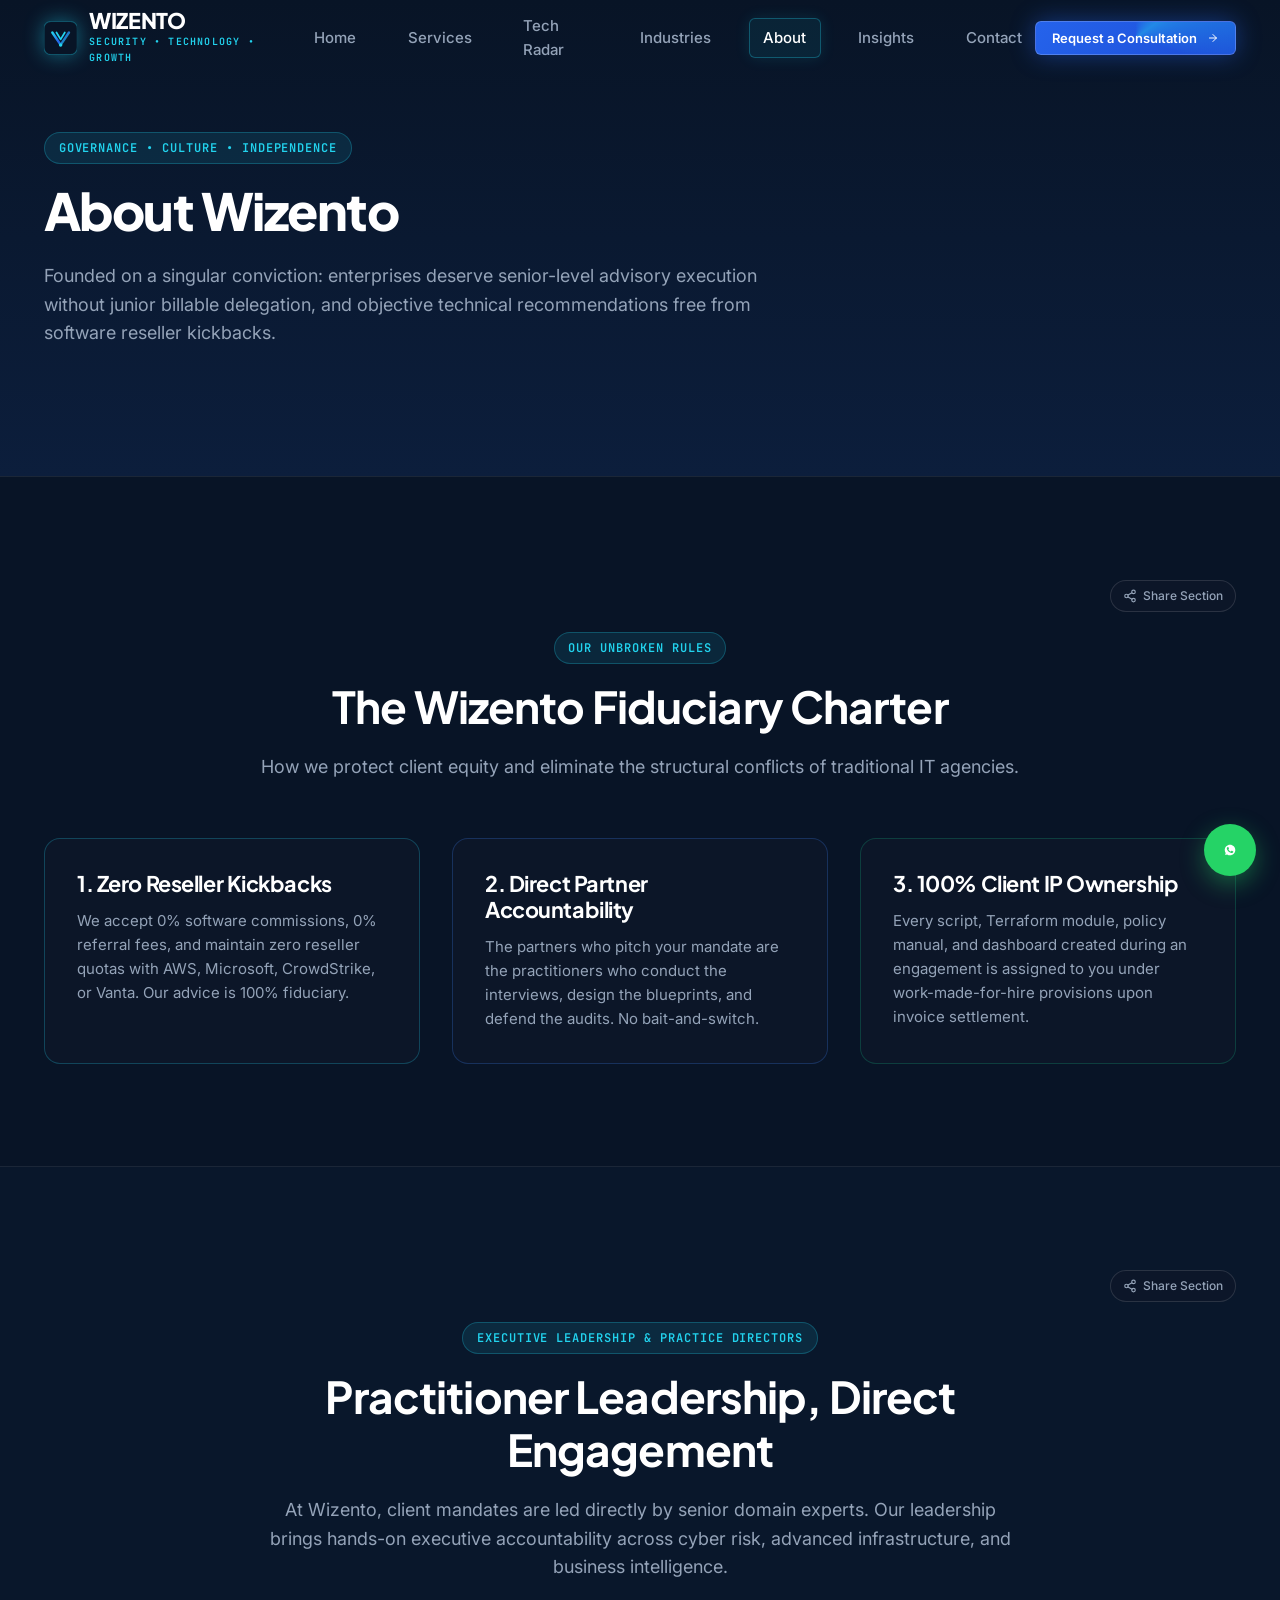
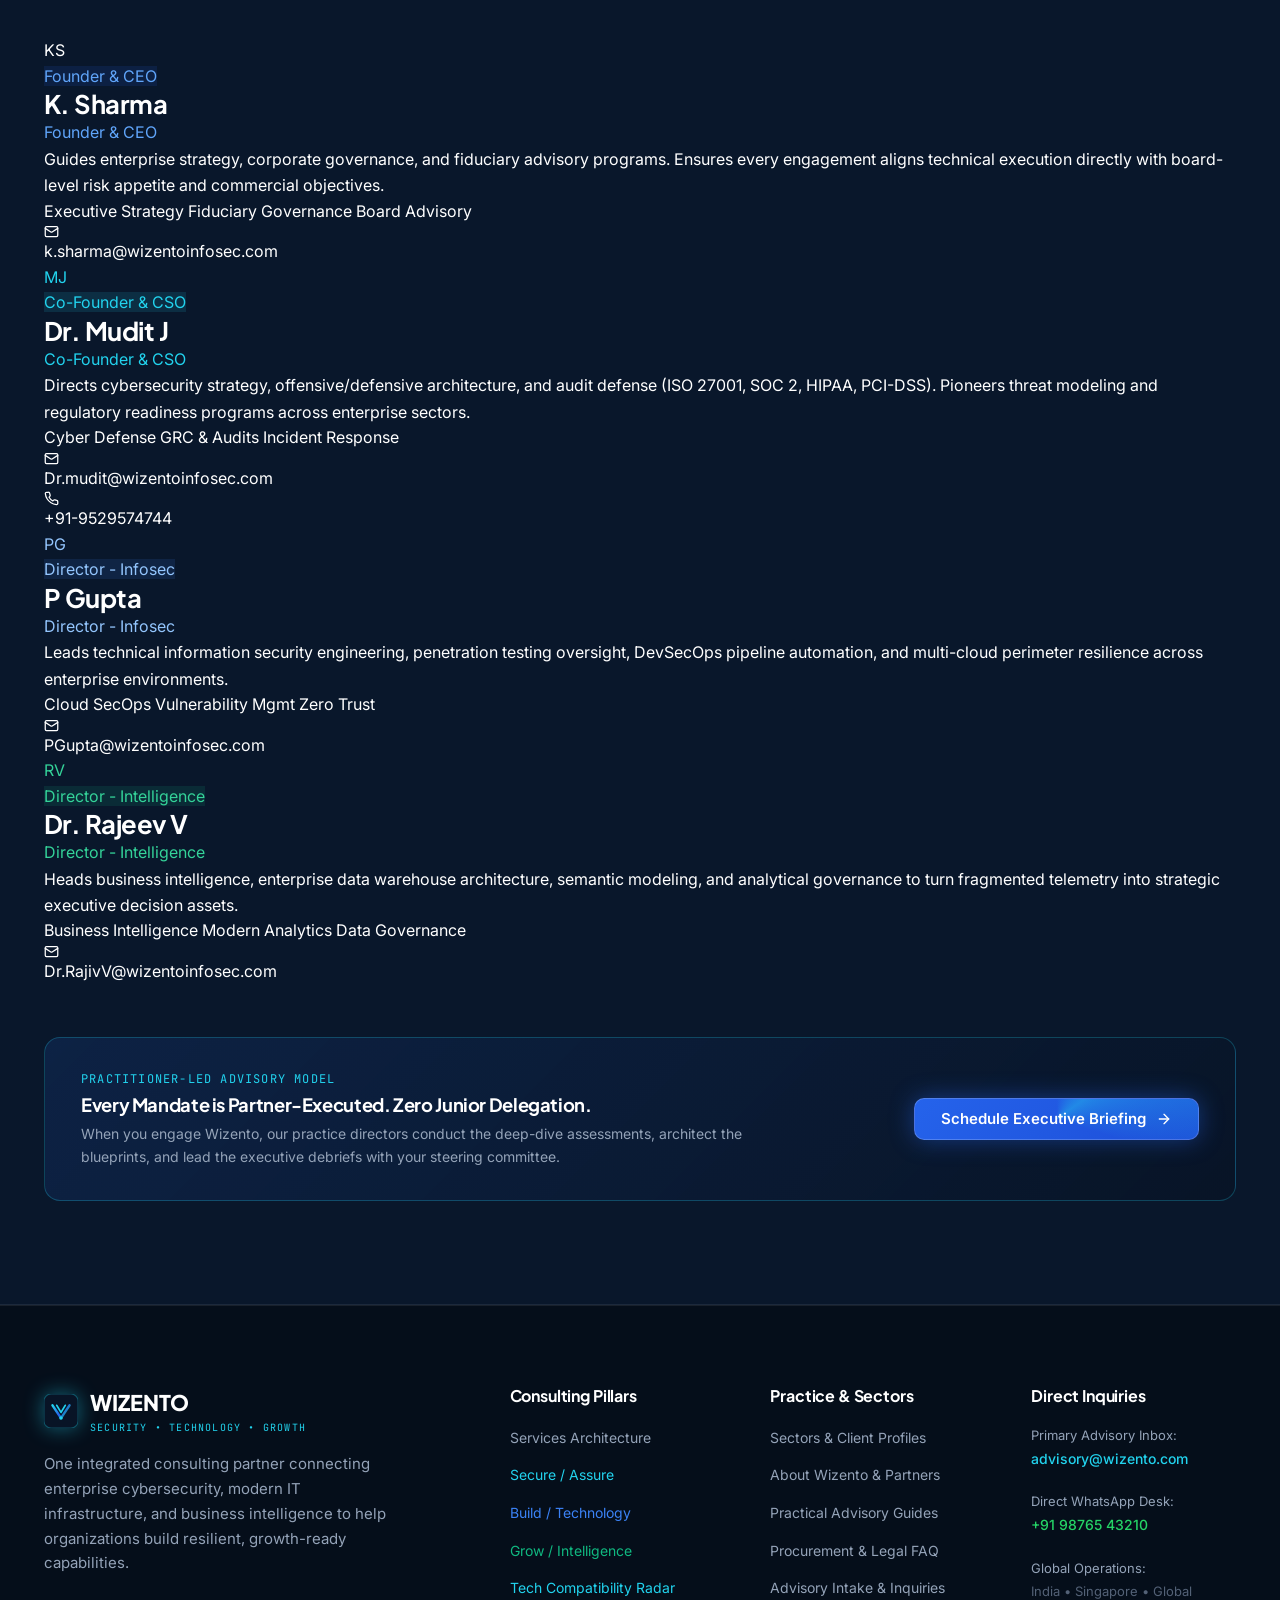
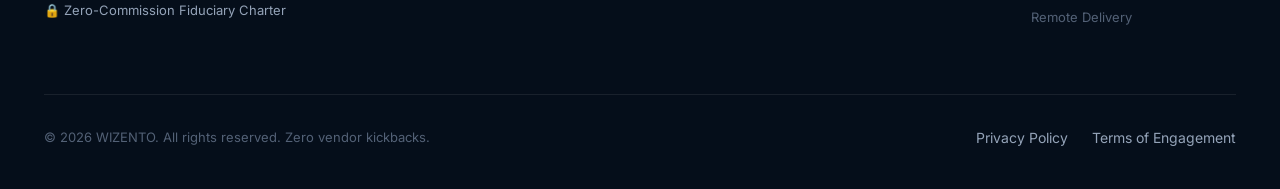
==== commit 4feae915: "Add Executive Leadership and Practice Directors section to about.html" ====
--- a/about.html
+++ b/about.html
@@ -146,7 +146,153 @@
           </div>
         </div>
       </section>
+
+      <!-- Executive Leadership & Practice Council Section -->
+      <section id="leadership" class="section section-dark" style="background: #09172B; border-bottom: 1px solid rgba(255, 255, 255, 0.08); position: relative;">
+        <div class="container">
+          
+          <div style="display: flex; justify-content: flex-end; margin-bottom: 1.25rem;">
+            <button type="button" class="section-share-btn" data-share-section="leadership" data-share-title="Wizento Executive Leadership & Domain Practice Council" title="Copy direct link to this section">
+              <svg width="14" height="14" viewBox="0 0 24 24" fill="none" stroke="currentColor" stroke-width="2" stroke-linecap="round" stroke-linejoin="round"><circle cx="18" cy="5" r="3"/><circle cx="6" cy="12" r="3"/><circle cx="18" cy="19" r="3"/><line x1="8.59" x2="15.42" y1="13.51" y2="17.49"/><line x1="15.41" x2="8.59" y1="6.51" y2="10.49"/></svg>
+              <span>Share Section</span>
+            </button>
+          </div>
+
+          <div class="section-header">
+            <div class="section-eyebrow">Executive Leadership &amp; Practice Directors</div>
+            <h2 class="section-title">Practitioner Leadership, Direct Engagement</h2>
+            <p class="section-subtitle">
+              At Wizento, client mandates are led directly by senior domain experts. Our leadership brings hands-on executive accountability across cyber risk, advanced infrastructure, and business intelligence.
+            </p>
+          </div>
+
+          <div class="leadership-grid">
+            
+            <!-- 1) K. Sharma - Founder & CEO -->
+            <div class="leadership-card" style="--card-accent: #3B82F6;">
+              <div class="leadership-avatar-wrap">
+                <div class="leadership-avatar" style="--card-accent: #3B82F6;">KS</div>
+                <span class="leadership-pill" style="color: #60A5FA; border-color: rgba(96, 165, 250, 0.3); background: rgba(37, 99, 235, 0.12);">Founder &amp; CEO</span>
+              </div>
+              <h3 class="leadership-name">K. Sharma</h3>
+              <div class="leadership-role" style="color: #60A5FA;">Founder &amp; CEO</div>
+              <p class="leadership-desc">
+                Guides enterprise strategy, corporate governance, and fiduciary advisory programs. Ensures every engagement aligns technical execution directly with board-level risk appetite and commercial objectives.
+              </p>
+              <div class="leadership-tags">
+                <span class="leadership-tag">Executive Strategy</span>
+                <span class="leadership-tag">Fiduciary Governance</span>
+                <span class="leadership-tag">Board Advisory</span>
+              </div>
+              <div class="leadership-contact-list">
+                <a href="mailto:k.sharma@wizentoinfosec.com" class="leadership-contact-item">
+                  <svg width="15" height="15" viewBox="0 0 24 24" fill="none" stroke="currentColor" stroke-width="2" stroke-linecap="round" stroke-linejoin="round"><rect width="20" height="16" x="2" y="4" rx="2"/><path d="m22 7-8.97 5.7a1.94 1.94 0 0 1-2.06 0L2 7"/></svg>
+                  <span>k.sharma@wizentoinfosec.com</span>
+                </a>
+              </div>
+            </div>
+
+            <!-- 2) Dr. Mudit J - Co-Founder & CSO -->
+            <div class="leadership-card" style="--card-accent: #22D3EE;">
+              <div class="leadership-avatar-wrap">
+                <div class="leadership-avatar" style="--card-accent: #22D3EE; color: #22D3EE;">MJ</div>
+                <span class="leadership-pill" style="color: #22D3EE; border-color: rgba(34, 211, 238, 0.3); background: rgba(34, 211, 238, 0.12);">Co-Founder &amp; CSO</span>
+              </div>
+              <h3 class="leadership-name">Dr. Mudit J</h3>
+              <div class="leadership-role" style="color: #22D3EE;">Co-Founder &amp; CSO</div>
+              <p class="leadership-desc">
+                Directs cybersecurity strategy, offensive/defensive architecture, and audit defense (ISO 27001, SOC 2, HIPAA, PCI-DSS). Pioneers threat modeling and regulatory readiness programs across enterprise sectors.
+              </p>
+              <div class="leadership-tags">
+                <span class="leadership-tag">Cyber Defense</span>
+                <span class="leadership-tag">GRC &amp; Audits</span>
+                <span class="leadership-tag">Incident Response</span>
+              </div>
+              <div class="leadership-contact-list">
+                <a href="mailto:Dr.mudit@wizentoinfosec.com" class="leadership-contact-item">
+                  <svg width="15" height="15" viewBox="0 0 24 24" fill="none" stroke="currentColor" stroke-width="2" stroke-linecap="round" stroke-linejoin="round"><rect width="20" height="16" x="2" y="4" rx="2"/><path d="m22 7-8.97 5.7a1.94 1.94 0 0 1-2.06 0L2 7"/></svg>
+                  <span>Dr.mudit@wizentoinfosec.com</span>
+                </a>
+                <a href="tel:+919529574744" class="leadership-contact-item">
+                  <svg width="15" height="15" viewBox="0 0 24 24" fill="none" stroke="currentColor" stroke-width="2" stroke-linecap="round" stroke-linejoin="round"><path d="M22 16.92v3a2 2 0 0 1-2.18 2 19.79 19.79 0 0 1-8.63-3.07 19.5 19.5 0 0 1-6-6 19.79 19.79 0 0 1-3.07-8.67A2 2 0 0 1 4.11 2h3a2 2 0 0 1 2 1.72 12.84 12.84 0 0 0 .7 2.81 2 2 0 0 1-.45 2.11L8.09 9.91a16 16 0 0 0 6 6l1.27-1.27a2 2 0 0 1 2.11-.45 12.84 12.84 0 0 0 2.81.7A2 2 0 0 1 22 16.92z"/></svg>
+                  <span>+91-9529574744</span>
+                </a>
+              </div>
+            </div>
+
+            <!-- 3) P Gupta - Director - Infosec -->
+            <div class="leadership-card" style="--card-accent: #60A5FA;">
+              <div class="leadership-avatar-wrap">
+                <div class="leadership-avatar" style="--card-accent: #60A5FA; color: #93C5FD;">PG</div>
+                <span class="leadership-pill" style="color: #93C5FD; border-color: rgba(96, 165, 250, 0.3); background: rgba(59, 130, 246, 0.12);">Director - Infosec</span>
+              </div>
+              <h3 class="leadership-name">P Gupta</h3>
+              <div class="leadership-role" style="color: #93C5FD;">Director - Infosec</div>
+              <p class="leadership-desc">
+                Leads technical information security engineering, penetration testing oversight, DevSecOps pipeline automation, and multi-cloud perimeter resilience across enterprise environments.
+              </p>
+              <div class="leadership-tags">
+                <span class="leadership-tag">Cloud SecOps</span>
+                <span class="leadership-tag">Vulnerability Mgmt</span>
+                <span class="leadership-tag">Zero Trust</span>
+              </div>
+              <div class="leadership-contact-list">
+                <a href="mailto:PGupta@wizentoinfosec.com" class="leadership-contact-item">
+                  <svg width="15" height="15" viewBox="0 0 24 24" fill="none" stroke="currentColor" stroke-width="2" stroke-linecap="round" stroke-linejoin="round"><rect width="20" height="16" x="2" y="4" rx="2"/><path d="m22 7-8.97 5.7a1.94 1.94 0 0 1-2.06 0L2 7"/></svg>
+                  <span>PGupta@wizentoinfosec.com</span>
+                </a>
+              </div>
+            </div>
+
+            <!-- 4) Dr. Rajeev V - Director - Intelligence -->
+            <div class="leadership-card" style="--card-accent: #10B981;">
+              <div class="leadership-avatar-wrap">
+                <div class="leadership-avatar" style="--card-accent: #10B981; color: #34D399;">RV</div>
+                <span class="leadership-pill" style="color: #34D399; border-color: rgba(16, 185, 129, 0.3); background: rgba(16, 185, 129, 0.12);">Director - Intelligence</span>
+              </div>
+              <h3 class="leadership-name">Dr. Rajeev V</h3>
+              <div class="leadership-role" style="color: #34D399;">Director - Intelligence</div>
+              <p class="leadership-desc">
+                Heads business intelligence, enterprise data warehouse architecture, semantic modeling, and analytical governance to turn fragmented telemetry into strategic executive decision assets.
+              </p>
+              <div class="leadership-tags">
+                <span class="leadership-tag">Business Intelligence</span>
+                <span class="leadership-tag">Modern Analytics</span>
+                <span class="leadership-tag">Data Governance</span>
+              </div>
+              <div class="leadership-contact-list">
+                <a href="mailto:Dr.RajivV@wizentoinfosec.com" class="leadership-contact-item">
+                  <svg width="15" height="15" viewBox="0 0 24 24" fill="none" stroke="currentColor" stroke-width="2" stroke-linecap="round" stroke-linejoin="round"><rect width="20" height="16" x="2" y="4" rx="2"/><path d="m22 7-8.97 5.7a1.94 1.94 0 0 1-2.06 0L2 7"/></svg>
+                  <span>Dr.RajivV@wizentoinfosec.com</span>
+                </a>
+              </div>
+            </div>
+
+          </div>
+
+          <!-- Direct Partner Access Guarantee Banner -->
+          <div style="margin-top: 3.25rem; background: linear-gradient(135deg, rgba(16, 42, 86, 0.6) 0%, rgba(8, 20, 38, 0.85) 100%); border: 1px solid rgba(34, 211, 238, 0.25); border-radius: var(--radius-lg); padding: 2rem 2.25rem; display: flex; flex-wrap: wrap; justify-content: space-between; align-items: center; gap: 1.5rem;">
+            <div>
+              <div style="font-family: var(--font-mono); font-size: 0.75rem; text-transform: uppercase; letter-spacing: 0.1em; color: var(--color-cyan); margin-bottom: 0.35rem;">
+                Practitioner-Led Advisory Model
+              </div>
+              <h4 style="color: white; font-size: 1.15rem; font-weight: 700; margin-bottom: 0.35rem;">
+                Every Mandate is Partner-Executed. Zero Junior Delegation.
+              </h4>
+              <p style="color: #94A3B8; font-size: 0.875rem; margin: 0; max-width: 680px;">
+                When you engage Wizento, our practice directors conduct the deep-dive assessments, architect the blueprints, and lead the executive debriefs with your steering committee.
+              </p>
+            </div>
+            <button type="button" onclick="openConsultationModal('partner')" class="btn btn-primary radiant-glow">
+              <span>Schedule Executive Briefing</span>
+              <svg width="16" height="16" viewBox="0 0 24 24" fill="none" stroke="currentColor" stroke-width="2" stroke-linecap="round" stroke-linejoin="round"><path d="M5 12h14"/><path d="m12 5 7 7-7 7"/></svg>
+            </button>
+          </div>
+
+        </div>
+      </section>
     </main>
+
 
     
     <footer class="site-footer">
--- a/css/style.css
+++ b/css/style.css
@@ -7385,6 +7385,147 @@
     flex-direction: column;
     align-items: flex-start;
   }
+/* ==========================================================================
+   Leadership & Executive Council Styles
+   ========================================================================== */
+.leadership-grid {
+  display: grid;
+  grid-template-columns: repeat(auto-fit, minmax(270px, 1fr));
+  gap: 1.75rem;
+}
+
+.leadership-card {
+  background: linear-gradient(180deg, rgba(13, 29, 54, 0.85) 0%, rgba(9, 23, 43, 0.98) 100%);
+  border: 1px solid rgba(255, 255, 255, 0.09);
+  border-radius: var(--radius-xl);
+  padding: 2.25rem 1.75rem;
+  display: flex;
+  flex-direction: column;
+  position: relative;
+  transition: transform 0.28s cubic-bezier(0.16, 1, 0.3, 1), border-color 0.28s ease, box-shadow 0.28s ease;
+  overflow: hidden;
+}
+
+.leadership-card::before {
+  content: '';
+  position: absolute;
+  top: 0;
+  left: 0;
+  right: 0;
+  height: 3px;
+  background: var(--card-accent, #2563EB);
+  opacity: 0.85;
+}
+
+.leadership-card:hover {
+  transform: translateY(-5px);
+  border-color: rgba(34, 211, 238, 0.35);
+  box-shadow: 0 16px 36px -10px rgba(0, 0, 0, 0.6), 0 0 24px rgba(34, 211, 238, 0.12);
+}
+
+.leadership-avatar-wrap {
+  display: flex;
+  align-items: center;
+  justify-content: space-between;
+  margin-bottom: 1.5rem;
+}
+
+.leadership-avatar {
+  width: 58px;
+  height: 58px;
+  border-radius: 50%;
+  display: flex;
+  align-items: center;
+  justify-content: center;
+  font-family: var(--font-display);
+  font-weight: 800;
+  font-size: 1.25rem;
+  color: #FFFFFF;
+  background: linear-gradient(135deg, rgba(37, 99, 235, 0.2) 0%, rgba(8, 20, 38, 0.9) 100%);
+  border: 1.5px solid var(--card-accent, #3B82F6);
+  box-shadow: 0 0 16px rgba(0, 0, 0, 0.4), inset 0 0 12px rgba(255, 255, 255, 0.05);
+}
+
+.leadership-pill {
+  font-family: var(--font-mono);
+  font-size: 0.6875rem;
+  font-weight: 600;
+  letter-spacing: 0.08em;
+  text-transform: uppercase;
+  padding: 0.3rem 0.75rem;
+  border-radius: 999px;
+  background: rgba(255, 255, 255, 0.05);
+  border: 1px solid rgba(255, 255, 255, 0.1);
+  color: #CBD5E1;
+}
+
+.leadership-name {
+  font-family: var(--font-display);
+  font-size: 1.375rem;
+  font-weight: 700;
+  color: #FFFFFF;
+  line-height: 1.2;
+  margin-bottom: 0.35rem;
+}
+
+.leadership-role {
+  font-family: var(--font-sans);
+  font-size: 0.9375rem;
+  font-weight: 600;
+  color: var(--card-accent, #22D3EE);
+  margin-bottom: 1.25rem;
+}
+
+.leadership-desc {
+  color: #94A3B8;
+  font-size: 0.875rem;
+  line-height: 1.6;
+  margin-bottom: 1.5rem;
+  flex-grow: 1;
+}
+
+.leadership-tags {
+  display: flex;
+  flex-wrap: wrap;
+  gap: 0.35rem;
+  margin-bottom: 1.5rem;
+}
+
+.leadership-tag {
+  font-size: 0.75rem;
+  color: #94A3B8;
+  background: rgba(255, 255, 255, 0.04);
+  padding: 0.2rem 0.55rem;
+  border-radius: 4px;
+  border: 1px solid rgba(255, 255, 255, 0.06);
+}
+
+.leadership-contact-list {
+  display: flex;
+  flex-direction: column;
+  gap: 0.6rem;
+  padding-top: 1.25rem;
+  border-top: 1px solid rgba(255, 255, 255, 0.08);
+}
+
+.leadership-contact-item {
+  display: flex;
+  align-items: center;
+  gap: 0.6rem;
+  color: #CBD5E1;
+  font-size: 0.84375rem;
+  text-decoration: none;
+  transition: color 0.2s ease;
+  word-break: break-all;
+}
+
+.leadership-contact-item:hover {
+  color: #22D3EE;
+}
+
+.leadership-contact-item svg {
+  flex-shrink: 0;
+  color: var(--card-accent, #22D3EE);
 }
 
 /* ==========================================================================
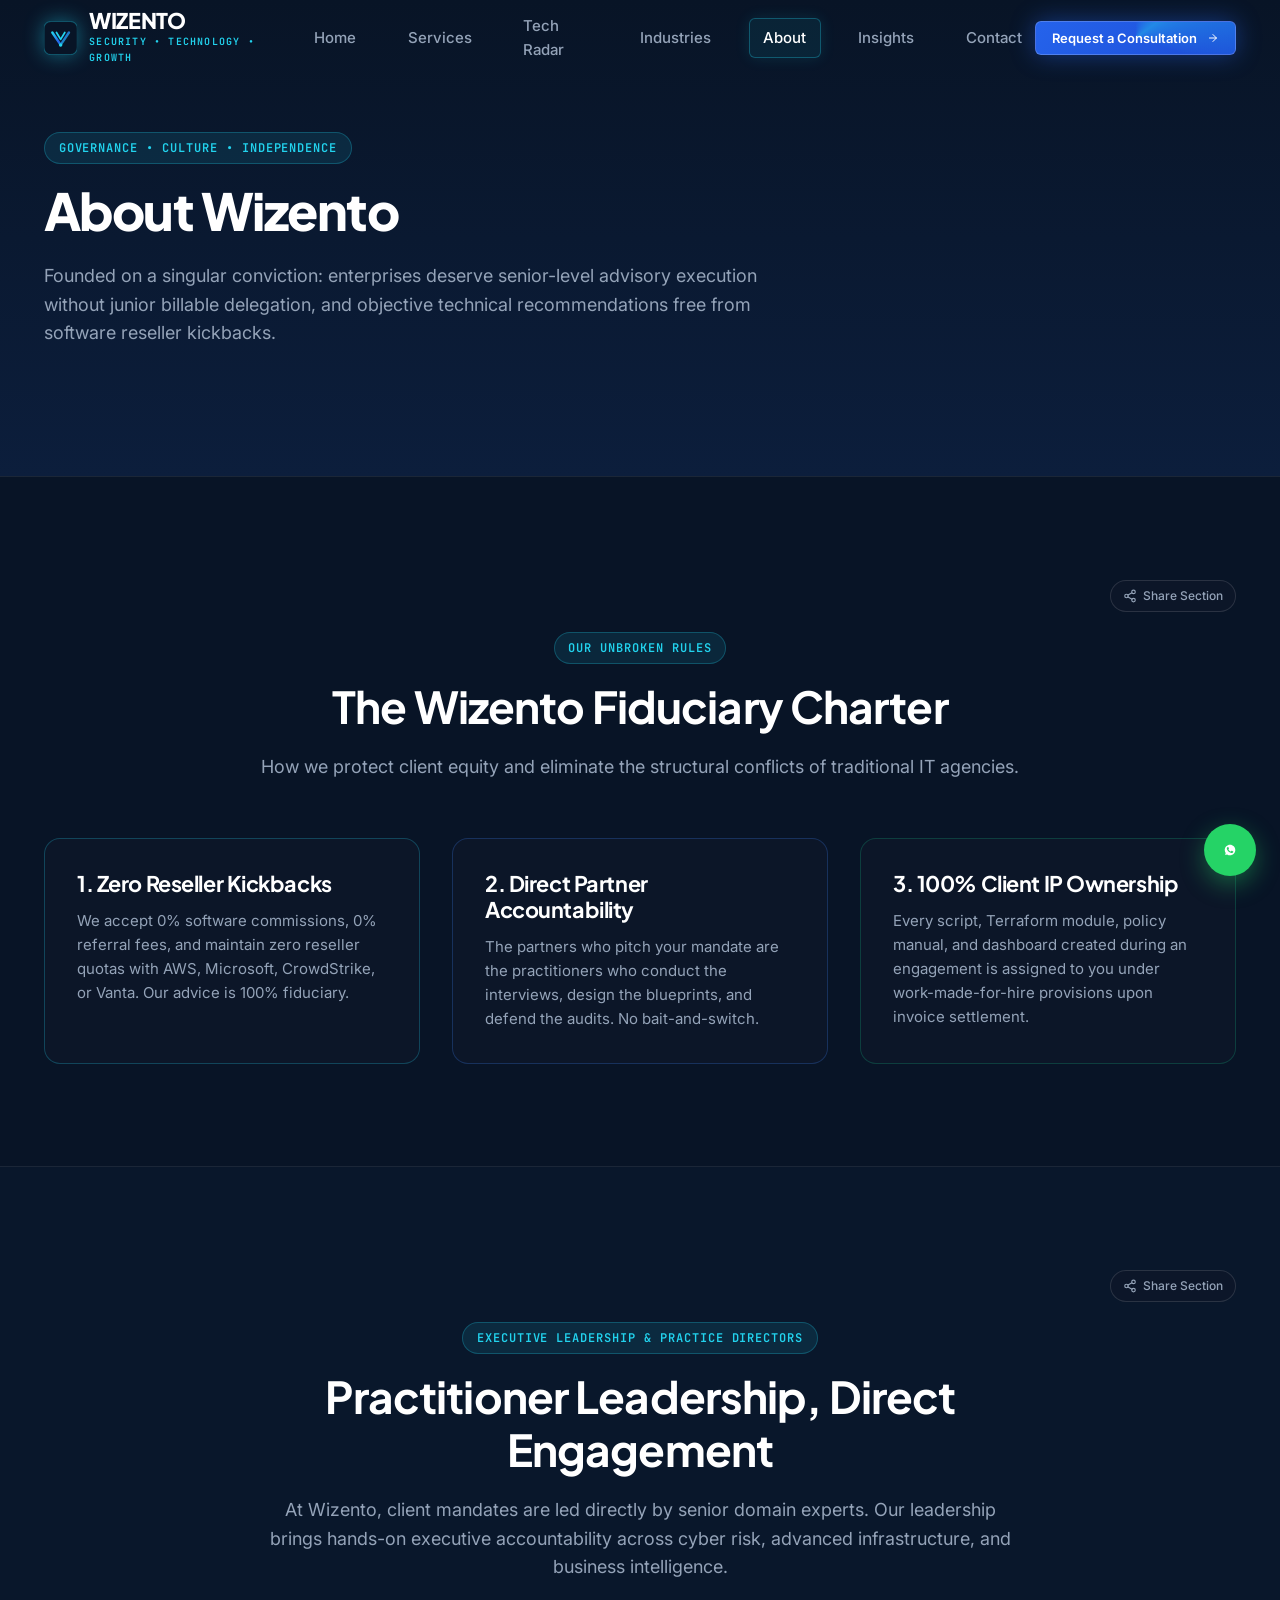
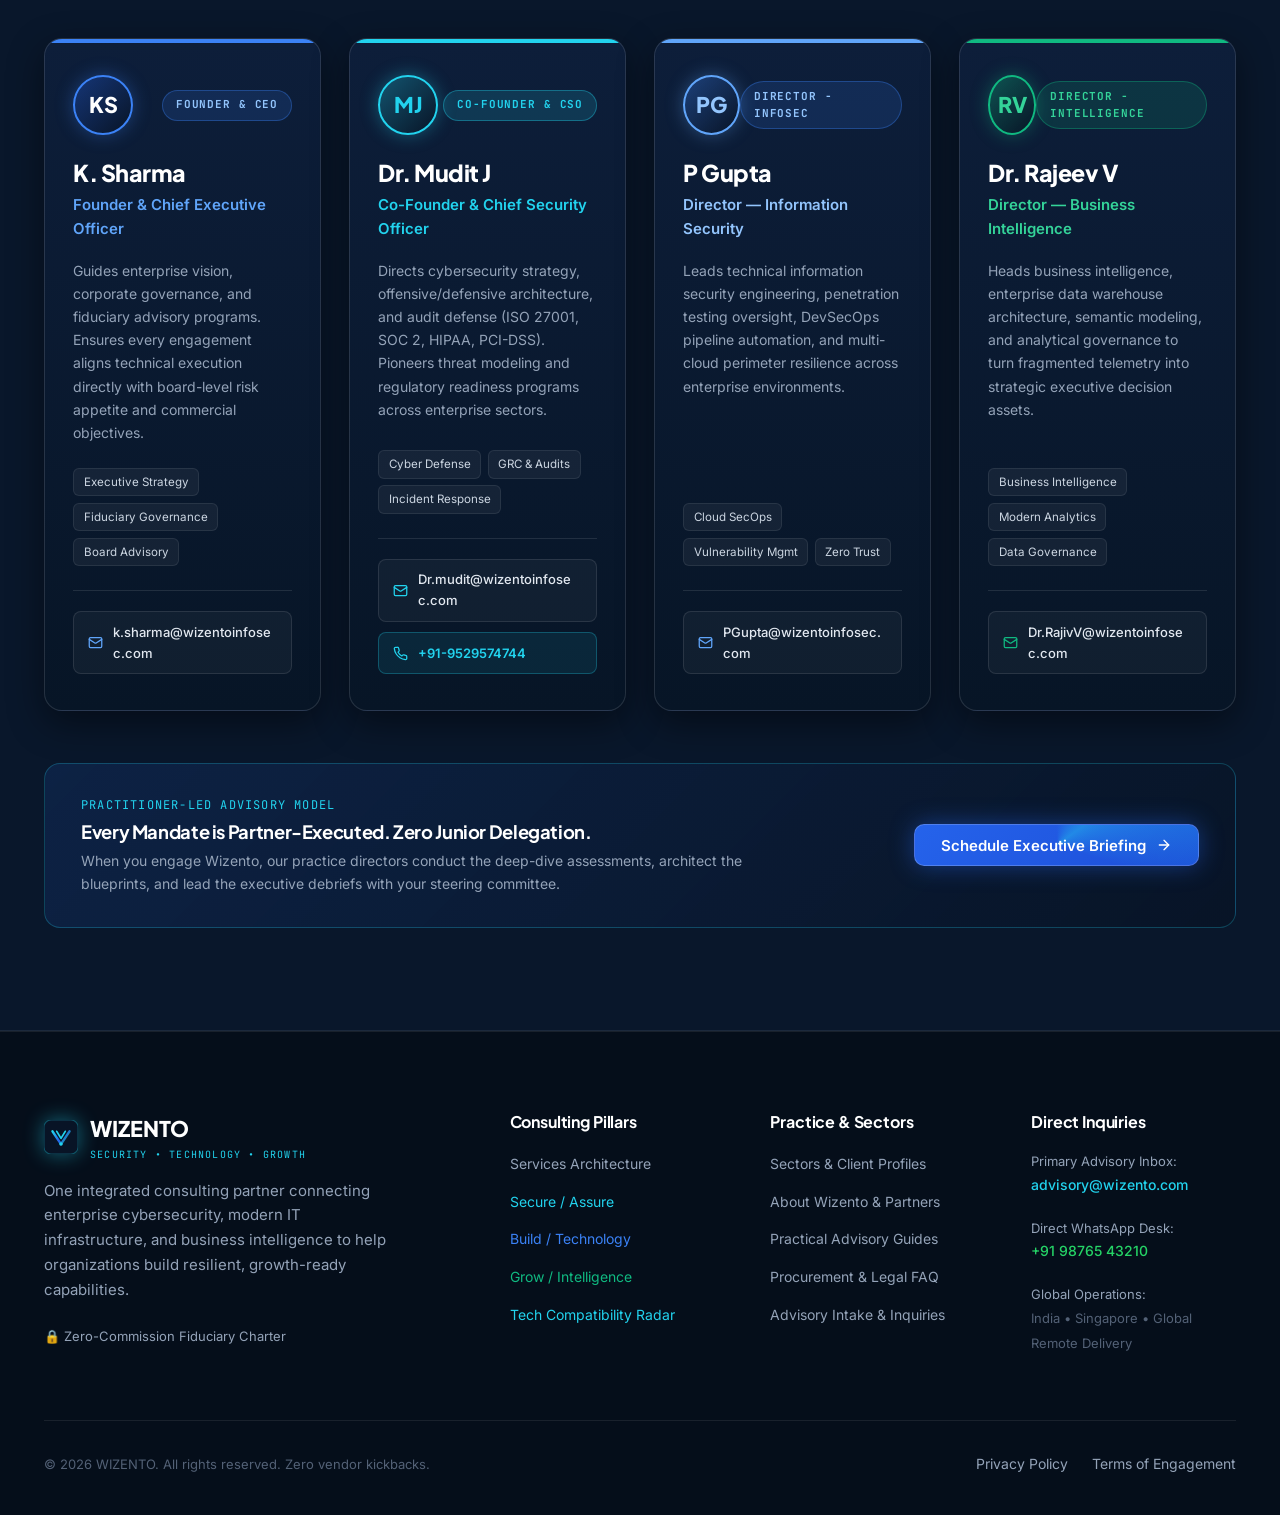
==== commit c3f4d0f9: "Convert leadership section into distinct physical executive cards with inline styling and cache-bust" ====
--- a/about.html
+++ b/about.html
@@ -21,7 +21,7 @@
     <link href="https://fonts.googleapis.com/css2?family=Inter:wght@300;400;500;600;700&family=JetBrains+Mono:wght@400;500;600&family=Plus+Jakarta+Sans:wght@500;600;700;800&display=swap" rel="stylesheet" />
     
     <!-- Clean Self-Contained Stylesheet -->
-    <link rel="stylesheet" href="css/style.css" />
+    <link rel="stylesheet" href="css/style.css?v=2" />
   </head>
   <body>
   
@@ -166,109 +166,170 @@
             </p>
           </div>
 
-          <div class="leadership-grid">
+          <style>
+            .exec-card-item {
+              background: linear-gradient(180deg, #0D1E3A 0%, #071526 100%) !important;
+              border: 1px solid rgba(255, 255, 255, 0.12) !important;
+              border-radius: 18px !important;
+              padding: 2.25rem 1.75rem !important;
+              display: flex !important;
+              flex-direction: column !important;
+              position: relative !important;
+              box-shadow: 0 12px 36px rgba(0, 0, 0, 0.45) !important;
+              transition: transform 0.28s cubic-bezier(0.16, 1, 0.3, 1), border-color 0.28s ease, box-shadow 0.28s ease !important;
+              overflow: hidden !important;
+            }
+            .exec-card-item:hover {
+              transform: translateY(-6px) !important;
+              border-color: rgba(34, 211, 238, 0.45) !important;
+              box-shadow: 0 20px 45px rgba(0, 0, 0, 0.65), 0 0 24px rgba(34, 211, 238, 0.15) !important;
+            }
+          </style>
+
+          <div style="display: grid; grid-template-columns: repeat(auto-fit, minmax(265px, 1fr)); gap: 1.75rem; align-items: stretch;">
             
             <!-- 1) K. Sharma - Founder & CEO -->
-            <div class="leadership-card" style="--card-accent: #3B82F6;">
-              <div class="leadership-avatar-wrap">
-                <div class="leadership-avatar" style="--card-accent: #3B82F6;">KS</div>
-                <span class="leadership-pill" style="color: #60A5FA; border-color: rgba(96, 165, 250, 0.3); background: rgba(37, 99, 235, 0.12);">Founder &amp; CEO</span>
-              </div>
-              <h3 class="leadership-name">K. Sharma</h3>
-              <div class="leadership-role" style="color: #60A5FA;">Founder &amp; CEO</div>
-              <p class="leadership-desc">
-                Guides enterprise strategy, corporate governance, and fiduciary advisory programs. Ensures every engagement aligns technical execution directly with board-level risk appetite and commercial objectives.
-              </p>
-              <div class="leadership-tags">
-                <span class="leadership-tag">Executive Strategy</span>
-                <span class="leadership-tag">Fiduciary Governance</span>
-                <span class="leadership-tag">Board Advisory</span>
-              </div>
-              <div class="leadership-contact-list">
-                <a href="mailto:k.sharma@wizentoinfosec.com" class="leadership-contact-item">
-                  <svg width="15" height="15" viewBox="0 0 24 24" fill="none" stroke="currentColor" stroke-width="2" stroke-linecap="round" stroke-linejoin="round"><rect width="20" height="16" x="2" y="4" rx="2"/><path d="m22 7-8.97 5.7a1.94 1.94 0 0 1-2.06 0L2 7"/></svg>
+            <div class="exec-card-item">
+              <div style="position: absolute; top: 0; left: 0; right: 0; height: 4px; background: #3B82F6;"></div>
+              
+              <div style="display: flex; align-items: center; justify-content: space-between; margin-bottom: 1.5rem;">
+                <div style="width: 60px; height: 60px; border-radius: 50%; background: linear-gradient(135deg, rgba(37, 99, 235, 0.35) 0%, rgba(8, 20, 38, 0.95) 100%); border: 2px solid #3B82F6; display: flex; align-items: center; justify-content: center; font-family: var(--font-display); font-size: 1.35rem; font-weight: 800; color: #FFFFFF; box-shadow: 0 0 18px rgba(59, 130, 246, 0.35);">
+                  KS
+                </div>
+                <span style="font-family: var(--font-mono); font-size: 0.6875rem; font-weight: 700; text-transform: uppercase; letter-spacing: 0.08em; padding: 0.35rem 0.8rem; border-radius: 999px; background: rgba(59, 130, 246, 0.15); color: #93C5FD; border: 1px solid rgba(59, 130, 246, 0.35);">
+                  Founder &amp; CEO
+                </span>
+              </div>
+
+              <h3 style="font-family: var(--font-display); font-size: 1.45rem; font-weight: 800; color: #FFFFFF; margin: 0 0 0.35rem 0; line-height: 1.2;">K. Sharma</h3>
+              <div style="font-family: var(--font-sans); font-size: 0.9375rem; font-weight: 600; color: #60A5FA; margin-bottom: 1.15rem;">Founder &amp; Chief Executive Officer</div>
+
+              <p style="color: #94A3B8; font-size: 0.875rem; line-height: 1.65; margin: 0 0 1.5rem 0; flex-grow: 1;">
+                Guides enterprise vision, corporate governance, and fiduciary advisory programs. Ensures every engagement aligns technical execution directly with board-level risk appetite and commercial objectives.
+              </p>
+
+              <div style="display: flex; flex-wrap: wrap; gap: 0.4rem; margin-bottom: 1.5rem;">
+                <span style="font-size: 0.725rem; color: #CBD5E1; background: rgba(255, 255, 255, 0.05); padding: 0.25rem 0.6rem; border-radius: 6px; border: 1px solid rgba(255, 255, 255, 0.08);">Executive Strategy</span>
+                <span style="font-size: 0.725rem; color: #CBD5E1; background: rgba(255, 255, 255, 0.05); padding: 0.25rem 0.6rem; border-radius: 6px; border: 1px solid rgba(255, 255, 255, 0.08);">Fiduciary Governance</span>
+                <span style="font-size: 0.725rem; color: #CBD5E1; background: rgba(255, 255, 255, 0.05); padding: 0.25rem 0.6rem; border-radius: 6px; border: 1px solid rgba(255, 255, 255, 0.08);">Board Advisory</span>
+              </div>
+
+              <div style="padding-top: 1.25rem; border-top: 1px solid rgba(255, 255, 255, 0.1); display: flex; flex-direction: column; gap: 0.65rem;">
+                <a href="mailto:k.sharma@wizentoinfosec.com" style="display: flex; align-items: center; gap: 0.65rem; background: rgba(255, 255, 255, 0.04); border: 1px solid rgba(255, 255, 255, 0.1); border-radius: 8px; padding: 0.6rem 0.85rem; color: #E2E8F0; text-decoration: none; font-size: 0.8125rem; font-weight: 500; word-break: break-all; transition: all 0.2s ease;">
+                  <svg width="15" height="15" viewBox="0 0 24 24" fill="none" stroke="#60A5FA" stroke-width="2" stroke-linecap="round" stroke-linejoin="round" style="flex-shrink: 0;"><rect width="20" height="16" x="2" y="4" rx="2"/><path d="m22 7-8.97 5.7a1.94 1.94 0 0 1-2.06 0L2 7"/></svg>
                   <span>k.sharma@wizentoinfosec.com</span>
                 </a>
               </div>
             </div>
 
             <!-- 2) Dr. Mudit J - Co-Founder & CSO -->
-            <div class="leadership-card" style="--card-accent: #22D3EE;">
-              <div class="leadership-avatar-wrap">
-                <div class="leadership-avatar" style="--card-accent: #22D3EE; color: #22D3EE;">MJ</div>
-                <span class="leadership-pill" style="color: #22D3EE; border-color: rgba(34, 211, 238, 0.3); background: rgba(34, 211, 238, 0.12);">Co-Founder &amp; CSO</span>
-              </div>
-              <h3 class="leadership-name">Dr. Mudit J</h3>
-              <div class="leadership-role" style="color: #22D3EE;">Co-Founder &amp; CSO</div>
-              <p class="leadership-desc">
+            <div class="exec-card-item">
+              <div style="position: absolute; top: 0; left: 0; right: 0; height: 4px; background: #22D3EE;"></div>
+              
+              <div style="display: flex; align-items: center; justify-content: space-between; margin-bottom: 1.5rem;">
+                <div style="width: 60px; height: 60px; border-radius: 50%; background: linear-gradient(135deg, rgba(34, 211, 238, 0.3) 0%, rgba(8, 20, 38, 0.95) 100%); border: 2px solid #22D3EE; display: flex; align-items: center; justify-content: center; font-family: var(--font-display); font-size: 1.35rem; font-weight: 800; color: #22D3EE; box-shadow: 0 0 18px rgba(34, 211, 238, 0.35);">
+                  MJ
+                </div>
+                <span style="font-family: var(--font-mono); font-size: 0.6875rem; font-weight: 700; text-transform: uppercase; letter-spacing: 0.08em; padding: 0.35rem 0.8rem; border-radius: 999px; background: rgba(34, 211, 238, 0.15); color: #22D3EE; border: 1px solid rgba(34, 211, 238, 0.35);">
+                  Co-Founder &amp; CSO
+                </span>
+              </div>
+
+              <h3 style="font-family: var(--font-display); font-size: 1.45rem; font-weight: 800; color: #FFFFFF; margin: 0 0 0.35rem 0; line-height: 1.2;">Dr. Mudit J</h3>
+              <div style="font-family: var(--font-sans); font-size: 0.9375rem; font-weight: 600; color: #22D3EE; margin-bottom: 1.15rem;">Co-Founder &amp; Chief Security Officer</div>
+
+              <p style="color: #94A3B8; font-size: 0.875rem; line-height: 1.65; margin: 0 0 1.5rem 0; flex-grow: 1;">
                 Directs cybersecurity strategy, offensive/defensive architecture, and audit defense (ISO 27001, SOC 2, HIPAA, PCI-DSS). Pioneers threat modeling and regulatory readiness programs across enterprise sectors.
               </p>
-              <div class="leadership-tags">
-                <span class="leadership-tag">Cyber Defense</span>
-                <span class="leadership-tag">GRC &amp; Audits</span>
-                <span class="leadership-tag">Incident Response</span>
-              </div>
-              <div class="leadership-contact-list">
-                <a href="mailto:Dr.mudit@wizentoinfosec.com" class="leadership-contact-item">
-                  <svg width="15" height="15" viewBox="0 0 24 24" fill="none" stroke="currentColor" stroke-width="2" stroke-linecap="round" stroke-linejoin="round"><rect width="20" height="16" x="2" y="4" rx="2"/><path d="m22 7-8.97 5.7a1.94 1.94 0 0 1-2.06 0L2 7"/></svg>
+
+              <div style="display: flex; flex-wrap: wrap; gap: 0.4rem; margin-bottom: 1.5rem;">
+                <span style="font-size: 0.725rem; color: #CBD5E1; background: rgba(255, 255, 255, 0.05); padding: 0.25rem 0.6rem; border-radius: 6px; border: 1px solid rgba(255, 255, 255, 0.08);">Cyber Defense</span>
+                <span style="font-size: 0.725rem; color: #CBD5E1; background: rgba(255, 255, 255, 0.05); padding: 0.25rem 0.6rem; border-radius: 6px; border: 1px solid rgba(255, 255, 255, 0.08);">GRC &amp; Audits</span>
+                <span style="font-size: 0.725rem; color: #CBD5E1; background: rgba(255, 255, 255, 0.05); padding: 0.25rem 0.6rem; border-radius: 6px; border: 1px solid rgba(255, 255, 255, 0.08);">Incident Response</span>
+              </div>
+
+              <div style="padding-top: 1.25rem; border-top: 1px solid rgba(255, 255, 255, 0.1); display: flex; flex-direction: column; gap: 0.65rem;">
+                <a href="mailto:Dr.mudit@wizentoinfosec.com" style="display: flex; align-items: center; gap: 0.65rem; background: rgba(255, 255, 255, 0.04); border: 1px solid rgba(255, 255, 255, 0.1); border-radius: 8px; padding: 0.6rem 0.85rem; color: #E2E8F0; text-decoration: none; font-size: 0.8125rem; font-weight: 500; word-break: break-all; transition: all 0.2s ease;">
+                  <svg width="15" height="15" viewBox="0 0 24 24" fill="none" stroke="#22D3EE" stroke-width="2" stroke-linecap="round" stroke-linejoin="round" style="flex-shrink: 0;"><rect width="20" height="16" x="2" y="4" rx="2"/><path d="m22 7-8.97 5.7a1.94 1.94 0 0 1-2.06 0L2 7"/></svg>
                   <span>Dr.mudit@wizentoinfosec.com</span>
                 </a>
-                <a href="tel:+919529574744" class="leadership-contact-item">
-                  <svg width="15" height="15" viewBox="0 0 24 24" fill="none" stroke="currentColor" stroke-width="2" stroke-linecap="round" stroke-linejoin="round"><path d="M22 16.92v3a2 2 0 0 1-2.18 2 19.79 19.79 0 0 1-8.63-3.07 19.5 19.5 0 0 1-6-6 19.79 19.79 0 0 1-3.07-8.67A2 2 0 0 1 4.11 2h3a2 2 0 0 1 2 1.72 12.84 12.84 0 0 0 .7 2.81 2 2 0 0 1-.45 2.11L8.09 9.91a16 16 0 0 0 6 6l1.27-1.27a2 2 0 0 1 2.11-.45 12.84 12.84 0 0 0 2.81.7A2 2 0 0 1 22 16.92z"/></svg>
+                <a href="tel:+919529574744" style="display: flex; align-items: center; gap: 0.65rem; background: rgba(34, 211, 238, 0.09); border: 1px solid rgba(34, 211, 238, 0.28); border-radius: 8px; padding: 0.6rem 0.85rem; color: #22D3EE; text-decoration: none; font-size: 0.8125rem; font-weight: 600; transition: all 0.2s ease;">
+                  <svg width="15" height="15" viewBox="0 0 24 24" fill="none" stroke="#22D3EE" stroke-width="2" stroke-linecap="round" stroke-linejoin="round" style="flex-shrink: 0;"><path d="M22 16.92v3a2 2 0 0 1-2.18 2 19.79 19.79 0 0 1-8.63-3.07 19.5 19.5 0 0 1-6-6 19.79 19.79 0 0 1-3.07-8.67A2 2 0 0 1 4.11 2h3a2 2 0 0 1 2 1.72 12.84 12.84 0 0 0 .7 2.81 2 2 0 0 1-.45 2.11L8.09 9.91a16 16 0 0 0 6 6l1.27-1.27a2 2 0 0 1 2.11-.45 12.84 12.84 0 0 0 2.81.7A2 2 0 0 1 22 16.92z"/></svg>
                   <span>+91-9529574744</span>
                 </a>
               </div>
             </div>
 
             <!-- 3) P Gupta - Director - Infosec -->
-            <div class="leadership-card" style="--card-accent: #60A5FA;">
-              <div class="leadership-avatar-wrap">
-                <div class="leadership-avatar" style="--card-accent: #60A5FA; color: #93C5FD;">PG</div>
-                <span class="leadership-pill" style="color: #93C5FD; border-color: rgba(96, 165, 250, 0.3); background: rgba(59, 130, 246, 0.12);">Director - Infosec</span>
-              </div>
-              <h3 class="leadership-name">P Gupta</h3>
-              <div class="leadership-role" style="color: #93C5FD;">Director - Infosec</div>
-              <p class="leadership-desc">
+            <div class="exec-card-item">
+              <div style="position: absolute; top: 0; left: 0; right: 0; height: 4px; background: #60A5FA;"></div>
+              
+              <div style="display: flex; align-items: center; justify-content: space-between; margin-bottom: 1.5rem;">
+                <div style="width: 60px; height: 60px; border-radius: 50%; background: linear-gradient(135deg, rgba(59, 130, 246, 0.35) 0%, rgba(8, 20, 38, 0.95) 100%); border: 2px solid #60A5FA; display: flex; align-items: center; justify-content: center; font-family: var(--font-display); font-size: 1.35rem; font-weight: 800; color: #93C5FD; box-shadow: 0 0 18px rgba(96, 165, 250, 0.35);">
+                  PG
+                </div>
+                <span style="font-family: var(--font-mono); font-size: 0.6875rem; font-weight: 700; text-transform: uppercase; letter-spacing: 0.08em; padding: 0.35rem 0.8rem; border-radius: 999px; background: rgba(59, 130, 246, 0.15); color: #93C5FD; border: 1px solid rgba(59, 130, 246, 0.35);">
+                  Director - Infosec
+                </span>
+              </div>
+
+              <h3 style="font-family: var(--font-display); font-size: 1.45rem; font-weight: 800; color: #FFFFFF; margin: 0 0 0.35rem 0; line-height: 1.2;">P Gupta</h3>
+              <div style="font-family: var(--font-sans); font-size: 0.9375rem; font-weight: 600; color: #93C5FD; margin-bottom: 1.15rem;">Director — Information Security</div>
+
+              <p style="color: #94A3B8; font-size: 0.875rem; line-height: 1.65; margin: 0 0 1.5rem 0; flex-grow: 1;">
                 Leads technical information security engineering, penetration testing oversight, DevSecOps pipeline automation, and multi-cloud perimeter resilience across enterprise environments.
               </p>
-              <div class="leadership-tags">
-                <span class="leadership-tag">Cloud SecOps</span>
-                <span class="leadership-tag">Vulnerability Mgmt</span>
-                <span class="leadership-tag">Zero Trust</span>
-              </div>
-              <div class="leadership-contact-list">
-                <a href="mailto:PGupta@wizentoinfosec.com" class="leadership-contact-item">
-                  <svg width="15" height="15" viewBox="0 0 24 24" fill="none" stroke="currentColor" stroke-width="2" stroke-linecap="round" stroke-linejoin="round"><rect width="20" height="16" x="2" y="4" rx="2"/><path d="m22 7-8.97 5.7a1.94 1.94 0 0 1-2.06 0L2 7"/></svg>
+
+              <div style="display: flex; flex-wrap: wrap; gap: 0.4rem; margin-bottom: 1.5rem;">
+                <span style="font-size: 0.725rem; color: #CBD5E1; background: rgba(255, 255, 255, 0.05); padding: 0.25rem 0.6rem; border-radius: 6px; border: 1px solid rgba(255, 255, 255, 0.08);">Cloud SecOps</span>
+                <span style="font-size: 0.725rem; color: #CBD5E1; background: rgba(255, 255, 255, 0.05); padding: 0.25rem 0.6rem; border-radius: 6px; border: 1px solid rgba(255, 255, 255, 0.08);">Vulnerability Mgmt</span>
+                <span style="font-size: 0.725rem; color: #CBD5E1; background: rgba(255, 255, 255, 0.05); padding: 0.25rem 0.6rem; border-radius: 6px; border: 1px solid rgba(255, 255, 255, 0.08);">Zero Trust</span>
+              </div>
+
+              <div style="padding-top: 1.25rem; border-top: 1px solid rgba(255, 255, 255, 0.1); display: flex; flex-direction: column; gap: 0.65rem;">
+                <a href="mailto:PGupta@wizentoinfosec.com" style="display: flex; align-items: center; gap: 0.65rem; background: rgba(255, 255, 255, 0.04); border: 1px solid rgba(255, 255, 255, 0.1); border-radius: 8px; padding: 0.6rem 0.85rem; color: #E2E8F0; text-decoration: none; font-size: 0.8125rem; font-weight: 500; word-break: break-all; transition: all 0.2s ease;">
+                  <svg width="15" height="15" viewBox="0 0 24 24" fill="none" stroke="#60A5FA" stroke-width="2" stroke-linecap="round" stroke-linejoin="round" style="flex-shrink: 0;"><rect width="20" height="16" x="2" y="4" rx="2"/><path d="m22 7-8.97 5.7a1.94 1.94 0 0 1-2.06 0L2 7"/></svg>
                   <span>PGupta@wizentoinfosec.com</span>
                 </a>
               </div>
             </div>
 
             <!-- 4) Dr. Rajeev V - Director - Intelligence -->
-            <div class="leadership-card" style="--card-accent: #10B981;">
-              <div class="leadership-avatar-wrap">
-                <div class="leadership-avatar" style="--card-accent: #10B981; color: #34D399;">RV</div>
-                <span class="leadership-pill" style="color: #34D399; border-color: rgba(16, 185, 129, 0.3); background: rgba(16, 185, 129, 0.12);">Director - Intelligence</span>
-              </div>
-              <h3 class="leadership-name">Dr. Rajeev V</h3>
-              <div class="leadership-role" style="color: #34D399;">Director - Intelligence</div>
-              <p class="leadership-desc">
+            <div class="exec-card-item">
+              <div style="position: absolute; top: 0; left: 0; right: 0; height: 4px; background: #10B981;"></div>
+              
+              <div style="display: flex; align-items: center; justify-content: space-between; margin-bottom: 1.5rem;">
+                <div style="width: 60px; height: 60px; border-radius: 50%; background: linear-gradient(135deg, rgba(16, 185, 129, 0.35) 0%, rgba(8, 20, 38, 0.95) 100%); border: 2px solid #10B981; display: flex; align-items: center; justify-content: center; font-family: var(--font-display); font-size: 1.35rem; font-weight: 800; color: #34D399; box-shadow: 0 0 18px rgba(16, 185, 129, 0.35);">
+                  RV
+                </div>
+                <span style="font-family: var(--font-mono); font-size: 0.6875rem; font-weight: 700; text-transform: uppercase; letter-spacing: 0.08em; padding: 0.35rem 0.8rem; border-radius: 999px; background: rgba(16, 185, 129, 0.15); color: #34D399; border: 1px solid rgba(16, 185, 129, 0.35);">
+                  Director - Intelligence
+                </span>
+              </div>
+
+              <h3 style="font-family: var(--font-display); font-size: 1.45rem; font-weight: 800; color: #FFFFFF; margin: 0 0 0.35rem 0; line-height: 1.2;">Dr. Rajeev V</h3>
+              <div style="font-family: var(--font-sans); font-size: 0.9375rem; font-weight: 600; color: #34D399; margin-bottom: 1.15rem;">Director — Business Intelligence</div>
+
+              <p style="color: #94A3B8; font-size: 0.875rem; line-height: 1.65; margin: 0 0 1.5rem 0; flex-grow: 1;">
                 Heads business intelligence, enterprise data warehouse architecture, semantic modeling, and analytical governance to turn fragmented telemetry into strategic executive decision assets.
               </p>
-              <div class="leadership-tags">
-                <span class="leadership-tag">Business Intelligence</span>
-                <span class="leadership-tag">Modern Analytics</span>
-                <span class="leadership-tag">Data Governance</span>
-              </div>
-              <div class="leadership-contact-list">
-                <a href="mailto:Dr.RajivV@wizentoinfosec.com" class="leadership-contact-item">
-                  <svg width="15" height="15" viewBox="0 0 24 24" fill="none" stroke="currentColor" stroke-width="2" stroke-linecap="round" stroke-linejoin="round"><rect width="20" height="16" x="2" y="4" rx="2"/><path d="m22 7-8.97 5.7a1.94 1.94 0 0 1-2.06 0L2 7"/></svg>
+
+              <div style="display: flex; flex-wrap: wrap; gap: 0.4rem; margin-bottom: 1.5rem;">
+                <span style="font-size: 0.725rem; color: #CBD5E1; background: rgba(255, 255, 255, 0.05); padding: 0.25rem 0.6rem; border-radius: 6px; border: 1px solid rgba(255, 255, 255, 0.08);">Business Intelligence</span>
+                <span style="font-size: 0.725rem; color: #CBD5E1; background: rgba(255, 255, 255, 0.05); padding: 0.25rem 0.6rem; border-radius: 6px; border: 1px solid rgba(255, 255, 255, 0.08);">Modern Analytics</span>
+                <span style="font-size: 0.725rem; color: #CBD5E1; background: rgba(255, 255, 255, 0.05); padding: 0.25rem 0.6rem; border-radius: 6px; border: 1px solid rgba(255, 255, 255, 0.08);">Data Governance</span>
+              </div>
+
+              <div style="padding-top: 1.25rem; border-top: 1px solid rgba(255, 255, 255, 0.1); display: flex; flex-direction: column; gap: 0.65rem;">
+                <a href="mailto:Dr.RajivV@wizentoinfosec.com" style="display: flex; align-items: center; gap: 0.65rem; background: rgba(255, 255, 255, 0.04); border: 1px solid rgba(255, 255, 255, 0.1); border-radius: 8px; padding: 0.6rem 0.85rem; color: #E2E8F0; text-decoration: none; font-size: 0.8125rem; font-weight: 500; word-break: break-all; transition: all 0.2s ease;">
+                  <svg width="15" height="15" viewBox="0 0 24 24" fill="none" stroke="#10B981" stroke-width="2" stroke-linecap="round" stroke-linejoin="round" style="flex-shrink: 0;"><rect width="20" height="16" x="2" y="4" rx="2"/><path d="m22 7-8.97 5.7a1.94 1.94 0 0 1-2.06 0L2 7"/></svg>
                   <span>Dr.RajivV@wizentoinfosec.com</span>
                 </a>
               </div>
             </div>
 
           </div>
+
 
           <!-- Direct Partner Access Guarantee Banner -->
           <div style="margin-top: 3.25rem; background: linear-gradient(135deg, rgba(16, 42, 86, 0.6) 0%, rgba(8, 20, 38, 0.85) 100%); border: 1px solid rgba(34, 211, 238, 0.25); border-radius: var(--radius-lg); padding: 2rem 2.25rem; display: flex; flex-wrap: wrap; justify-content: space-between; align-items: center; gap: 1.5rem;">
